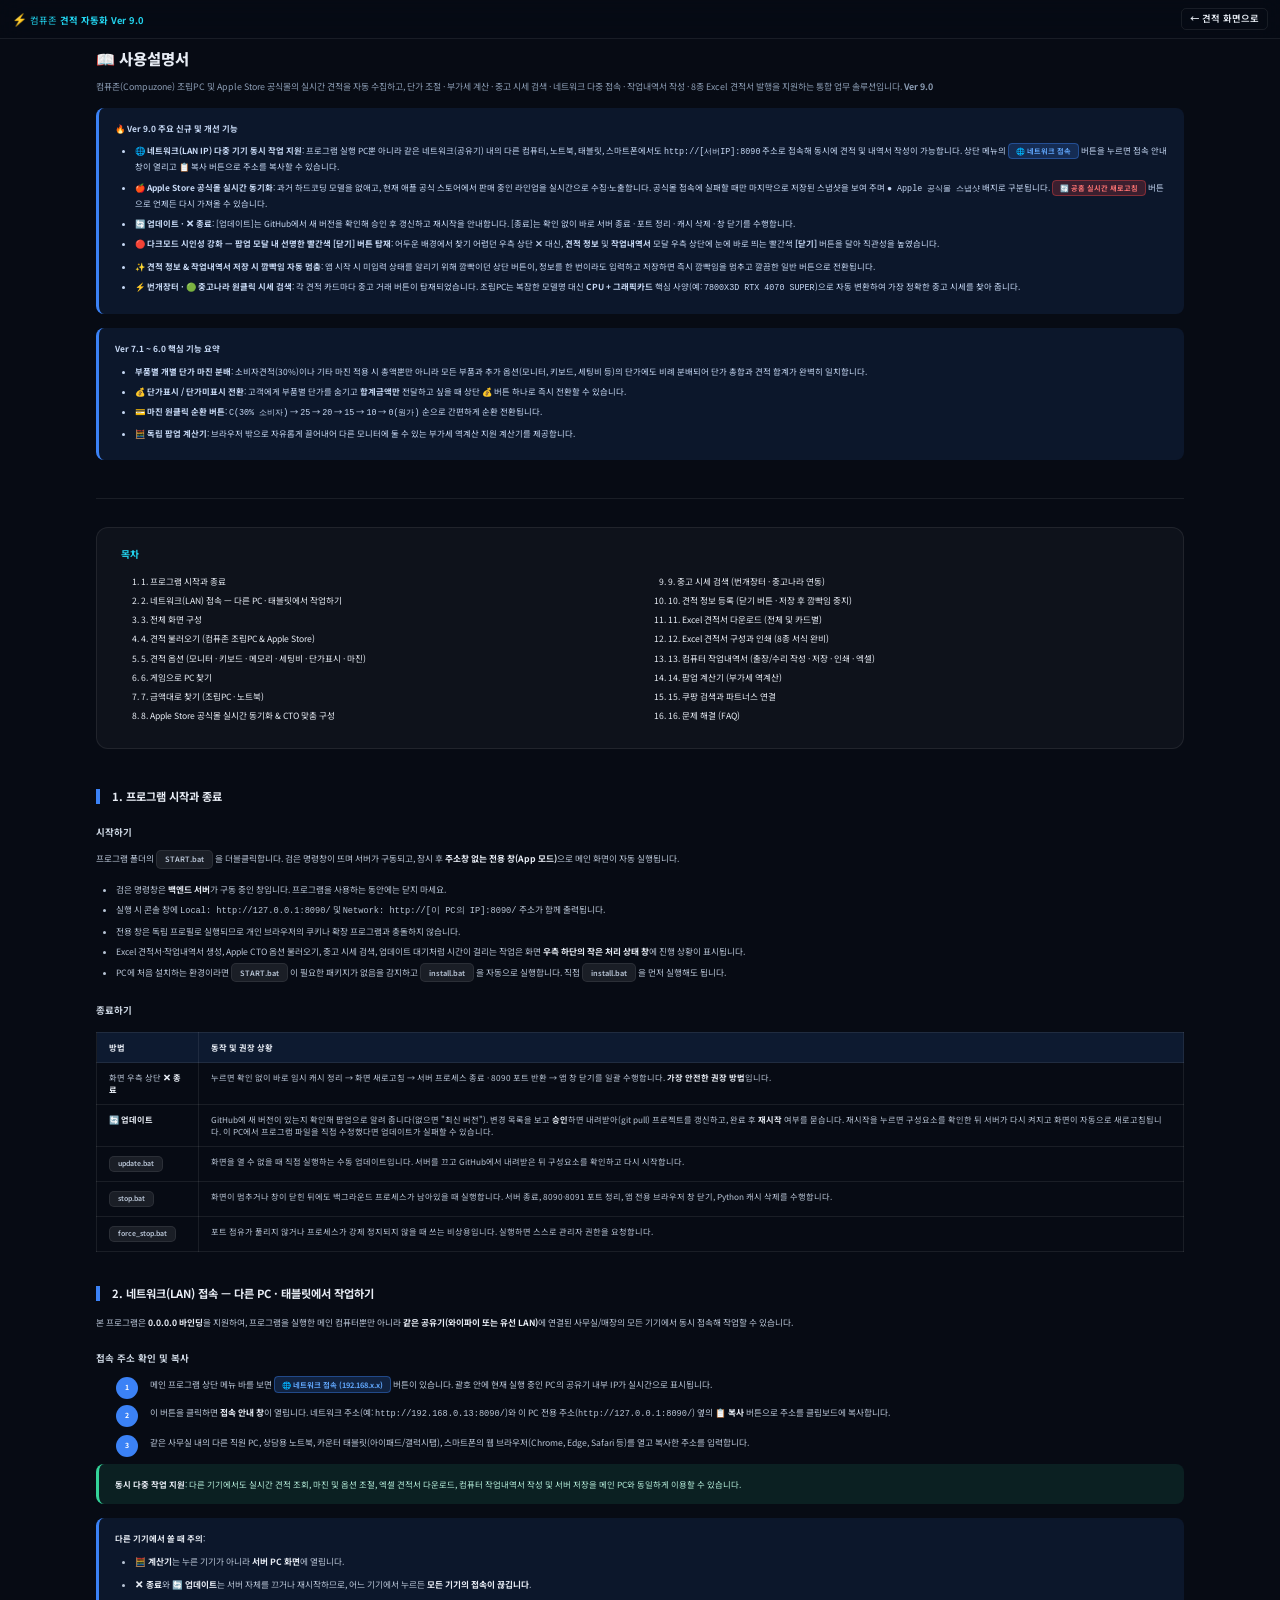
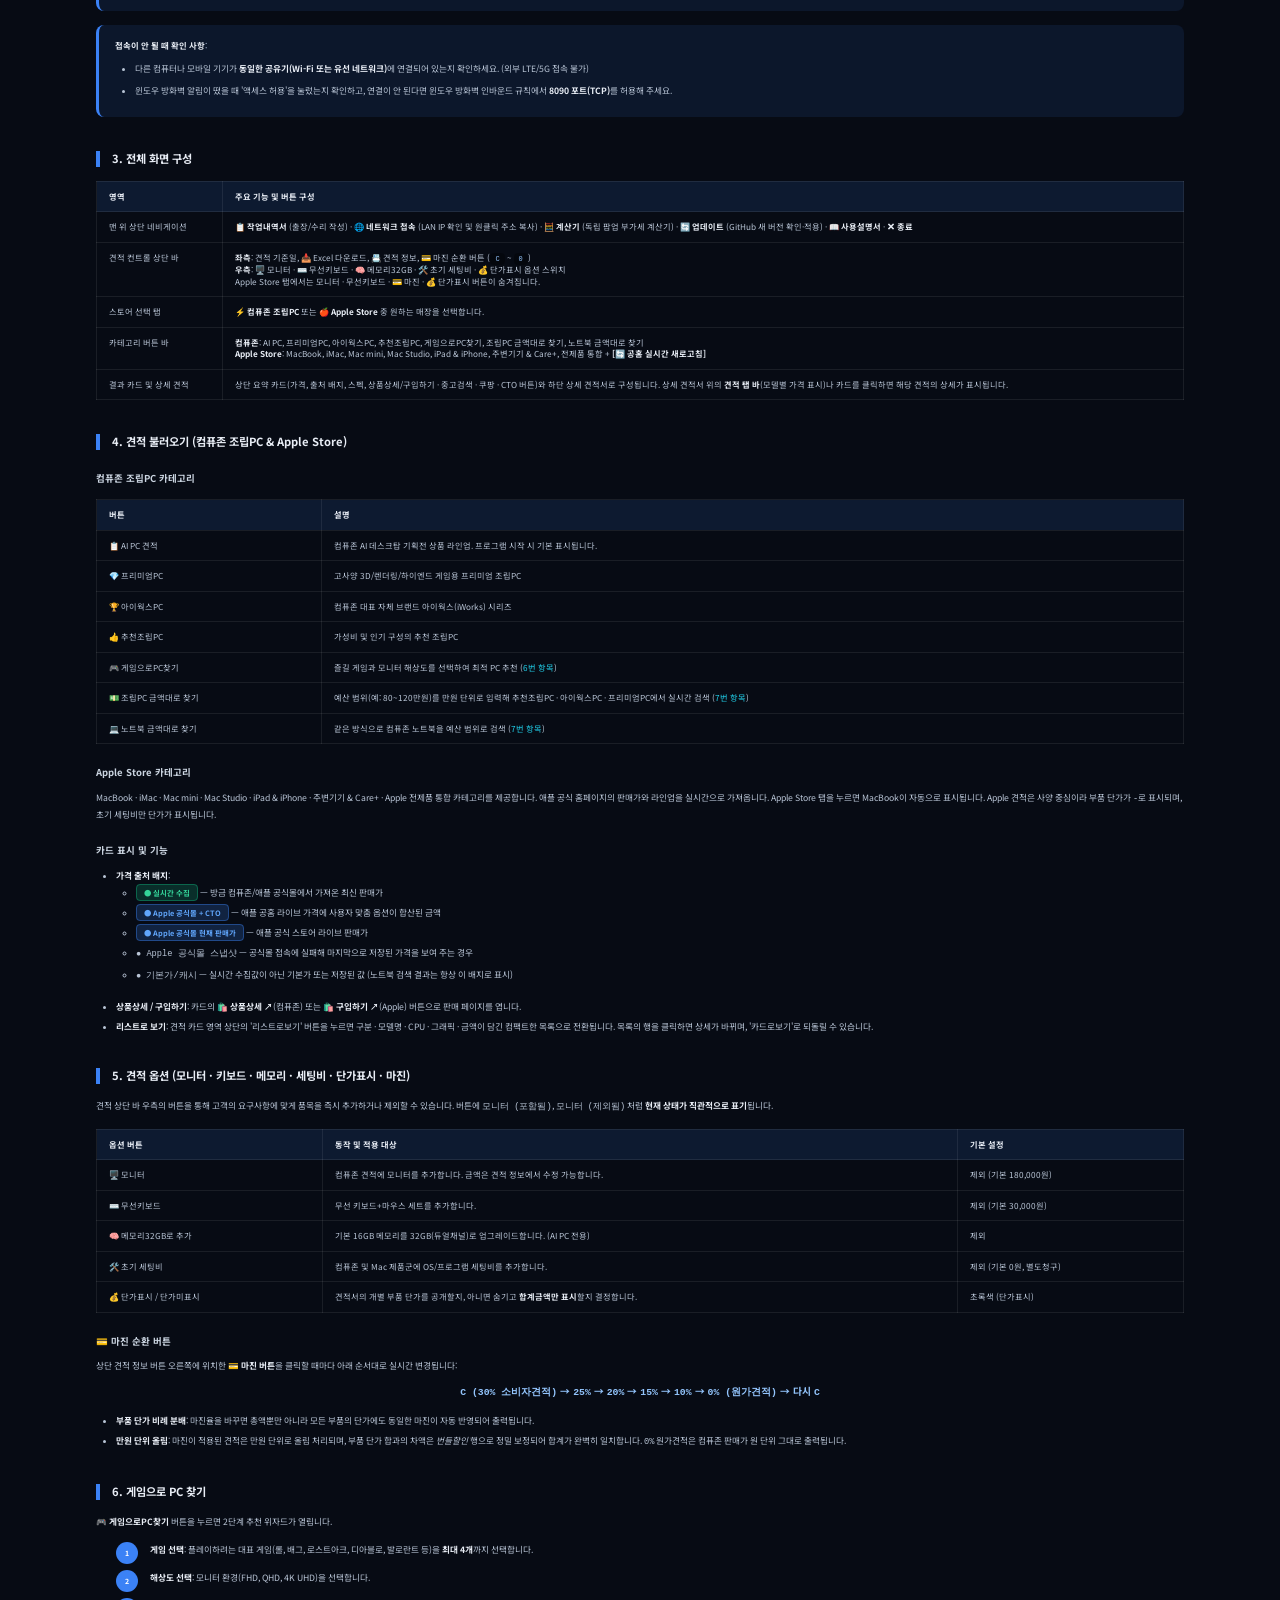
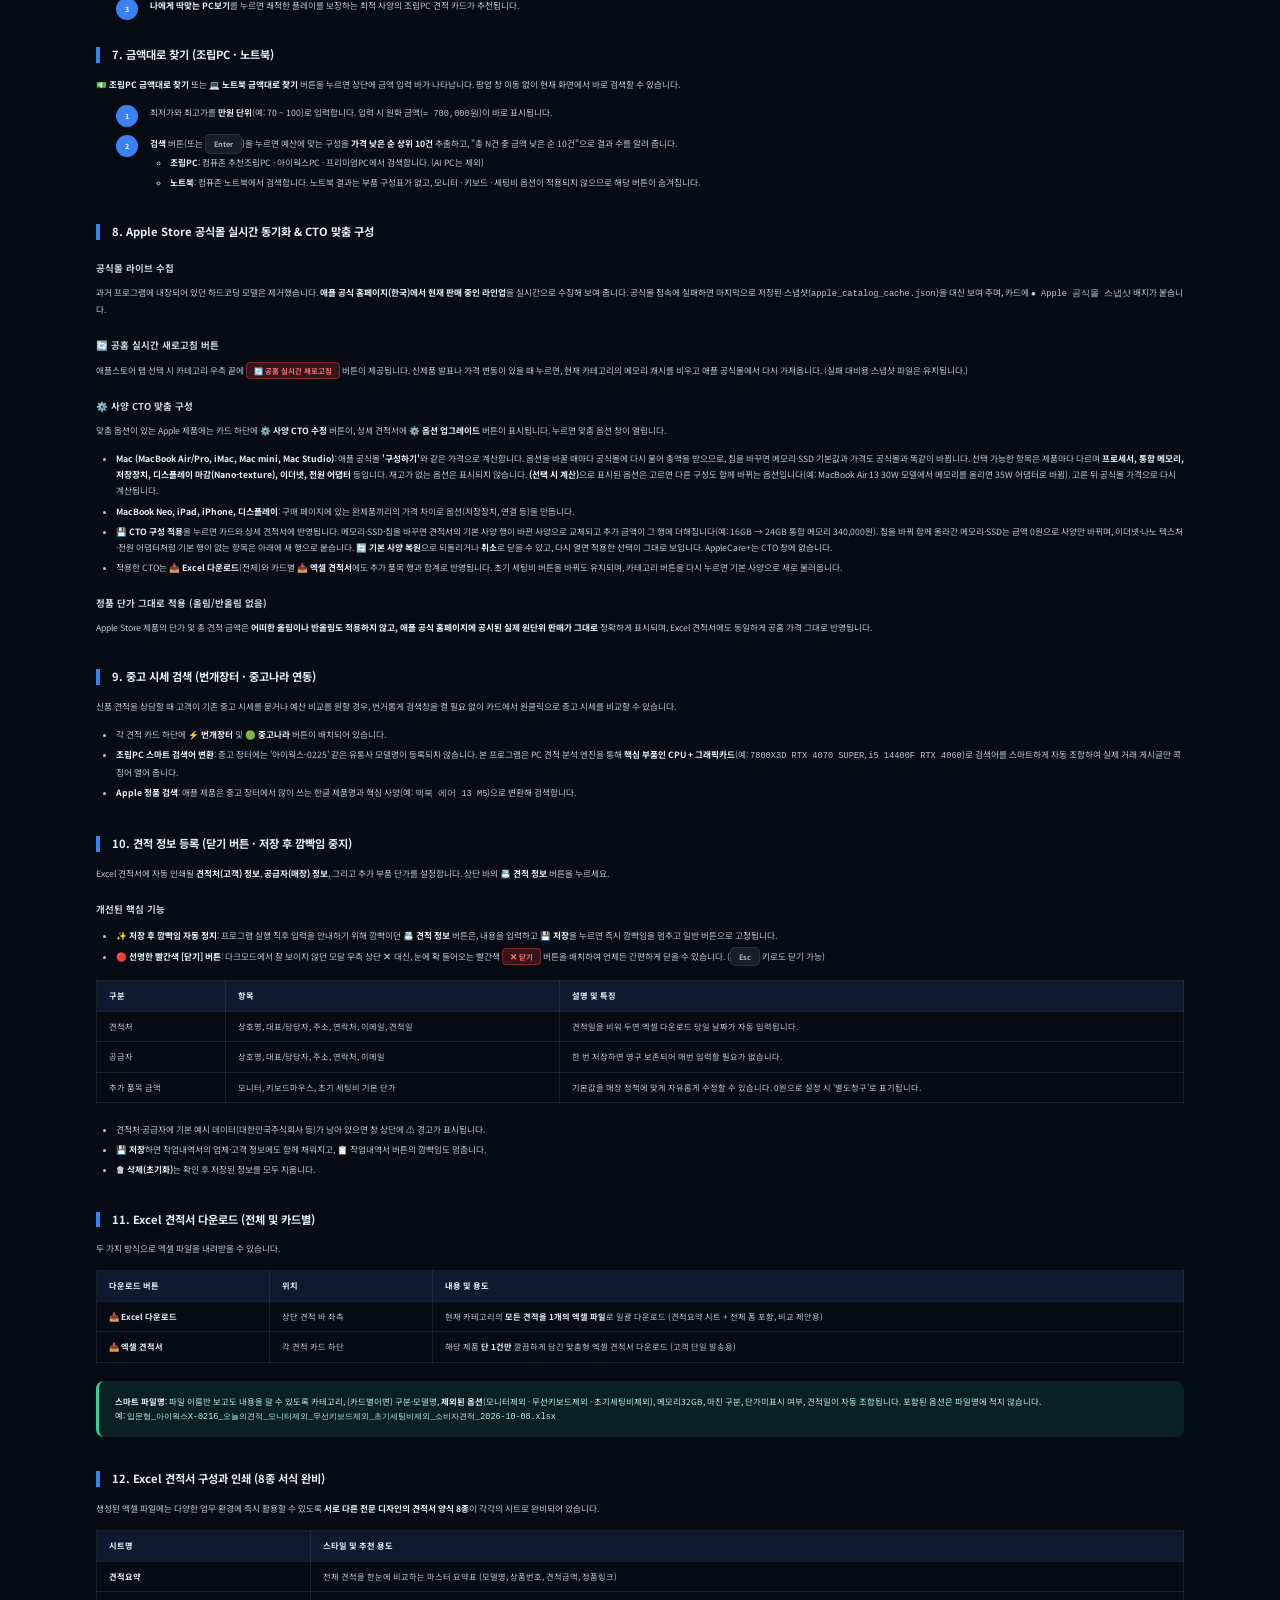
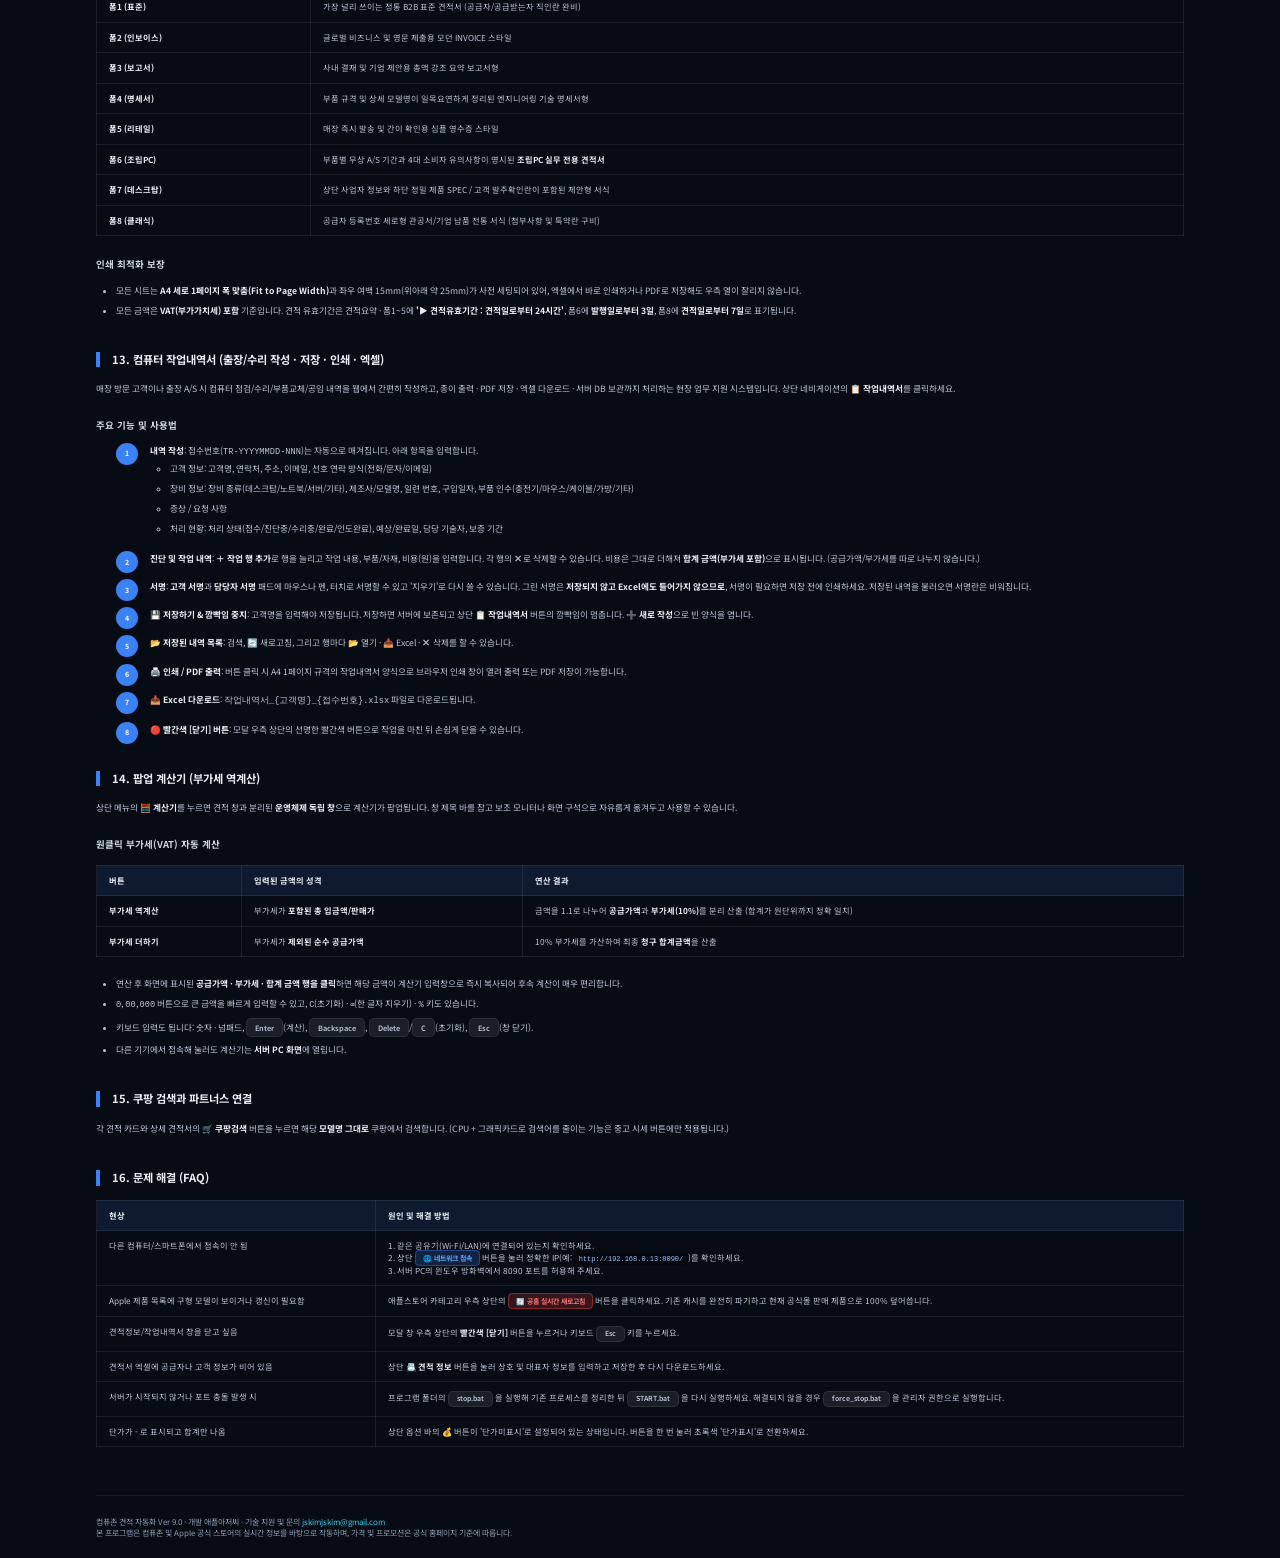
==== templates/사용설명서.html @ 9bfeb84a "feat: CTO upgrades replace the matching base spec rows Memory, SSD and processor upgrades now rewrit" ====
<!DOCTYPE html>
<html lang="ko">
<head>
  <meta charset="UTF-8" />
  <meta name="viewport" content="width=device-width, initial-scale=1.0" />
  <title>사용설명서 — 컴퓨존 견적 자동화 Ver 9.0</title>
  <link rel="preconnect" href="https://fonts.googleapis.com" />
  <link rel="preconnect" href="https://fonts.gstatic.com" crossorigin />
  <link href="https://fonts.googleapis.com/css2?family=Noto+Sans+KR:wght@400;500;600;700;800&family=JetBrains+Mono:wght@400;500&display=swap" rel="stylesheet" />
  <link rel="stylesheet" href="/static/css/style.css?v=20260910r" />
  <style>
    .manual-wrap { max-width: 1120px; margin: 0 auto; padding: 48px 16px 40px; }
    .manual-head { border-bottom: 1px solid var(--border); padding-bottom: 24px; margin-bottom: 28px; }
    .manual-head h1 { font-size: 1.65rem; font-weight: 800; margin-bottom: 10px; display: flex; align-items: center; gap: 10px; }
    .manual-head p { color: var(--muted); font-size: 0.95rem; line-height: 1.6; }

    .manual-toc {
      background: rgba(255,255,255,0.03); border: 1px solid var(--border);
      border-radius: 12px; padding: 20px 24px; margin-bottom: 40px;
    }
    .manual-toc h2 { font-size: 1.05rem; margin-bottom: 14px; color: var(--accent); }
    .manual-toc ol { margin: 0; padding-left: 20px; columns: 2; column-gap: 36px; }
    .manual-toc li { margin-bottom: 7px; font-size: 0.92rem; break-inside: avoid; }
    .manual-toc a { color: var(--text); text-decoration: none; transition: color 0.15s ease; }
    .manual-toc a:hover { color: var(--accent); text-decoration: underline; }

    .manual-sec { margin-bottom: 34px; scroll-margin-top: 48px; }
    .manual-sec h2 {
      font-size: 1.2rem; font-weight: 700; margin-bottom: 14px;
      padding-left: 12px; border-left: 4px solid var(--primary);
      display: flex; align-items: center; gap: 8px;
    }
    .manual-sec h3 { font-size: 1.02rem; font-weight: 700; margin: 22px 0 10px; color: #cbd5e1; }
    .manual-sec p { color: #b9c5d6; line-height: 1.75; margin-bottom: 12px; font-size: 0.93rem; }
    .manual-sec ul, .manual-sec ol { margin: 0 0 14px 20px; color: #b9c5d6; font-size: 0.93rem; line-height: 1.85; }
    .manual-sec li { margin-bottom: 4px; }
    .manual-sec strong { color: var(--text); }

    .manual-table { width: 100%; border-collapse: collapse; margin: 14px 0 18px; font-size: 0.88rem; }
    .manual-table th, .manual-table td {
      border: 1px solid var(--border); padding: 9px 12px; text-align: left; vertical-align: top;
    }
    .manual-table th { background: rgba(59,130,246,0.12); color: var(--text); font-weight: 700; white-space: nowrap; }
    .manual-table td { color: #b9c5d6; }
    .manual-table code { font-size: 0.85em; background: rgba(0,0,0,0.3); padding: 2px 5px; border-radius: 4px; color: #93c5fd; }

    .manual-note, .manual-warn, .manual-tip {
      border-radius: 8px; padding: 13px 16px; margin: 14px 0; font-size: 0.9rem; line-height: 1.7;
    }
    .manual-note { background: rgba(59,130,246,0.1); border-left: 3px solid #3b82f6; color: #c7d9f5; }
    .manual-note ul { margin: 8px 0 0 20px; padding: 0; }
    .manual-note li { margin-bottom: 6px; }
    .manual-warn { background: rgba(248,113,113,0.1); border-left: 3px solid #f87171; color: #fecaca; }
    .manual-tip  { background: rgba(52,211,153,0.1); border-left: 3px solid #34d399; color: #b7f0dc; }

    .manual-badge-red { background: rgba(239, 68, 68, 0.2); color: #f87171; border: 1px solid rgba(239, 68, 68, 0.4); padding: 2px 7px; border-radius: 4px; font-weight: 700; font-size: 0.85em; }
    .manual-badge-green { background: rgba(16, 185, 129, 0.2); color: #34d399; border: 1px solid rgba(16, 185, 129, 0.4); padding: 2px 7px; border-radius: 4px; font-weight: 700; font-size: 0.85em; }
    .manual-badge-blue { background: rgba(59, 130, 246, 0.2); color: #60a5fa; border: 1px solid rgba(59, 130, 246, 0.4); padding: 2px 7px; border-radius: 4px; font-weight: 700; font-size: 0.85em; }

    .manual-key {
      display: inline-block; padding: 2px 8px; border-radius: 5px; font-size: 0.85em; font-weight: 600;
      background: rgba(255,255,255,0.08); border: 1px solid var(--border); white-space: nowrap;
    }
    .manual-steps { counter-reset: mstep; list-style: none; margin-left: 0; padding-left: 0; }
    .manual-steps > li {
      counter-increment: mstep; position: relative; padding-left: 34px; margin-bottom: 12px;
    }
    .manual-steps > li::before {
      content: counter(mstep); position: absolute; left: 0; top: 1px;
      width: 22px; height: 22px; border-radius: 50%; background: var(--primary); color: #fff;
      font-size: 0.75rem; font-weight: 700; display: flex; align-items: center; justify-content: center;
    }
    .manual-back { display: inline-flex; align-items: center; gap: 6px; }
    .manual-footer {
      border-top: 1px solid var(--border); margin-top: 48px; padding-top: 20px;
      color: var(--muted); font-size: 0.85rem;
    }
    @media (max-width: 768px) {
      .manual-toc ol { columns: 1; }
      .manual-wrap { padding: 46px 12px 32px; }
    }
  </style>
</head>
<body>
  <nav class="nav">
    <div class="container nav-inner">
      <div class="nav-brand">
        <a href="/" class="logo">
          <span class="logo-icon">⚡</span>
          <span>컴퓨존 <strong>견적 자동화 Ver 9.0</strong></span>
        </a>
      </div>
      <div class="nav-links">
        <a href="/" class="btn btn-outline btn-sm manual-back">← 견적 화면으로</a>
      </div>
    </div>
  </nav>

  <div class="manual-wrap">
    <div class="manual-head">
      <h1>📖 사용설명서</h1>
      <p>컴퓨존(Compuzone) 조립PC 및 Apple Store 공식몰의 실시간 견적을 자동 수집하고, 단가 조절 · 부가세 계산 · 중고 시세 검색 · 네트워크 다중 접속 · 작업내역서 작성 · 8종 Excel 견적서 발행을 지원하는 통합 업무 솔루션입니다. <strong>Ver 9.0</strong></p>

      <div class="manual-note">
        <strong>🔥 Ver 9.0 주요 신규 및 개선 기능</strong>
        <ul>
          <li><strong>🌐 네트워크(LAN IP) 다중 기기 동시 작업 지원</strong>: 프로그램 실행 PC뿐 아니라 같은 네트워크(공유기) 내의 다른 컴퓨터, 노트북, 태블릿, 스마트폰에서도 <code>http://[서버IP]:8090</code> 주소로 접속해 동시에 견적 및 내역서 작성이 가능합니다. 상단 메뉴의 <span class="manual-badge-blue">🌐 네트워크 접속</span> 버튼을 누르면 접속 안내 창이 열리고 📋 복사 버튼으로 주소를 복사할 수 있습니다.</li>
          <li><strong>🍎 Apple Store 공식몰 실시간 동기화</strong>: 과거 하드코딩 모델을 없애고, 현재 애플 공식 스토어에서 판매 중인 라인업을 실시간으로 수집·노출합니다. 공식몰 접속에 실패할 때만 마지막으로 저장된 스냅샷을 보여 주며 <code>● Apple 공식몰 스냅샷</code> 배지로 구분됩니다. <span class="manual-badge-red">🔄 공홈 실시간 새로고침</span> 버튼으로 언제든 다시 가져올 수 있습니다.</li>
          <li><strong>🔄 업데이트 · ✕ 종료</strong>: [업데이트]는 GitHub에서 새 버전을 확인해 승인 후 갱신하고 재시작을 안내합니다. [종료]는 확인 없이 바로 서버 종료 · 포트 정리 · 캐시 삭제 · 창 닫기를 수행합니다.</li>
          <li><strong>🔴 다크모드 시인성 강화 — 팝업 모달 내 선명한 빨간색 [닫기] 버튼 탑재</strong>: 어두운 배경에서 찾기 어렵던 우측 상단 <code>✕</code> 대신, <strong>견적 정보</strong> 및 <strong>작업내역서</strong> 모달 우측 상단에 눈에 바로 띄는 빨간색 <strong>[닫기]</strong> 버튼을 달아 직관성을 높였습니다.</li>
          <li><strong>✨ 견적 정보 & 작업내역서 저장 시 깜빡임 자동 멈춤</strong>: 앱 시작 시 미입력 상태를 알리기 위해 깜빡이던 상단 버튼이, 정보를 한 번이라도 입력하고 저장하면 즉시 깜빡임을 멈추고 깔끔한 일반 버튼으로 전환됩니다.</li>
          <li><strong>⚡ 번개장터 · 🟢 중고나라 원클릭 시세 검색</strong>: 각 견적 카드마다 중고 거래 버튼이 탑재되었습니다. 조립PC는 복잡한 모델명 대신 <strong>CPU + 그래픽카드</strong> 핵심 사양(예: <code>7800X3D RTX 4070 SUPER</code>)으로 자동 변환하여 가장 정확한 중고 시세를 찾아 줍니다.</li>
        </ul>
      </div>

      <div class="manual-note">
        <strong>Ver 7.1 ~ 6.0 핵심 기능 요약</strong>
        <ul>
          <li><strong>부품별 개별 단가 마진 분배</strong>: 소비자견적(30%)이나 기타 마진 적용 시 총액뿐만 아니라 모든 부품과 추가 옵션(모니터, 키보드, 세팅비 등)의 단가에도 비례 분배되어 단가 총합과 견적 합계가 완벽히 일치합니다.</li>
          <li><strong>💰 단가표시 / 단가미표시 전환</strong>: 고객에게 부품별 단가를 숨기고 <strong>합계금액만</strong> 전달하고 싶을 때 상단 <strong>💰</strong> 버튼 하나로 즉시 전환할 수 있습니다.</li>
          <li><strong>💳 마진 원클릭 순환 버튼</strong>: <code>C(30% 소비자)</code> → <code>25</code> → <code>20</code> → <code>15</code> → <code>10</code> → <code>0(원가)</code> 순으로 간편하게 순환 전환됩니다.</li>
          <li><strong>🧮 독립 팝업 계산기</strong>: 브라우저 밖으로 자유롭게 끌어내어 다른 모니터에 둘 수 있는 부가세 역계산 지원 계산기를 제공합니다.</li>
        </ul>
      </div>
    </div>

    <div class="manual-toc">
      <h2>목차</h2>
      <ol>
        <li><a href="#s1">1. 프로그램 시작과 종료</a></li>
        <li><a href="#s2">2. 네트워크(LAN) 접속 — 다른 PC · 태블릿에서 작업하기</a></li>
        <li><a href="#s3">3. 전체 화면 구성</a></li>
        <li><a href="#s4">4. 견적 불러오기 (컴퓨존 조립PC & Apple Store)</a></li>
        <li><a href="#s5">5. 견적 옵션 (모니터 · 키보드 · 메모리 · 세팅비 · 단가표시 · 마진)</a></li>
        <li><a href="#s6">6. 게임으로 PC 찾기</a></li>
        <li><a href="#s7">7. 금액대로 찾기 (조립PC · 노트북)</a></li>
        <li><a href="#s8">8. Apple Store 공식몰 실시간 동기화 & CTO 맞춤 구성</a></li>
        <li><a href="#s9">9. 중고 시세 검색 (번개장터 · 중고나라 연동)</a></li>
        <li><a href="#s10">10. 견적 정보 등록 (닫기 버튼 · 저장 후 깜빡임 중지)</a></li>
        <li><a href="#s11">11. Excel 견적서 다운로드 (전체 및 카드별)</a></li>
        <li><a href="#s12">12. Excel 견적서 구성과 인쇄 (8종 서식 완비)</a></li>
        <li><a href="#s13">13. 컴퓨터 작업내역서 (출장/수리 작성 · 저장 · 인쇄 · 엑셀)</a></li>
        <li><a href="#s14">14. 팝업 계산기 (부가세 역계산)</a></li>
        <li><a href="#s15">15. 쿠팡 검색과 파트너스 연결</a></li>
        <li><a href="#s16">16. 문제 해결 (FAQ)</a></li>
      </ol>
    </div>

    <!-- 1 -->
    <section class="manual-sec" id="s1">
      <h2>1. 프로그램 시작과 종료</h2>

      <h3>시작하기</h3>
      <p>프로그램 폴더의 <span class="manual-key">START.bat</span> 을 더블클릭합니다. 검은 명령창이 뜨며 서버가 구동되고, 잠시 후 <strong>주소창 없는 전용 창(App 모드)</strong>으로 메인 화면이 자동 실행됩니다.</p>
      <ul>
        <li>검은 명령창은 <strong>백엔드 서버</strong>가 구동 중인 창입니다. 프로그램을 사용하는 동안에는 닫지 마세요.</li>
        <li>실행 시 콘솔 창에 <code>Local: http://127.0.0.1:8090/</code> 및 <code>Network: http://[이 PC의 IP]:8090/</code> 주소가 함께 출력됩니다.</li>
        <li>전용 창은 독립 프로필로 실행되므로 개인 브라우저의 쿠키나 확장 프로그램과 충돌하지 않습니다.</li>
        <li>Excel 견적서·작업내역서 생성, Apple CTO 옵션 불러오기, 중고 시세 검색, 업데이트 대기처럼 시간이 걸리는 작업은 화면 <strong>우측 하단의 작은 처리 상태 창</strong>에 진행 상황이 표시됩니다.</li>
        <li>PC에 처음 설치하는 환경이라면 <span class="manual-key">START.bat</span> 이 필요한 패키지가 없음을 감지하고 <span class="manual-key">install.bat</span> 을 자동으로 실행합니다. 직접 <span class="manual-key">install.bat</span> 을 먼저 실행해도 됩니다.</li>
      </ul>

      <h3>종료하기</h3>
      <table class="manual-table">
        <tr><th>방법</th><th>동작 및 권장 상황</th></tr>
        <tr>
          <td>화면 우측 상단 <strong>✕ 종료</strong></td>
          <td>누르면 확인 없이 바로 임시 캐시 정리 → 화면 새로고침 → 서버 프로세스 종료 · 8090 포트 반환 → 앱 창 닫기를 일괄 수행합니다. <strong>가장 안전한 권장 방법</strong>입니다.</td>
        </tr>
        <tr>
          <td><strong>🔄 업데이트</strong></td>
          <td>GitHub에 새 버전이 있는지 확인해 팝업으로 알려 줍니다(없으면 "최신 버전"). 변경 목록을 보고 <strong>승인</strong>하면 내려받아(git pull) 프로젝트를 갱신하고, 완료 후 <strong>재시작</strong> 여부를 묻습니다. 재시작을 누르면 구성요소를 확인한 뒤 서버가 다시 켜지고 화면이 자동으로 새로고침됩니다. 이 PC에서 프로그램 파일을 직접 수정했다면 업데이트가 실패할 수 있습니다.</td>
        </tr>
        <tr>
          <td><span class="manual-key">update.bat</span></td>
          <td>화면을 열 수 없을 때 직접 실행하는 수동 업데이트입니다. 서버를 끄고 GitHub에서 내려받은 뒤 구성요소를 확인하고 다시 시작합니다.</td>
        </tr>
        <tr>
          <td><span class="manual-key">stop.bat</span></td>
          <td>화면이 멈추거나 창이 닫힌 뒤에도 백그라운드 프로세스가 남아있을 때 실행합니다. 서버 종료, 8090·8091 포트 정리, 앱 전용 브라우저 창 닫기, Python 캐시 삭제를 수행합니다.</td>
        </tr>
        <tr>
          <td><span class="manual-key">force_stop.bat</span></td>
          <td>포트 점유가 풀리지 않거나 프로세스가 강제 정지되지 않을 때 쓰는 비상용입니다. 실행하면 스스로 관리자 권한을 요청합니다.</td>
        </tr>
      </table>
    </section>

    <!-- 2 -->
    <section class="manual-sec" id="s2">
      <h2>2. 네트워크(LAN) 접속 — 다른 PC · 태블릿에서 작업하기</h2>
      <p>본 프로그램은 <strong>0.0.0.0 바인딩</strong>을 지원하여, 프로그램을 실행한 메인 컴퓨터뿐만 아니라 <strong>같은 공유기(와이파이 또는 유선 LAN)</strong>에 연결된 사무실/매장의 모든 기기에서 동시 접속해 작업할 수 있습니다.</p>

      <h3>접속 주소 확인 및 복사</h3>
      <ol class="manual-steps">
        <li>메인 프로그램 상단 메뉴 바를 보면 <span class="manual-badge-blue">🌐 네트워크 접속 (192.168.x.x)</span> 버튼이 있습니다. 괄호 안에 현재 실행 중인 PC의 공유기 내부 IP가 실시간으로 표시됩니다.</li>
        <li>이 버튼을 클릭하면 <strong>접속 안내 창</strong>이 열립니다. 네트워크 주소(예: <code>http://192.168.0.13:8090/</code>)와 이 PC 전용 주소(<code>http://127.0.0.1:8090/</code>) 옆의 <strong>📋 복사</strong> 버튼으로 주소를 클립보드에 복사합니다.</li>
        <li>같은 사무실 내의 다른 직원 PC, 상담용 노트북, 카운터 태블릿(아이패드/갤럭시탭), 스마트폰의 웹 브라우저(Chrome, Edge, Safari 등)를 열고 복사한 주소를 입력합니다.</li>
      </ol>

      <div class="manual-tip">
        <strong>동시 다중 작업 지원</strong>: 다른 기기에서도 실시간 견적 조회, 마진 및 옵션 조절, 엑셀 견적서 다운로드, 컴퓨터 작업내역서 작성 및 서버 저장을 메인 PC와 동일하게 이용할 수 있습니다.
      </div>
      <div class="manual-note">
        <strong>다른 기기에서 쓸 때 주의</strong>:
        <ul>
          <li><strong>🧮 계산기</strong>는 누른 기기가 아니라 <strong>서버 PC 화면</strong>에 열립니다.</li>
          <li><strong>✕ 종료</strong>와 <strong>🔄 업데이트</strong>는 서버 자체를 끄거나 재시작하므로, 어느 기기에서 누르든 <strong>모든 기기의 접속이 끊깁니다</strong>.</li>
        </ul>
      </div>
      <div class="manual-note">
        <strong>접속이 안 될 때 확인 사항</strong>:
        <ul>
          <li>다른 컴퓨터나 모바일 기기가 <strong>동일한 공유기(Wi-Fi 또는 유선 네트워크)</strong>에 연결되어 있는지 확인하세요. (외부 LTE/5G 접속 불가)</li>
          <li>윈도우 방화벽 알림이 떴을 때 '액세스 허용'을 눌렀는지 확인하고, 연결이 안 된다면 윈도우 방화벽 인바운드 규칙에서 <strong>8090 포트(TCP)</strong>를 허용해 주세요.</li>
        </ul>
      </div>
    </section>

    <!-- 3 -->
    <section class="manual-sec" id="s3">
      <h2>3. 전체 화면 구성</h2>
      <table class="manual-table">
        <tr><th>영역</th><th>주요 기능 및 버튼 구성</th></tr>
        <tr>
          <td>맨 위 상단 네비게이션</td>
          <td>
            <strong>📋 작업내역서</strong> (출장/수리 작성) · 
            <strong>🌐 네트워크 접속</strong> (LAN IP 확인 및 원클릭 주소 복사) · 
            <strong>🧮 계산기</strong> (독립 팝업 부가세 계산기) · 
            <strong>🔄 업데이트</strong> (GitHub 새 버전 확인·적용) ·
            <strong>📖 사용설명서</strong> ·
            <strong>✕ 종료</strong>
          </td>
        </tr>
        <tr>
          <td>견적 컨트롤 상단 바</td>
          <td>
            <strong>좌측</strong>: 견적 기준일, 📥 Excel 다운로드, 📇 견적 정보, 💳 마진 순환 버튼 (<code>C</code> ~ <code>0</code>)<br />
            <strong>우측</strong>: 🖥️ 모니터 · ⌨️ 무선키보드 · 🧠 메모리32GB · 🛠️ 초기 세팅비 · 💰 단가표시 옵션 스위치<br />
            Apple Store 탭에서는 모니터 · 무선키보드 · 💳 마진 · 💰 단가표시 버튼이 숨겨집니다.
          </td>
        </tr>
        <tr>
          <td>스토어 선택 탭</td>
          <td><strong>⚡ 컴퓨존 조립PC</strong> 또는 <strong>🍎 Apple Store</strong> 중 원하는 매장을 선택합니다.</td>
        </tr>
        <tr>
          <td>카테고리 버튼 바</td>
          <td>
            <strong>컴퓨존</strong>: AI PC, 프리미엄PC, 아이웍스PC, 추천조립PC, 게임으로PC찾기, 조립PC 금액대로 찾기, 노트북 금액대로 찾기<br />
            <strong>Apple Store</strong>: MacBook, iMac, Mac mini, Mac Studio, iPad & iPhone, 주변기기 & Care+, 전제품 통합 + <strong>[🔄 공홈 실시간 새로고침]</strong>
          </td>
        </tr>
        <tr>
          <td>결과 카드 및 상세 견적</td>
          <td>
            상단 요약 카드(가격, 출처 배지, 스펙, 상품상세/구입하기 · 중고검색 · 쿠팡 · CTO 버튼)와 하단 상세 견적서로 구성됩니다. 상세 견적서 위의 <strong>견적 탭 바</strong>(모델별 가격 표시)나 카드를 클릭하면 해당 견적의 상세가 표시됩니다.
          </td>
        </tr>
      </table>
    </section>

    <!-- 4 -->
    <section class="manual-sec" id="s4">
      <h2>4. 견적 불러오기 (컴퓨존 조립PC & Apple Store)</h2>

      <h3>컴퓨존 조립PC 카테고리</h3>
      <table class="manual-table">
        <tr><th>버튼</th><th>설명</th></tr>
        <tr><td>📋 AI PC 견적</td><td>컴퓨존 AI 데스크탑 기획전 상품 라인업. 프로그램 시작 시 기본 표시됩니다.</td></tr>
        <tr><td>💎 프리미엄PC</td><td>고사양 3D/렌더링/하이엔드 게임용 프리미엄 조립PC</td></tr>
        <tr><td>🏆 아이웍스PC</td><td>컴퓨존 대표 자체 브랜드 아이웍스(iWorks) 시리즈</td></tr>
        <tr><td>👍 추천조립PC</td><td>가성비 및 인기 구성의 추천 조립PC</td></tr>
        <tr><td>🎮 게임으로PC찾기</td><td>즐길 게임과 모니터 해상도를 선택하여 최적 PC 추천 (<a href="#s6">6번 항목</a>)</td></tr>
        <tr><td>💵 조립PC 금액대로 찾기</td><td>예산 범위(예: 80~120만원)를 만원 단위로 입력해 추천조립PC · 아이웍스PC · 프리미엄PC에서 실시간 검색 (<a href="#s7">7번 항목</a>)</td></tr>
        <tr><td>💻 노트북 금액대로 찾기</td><td>같은 방식으로 컴퓨존 노트북을 예산 범위로 검색 (<a href="#s7">7번 항목</a>)</td></tr>
      </table>

      <h3>Apple Store 카테고리</h3>
      <p>MacBook · iMac · Mac mini · Mac Studio · iPad &amp; iPhone · 주변기기 &amp; Care+ · Apple 전제품 통합 카테고리를 제공합니다. 애플 공식 홈페이지의 판매가와 라인업을 실시간으로 가져옵니다. Apple Store 탭을 누르면 MacBook이 자동으로 표시됩니다. Apple 견적은 사양 중심이라 부품 단가가 <code>-</code>로 표시되며, 초기 세팅비만 단가가 표시됩니다.</p>

      <h3>카드 표시 및 기능</h3>
      <ul>
        <li><strong>가격 출처 배지</strong>:
          <ul>
            <li><span class="manual-badge-green">● 실시간 수집</span> — 방금 컴퓨존/애플 공식몰에서 가져온 최신 판매가</li>
            <li><span class="manual-badge-blue">● Apple 공식몰 + CTO</span> — 애플 공홈 라이브 가격에 사용자 맞춤 옵션이 합산된 금액</li>
            <li><span class="manual-badge-blue">● Apple 공식몰 현재 판매가</span> — 애플 공식 스토어 라이브 판매가</li>
            <li><code>● Apple 공식몰 스냅샷</code> — 공식몰 접속에 실패해 마지막으로 저장된 가격을 보여 주는 경우</li>
            <li><code>● 기본가/캐시</code> — 실시간 수집값이 아닌 기본가 또는 저장된 값 (노트북 검색 결과는 항상 이 배지로 표시)</li>
          </ul>
        </li>
        <li><strong>상품상세 / 구입하기</strong>: 카드의 <strong>🛍️ 상품상세 ↗</strong>(컴퓨존) 또는 <strong>🛍️ 구입하기 ↗</strong>(Apple) 버튼으로 판매 페이지를 엽니다.</li>
        <li><strong>리스트로 보기</strong>: 견적 카드 영역 상단의 '리스트로보기' 버튼을 누르면 구분 · 모델명 · CPU · 그래픽 · 금액이 담긴 컴팩트한 목록으로 전환됩니다. 목록의 행을 클릭하면 상세가 바뀌며, '카드로보기'로 되돌릴 수 있습니다.</li>
      </ul>
    </section>

    <!-- 5 -->
    <section class="manual-sec" id="s5">
      <h2>5. 견적 옵션 (모니터 · 키보드 · 메모리 · 세팅비 · 단가표시 · 마진)</h2>
      <p>견적 상단 바 우측의 버튼을 통해 고객의 요구사항에 맞게 품목을 즉시 추가하거나 제외할 수 있습니다. 버튼에 <code>모니터 (포함됨)</code>, <code>모니터 (제외됨)</code> 처럼 <strong>현재 상태가 직관적으로 표기</strong>됩니다.</p>
      
      <table class="manual-table">
        <tr><th>옵션 버튼</th><th>동작 및 적용 대상</th><th>기본 설정</th></tr>
        <tr><td>🖥️ 모니터</td><td>컴퓨존 견적에 모니터를 추가합니다. 금액은 견적 정보에서 수정 가능합니다.</td><td>제외 (기본 180,000원)</td></tr>
        <tr><td>⌨️ 무선키보드</td><td>무선 키보드+마우스 세트를 추가합니다.</td><td>제외 (기본 30,000원)</td></tr>
        <tr><td>🧠 메모리32GB로 추가</td><td>기본 16GB 메모리를 32GB(듀얼채널)로 업그레이드합니다. (AI PC 전용)</td><td>제외</td></tr>
        <tr><td>🛠️ 초기 세팅비</td><td>컴퓨존 및 Mac 제품군에 OS/프로그램 세팅비를 추가합니다.</td><td>제외 (기본 0원, 별도청구)</td></tr>
        <tr><td>💰 단가표시 / 단가미표시</td><td>견적서의 개별 부품 단가를 공개할지, 아니면 숨기고 <strong>합계금액만 표시</strong>할지 결정합니다.</td><td>초록색 (단가표시)</td></tr>
      </table>

      <h3>💳 마진 순환 버튼</h3>
      <p>상단 견적 정보 버튼 오른쪽에 위치한 <strong>💳 마진 버튼</strong>을 클릭할 때마다 아래 순서대로 실시간 변경됩니다:</p>
      <div style="text-align:center; margin: 12px 0; font-size: 1.05rem; font-weight: 700; color: #93c5fd;">
        <code>C (30% 소비자견적)</code> → <code>25%</code> → <code>20%</code> → <code>15%</code> → <code>10%</code> → <code>0% (원가견적)</code> → 다시 <code>C</code>
      </div>
      <ul>
        <li><strong>부품 단가 비례 분배</strong>: 마진율을 바꾸면 총액뿐만 아니라 모든 부품의 단가에도 동일한 마진이 자동 반영되어 출력됩니다.</li>
        <li><strong>만원 단위 올림</strong>: 마진이 적용된 견적은 만원 단위로 올림 처리되며, 부품 단가 합과의 차액은 <em>번들할인</em> 행으로 정밀 보정되어 합계가 완벽히 일치합니다. <code>0%</code> 원가견적은 컴퓨존 판매가 원 단위 그대로 출력됩니다.</li>
      </ul>
    </section>

    <!-- 6 -->
    <section class="manual-sec" id="s6">
      <h2>6. 게임으로 PC 찾기</h2>
      <p><strong>🎮 게임으로PC찾기</strong> 버튼을 누르면 2단계 추천 위자드가 열립니다.</p>
      <ol class="manual-steps">
        <li><strong>게임 선택</strong>: 플레이하려는 대표 게임(롤, 배그, 로스트아크, 디아블로, 발로란트 등)을 <strong>최대 4개</strong>까지 선택합니다.</li>
        <li><strong>해상도 선택</strong>: 모니터 환경(FHD, QHD, 4K UHD)을 선택합니다.</li>
        <li><strong>나에게 딱맞는 PC보기</strong>를 누르면 쾌적한 플레이를 보장하는 최적 사양의 조립PC 견적 카드가 추천됩니다.</li>
      </ol>
    </section>

    <!-- 7 -->
    <section class="manual-sec" id="s7">
      <h2>7. 금액대로 찾기 (조립PC · 노트북)</h2>
      <p><strong>💵 조립PC 금액대로 찾기</strong> 또는 <strong>💻 노트북 금액대로 찾기</strong> 버튼을 누르면 상단에 금액 입력 바가 나타납니다. 팝업 창 이동 없이 현재 화면에서 바로 검색할 수 있습니다.</p>
      <ol class="manual-steps">
        <li>최저가와 최고가를 <strong>만원 단위</strong>(예: 70 ~ 100)로 입력합니다. 입력 시 원화 금액(<code>= 700,000원</code>)이 바로 표시됩니다.</li>
        <li><strong>검색</strong> 버튼(또는 <span class="manual-key">Enter</span>)을 누르면 예산에 맞는 구성을 <strong>가격 낮은 순 상위 10건</strong> 추출하고, "총 N건 중 금액 낮은 순 10건"으로 결과 수를 알려 줍니다.
          <ul>
            <li><strong>조립PC</strong>: 컴퓨존 추천조립PC · 아이웍스PC · 프리미엄PC에서 검색합니다. (AI PC는 제외)</li>
            <li><strong>노트북</strong>: 컴퓨존 노트북에서 검색합니다. 노트북 결과는 부품 구성표가 없고, 모니터 · 키보드 · 세팅비 옵션이 적용되지 않으므로 해당 버튼이 숨겨집니다.</li>
          </ul>
        </li>
      </ol>
    </section>

    <!-- 8 -->
    <section class="manual-sec" id="s8">
      <h2>8. Apple Store 공식몰 실시간 동기화 & CTO 맞춤 구성</h2>

      <h3>공식몰 라이브 수집</h3>
      <p>과거 프로그램에 내장되어 있던 하드코딩 모델은 제거했습니다. <strong>애플 공식 홈페이지(한국)에서 현재 판매 중인 라인업</strong>을 실시간으로 수집해 보여 줍니다. 공식몰 접속에 실패하면 마지막으로 저장된 스냅샷(<code>apple_catalog_cache.json</code>)을 대신 보여 주며, 카드에 <code>● Apple 공식몰 스냅샷</code> 배지가 붙습니다.</p>

      <h3>🔄 공홈 실시간 새로고침 버튼</h3>
      <p>애플스토어 탭 선택 시 카테고리 우측 끝에 <span class="manual-badge-red">🔄 공홈 실시간 새로고침</span> 버튼이 제공됩니다. 신제품 발표나 가격 변동이 있을 때 누르면, 현재 카테고리의 메모리 캐시를 비우고 애플 공식몰에서 다시 가져옵니다. (실패 대비용 스냅샷 파일은 유지됩니다.)</p>

      <h3>⚙️ 사양 CTO 맞춤 구성</h3>
      <p>맞춤 옵션이 있는 Apple 제품에는 카드 하단에 <strong>⚙️ 사양 CTO 수정</strong> 버튼이, 상세 견적서에 <strong>⚙️ 옵션 업그레이드</strong> 버튼이 표시됩니다. 누르면 맞춤 옵션 창이 열립니다.</p>
      <ul>
        <li><strong>Mac (MacBook Air/Pro, iMac, Mac mini, Mac Studio)</strong>: 애플 공식몰 <strong>'구성하기'</strong>와 같은 가격으로 계산합니다. 옵션을 바꿀 때마다 공식몰에 다시 물어 총액을 받으므로, 칩을 바꾸면 메모리·SSD 기본값과 가격도 공식몰과 똑같이 바뀝니다. 선택 가능한 항목은 제품마다 다르며 <strong>프로세서, 통합 메모리, 저장장치, 디스플레이 마감(Nano-texture), 이더넷, 전원 어댑터</strong> 등입니다. 재고가 없는 옵션은 표시되지 않습니다. <strong>(선택 시 계산)</strong>으로 표시된 옵션은 고르면 다른 구성도 함께 바뀌는 옵션입니다(예: MacBook Air 13 30W 모델에서 메모리를 올리면 35W 어댑터로 바뀜). 고른 뒤 공식몰 가격으로 다시 계산됩니다.</li>
        <li><strong>MacBook Neo, iPad, iPhone, 디스플레이</strong>: 구매 페이지에 있는 완제품끼리의 가격 차이로 옵션(저장장치, 연결 등)을 만듭니다.</li>
        <li><strong>💾 CTO 구성 적용</strong>을 누르면 카드와 상세 견적서에 반영됩니다. 메모리·SSD·칩을 바꾸면 견적서의 기본 사양 행이 바뀐 사양으로 교체되고 추가 금액이 그 행에 더해집니다(예: 16GB → 24GB 통합 메모리 340,000원). 칩을 바꿔 함께 올라간 메모리·SSD는 금액 0원으로 사양만 바뀌며, 이더넷·나노 텍스처·전원 어댑터처럼 기본 행이 없는 항목은 아래에 새 행으로 붙습니다. <strong>🔄 기본 사양 복원</strong>으로 되돌리거나 <strong>취소</strong>로 닫을 수 있고, 다시 열면 적용한 선택이 그대로 보입니다. AppleCare+는 CTO 창에 없습니다.</li>
        <li>적용한 CTO는 <strong>📥 Excel 다운로드</strong>(전체)와 카드별 <strong>📥 엑셀 견적서</strong>에도 추가 품목 행과 합계로 반영됩니다. 초기 세팅비 버튼을 바꿔도 유지되며, 카테고리 버튼을 다시 누르면 기본 사양으로 새로 불러옵니다.</li>      </ul>

      <h3>정품 단가 그대로 적용 (올림/반올림 없음)</h3>
      <p>Apple Store 제품의 단가 및 총 견적 금액은 <strong>어떠한 올림이나 반올림도 적용하지 않고, 애플 공식 홈페이지에 공시된 실제 원단위 판매가 그대로</strong> 정확하게 표시되며, Excel 견적서에도 동일하게 공홈 가격 그대로 반영됩니다.</p>
    </section>

    <!-- 9 -->
    <section class="manual-sec" id="s9">
      <h2>9. 중고 시세 검색 (번개장터 · 중고나라 연동)</h2>
      <p>신품 견적을 상담할 때 고객이 기존 중고 시세를 묻거나 예산 비교를 원할 경우, 번거롭게 검색창을 켤 필요 없이 카드에서 원클릭으로 중고 시세를 비교할 수 있습니다.</p>
      <ul>
        <li>각 견적 카드 하단에 <strong>⚡ 번개장터</strong> 및 <strong>🟢 중고나라</strong> 버튼이 배치되어 있습니다.</li>
        <li><strong>조립PC 스마트 검색어 변환</strong>: 중고 장터에는 '아이웍스-0225' 같은 유통사 모델명이 등록되지 않습니다. 본 프로그램은 PC 견적 분석 엔진을 통해 <strong>핵심 부품인 CPU + 그래픽카드</strong>(예: <code>7800X3D RTX 4070 SUPER</code>, <code>i5 14400F RTX 4060</code>)로 검색어를 스마트하게 자동 조합하여 실제 거래 게시글만 콕 집어 열어 줍니다.</li>
        <li><strong>Apple 정품 검색</strong>: 애플 제품은 중고 장터에서 많이 쓰는 한글 제품명과 핵심 사양(예: <code>맥북 에어 13 M5</code>)으로 변환해 검색합니다.</li>
      </ul>
    </section>

    <!-- 10 -->
    <section class="manual-sec" id="s10">
      <h2>10. 견적 정보 등록 (닫기 버튼 · 저장 후 깜빡임 중지)</h2>
      <p>Excel 견적서에 자동 인쇄될 <strong>견적처(고객) 정보</strong>, <strong>공급자(매장) 정보</strong>, 그리고 추가 부품 단가를 설정합니다. 상단 바의 <strong>📇 견적 정보</strong> 버튼을 누르세요.</p>

      <h3>개선된 핵심 기능</h3>
      <ul>
        <li><strong>✨ 저장 후 깜빡임 자동 정지</strong>: 프로그램 실행 직후 입력을 안내하기 위해 깜빡이던 <strong>📇 견적 정보</strong> 버튼은, 내용을 입력하고 <strong>💾 저장</strong>을 누르면 즉시 깜빡임을 멈추고 일반 버튼으로 고정됩니다.</li>
        <li><strong>🔴 선명한 빨간색 [닫기] 버튼</strong>: 다크모드에서 잘 보이지 않던 모달 우측 상단 <code>✕</code> 대신, 눈에 확 들어오는 빨간색 <span class="manual-badge-red">✕ 닫기</span> 버튼을 배치하여 언제든 간편하게 닫을 수 있습니다. (<span class="manual-key">Esc</span> 키로도 닫기 가능)</li>
      </ul>

      <table class="manual-table">
        <tr><th>구분</th><th>항목</th><th>설명 및 특징</th></tr>
        <tr><td>견적처</td><td>상호명, 대표/담당자, 주소, 연락처, 이메일, 견적일</td><td>견적일을 비워 두면 엑셀 다운로드 당일 날짜가 자동 입력됩니다.</td></tr>
        <tr><td>공급자</td><td>상호명, 대표/담당자, 주소, 연락처, 이메일</td><td>한 번 저장하면 영구 보존되어 매번 입력할 필요가 없습니다.</td></tr>
        <tr><td>추가 품목 금액</td><td>모니터, 키보드마우스, 초기 세팅비 기본 단가</td><td>기본값을 매장 정책에 맞게 자유롭게 수정할 수 있습니다. 0원으로 설정 시 '별도청구'로 표기됩니다.</td></tr>
      </table>
      <ul>
        <li>견적처·공급자에 기본 예시 데이터(대한민국주식회사 등)가 남아 있으면 창 상단에 ⚠️ 경고가 표시됩니다.</li>
        <li><strong>💾 저장</strong>하면 작업내역서의 업체·고객 정보에도 함께 채워지고, 📋 작업내역서 버튼의 깜빡임도 멈춥니다.</li>
        <li><strong>🗑 삭제(초기화)</strong>는 확인 후 저장된 정보를 모두 지웁니다.</li>
      </ul>
    </section>

    <!-- 11 -->
    <section class="manual-sec" id="s11">
      <h2>11. Excel 견적서 다운로드 (전체 및 카드별)</h2>
      <p>두 가지 방식으로 엑셀 파일을 내려받을 수 있습니다.</p>
      <table class="manual-table">
        <tr><th>다운로드 버튼</th><th>위치</th><th>내용 및 용도</th></tr>
        <tr>
          <td><strong>📥 Excel 다운로드</strong></td>
          <td>상단 견적 바 좌측</td>
          <td>현재 카테고리의 <strong>모든 견적을 1개의 엑셀 파일</strong>로 일괄 다운로드 (견적요약 시트 + 전체 폼 포함, 비교 제안용)</td>
        </tr>
        <tr>
          <td><strong>📥 엑셀 견적서</strong></td>
          <td>각 견적 카드 하단</td>
          <td>해당 제품 <strong>단 1건만</strong> 깔끔하게 담긴 맞춤형 엑셀 견적서 다운로드 (고객 단일 발송용)</td>
        </tr>
      </table>
      <div class="manual-tip">
        <strong>스마트 파일명</strong>: 파일 이름만 보고도 내용을 알 수 있도록 카테고리, (카드별이면) 구분·모델명, <strong>제외된 옵션</strong>(모니터제외 · 무선키보드제외 · 초기세팅비제외), 메모리32GB, 마진 구분, 단가미표시 여부, 견적일이 자동 조합됩니다. 포함된 옵션은 파일명에 적지 않습니다.<br />
        예: <code>입문형_아이웍스X-0216_오늘의견적_모니터제외_무선키보드제외_초기세팅비제외_소비자견적_2026-10-08.xlsx</code>
      </div>
    </section>

    <!-- 12 -->
    <section class="manual-sec" id="s12">
      <h2>12. Excel 견적서 구성과 인쇄 (8종 서식 완비)</h2>
      <p>생성된 엑셀 파일에는 다양한 업무 환경에 즉시 활용할 수 있도록 <strong>서로 다른 전문 디자인의 견적서 양식 8종</strong>이 각각의 시트로 완비되어 있습니다.</p>

      <table class="manual-table">
        <tr><th>시트명</th><th>스타일 및 추천 용도</th></tr>
        <tr><td><strong>견적요약</strong></td><td>전체 견적을 한눈에 비교하는 마스터 요약표 (모델명, 상품번호, 견적금액, 정품링크)</td></tr>
        <tr><td><strong>폼1 (표준)</strong></td><td>가장 널리 쓰이는 정통 B2B 표준 견적서 (공급자/공급받는자 직인란 완비)</td></tr>
        <tr><td><strong>폼2 (인보이스)</strong></td><td>글로벌 비즈니스 및 영문 제출용 모던 INVOICE 스타일</td></tr>
        <tr><td><strong>폼3 (보고서)</strong></td><td>사내 결재 및 기업 제안용 총액 강조 요약 보고서형</td></tr>
        <tr><td><strong>폼4 (명세서)</strong></td><td>부품 규격 및 상세 모델명이 일목요연하게 정리된 엔지니어링 기술 명세서형</td></tr>
        <tr><td><strong>폼5 (리테일)</strong></td><td>매장 즉시 발송 및 간이 확인용 심플 영수증 스타일</td></tr>
        <tr><td><strong>폼6 (조립PC)</strong></td><td>부품별 무상 A/S 기간과 4대 소비자 유의사항이 명시된 <strong>조립PC 실무 전용 견적서</strong></td></tr>
        <tr><td><strong>폼7 (데스크탑)</strong></td><td>상단 사업자 정보와 하단 정밀 제품 SPEC / 고객 발주확인란이 포함된 제안형 서식</td></tr>
        <tr><td><strong>폼8 (클래식)</strong></td><td>공급자 등록번호 세로형 관공서/기업 납품 전통 서식 (첨부사항 및 특약란 구비)</td></tr>
      </table>

      <h3>인쇄 최적화 보장</h3>
      <ul>
        <li>모든 시트는 <strong>A4 세로 1페이지 폭 맞춤(Fit to Page Width)</strong>과 좌우 여백 15mm(위아래 약 25mm)가 사전 세팅되어 있어, 엑셀에서 바로 인쇄하거나 PDF로 저장해도 우측 열이 잘리지 않습니다.</li>
        <li>모든 금액은 <strong>VAT(부가가치세) 포함</strong> 기준입니다. 견적 유효기간은 견적요약 · 폼1~5에 <strong>'▶ 견적유효기간 : 견적일로부터 24시간'</strong>, 폼6에 <strong>발행일로부터 3일</strong>, 폼8에 <strong>견적일로부터 7일</strong>로 표기됩니다.</li>
      </ul>
    </section>

    <!-- 13 -->
    <section class="manual-sec" id="s13">
      <h2>13. 컴퓨터 작업내역서 (출장/수리 작성 · 저장 · 인쇄 · 엑셀)</h2>
      <p>매장 방문 고객이나 출장 A/S 시 컴퓨터 점검/수리/부품교체/공임 내역을 웹에서 간편히 작성하고, 종이 출력 · PDF 저장 · 엑셀 다운로드 · 서버 DB 보관까지 처리하는 현장 업무 지원 시스템입니다. 상단 네비게이션의 <strong>📋 작업내역서</strong>를 클릭하세요.</p>

      <h3>주요 기능 및 사용법</h3>
      <ol class="manual-steps">
        <li><strong>내역 작성</strong>: 접수번호(<code>TR-YYYYMMDD-NNN</code>)는 자동으로 매겨집니다. 아래 항목을 입력합니다.
          <ul>
            <li>고객 정보: 고객명, 연락처, 주소, 이메일, 선호 연락 방식(전화/문자/이메일)</li>
            <li>장비 정보: 장비 종류(데스크탑/노트북/서버/기타), 제조사/모델명, 일련 번호, 구입일자, 부품 인수(충전기/마우스/케이블/가방/기타)</li>
            <li>증상 / 요청 사항</li>
            <li>처리 현황: 처리 상태(접수/진단중/수리중/완료/인도완료), 예상/완료일, 담당 기술자, 보증 기간</li>
          </ul>
        </li>
        <li><strong>진단 및 작업 내역</strong>: <strong>＋ 작업 행 추가</strong>로 행을 늘리고 작업 내용, 부품/자재, 비용(원)을 입력합니다. 각 행의 ✕로 삭제할 수 있습니다. 비용은 그대로 더해져 <strong>합계 금액(부가세 포함)</strong>으로 표시됩니다. (공급가액/부가세를 따로 나누지 않습니다.)</li>
        <li><strong>서명</strong>: <strong>고객 서명</strong>과 <strong>담당자 서명</strong> 패드에 마우스나 펜, 터치로 서명할 수 있고 '지우기'로 다시 쓸 수 있습니다. 그린 서명은 <strong>저장되지 않고 Excel에도 들어가지 않으므로</strong>, 서명이 필요하면 저장 전에 인쇄하세요. 저장된 내역을 불러오면 서명란은 비워집니다.</li>
        <li><strong>💾 저장하기 & 깜빡임 중지</strong>: 고객명을 입력해야 저장됩니다. 저장하면 서버에 보존되고 상단 <strong>📋 작업내역서</strong> 버튼의 깜빡임이 멈춥니다. <strong>➕ 새로 작성</strong>으로 빈 양식을 엽니다.</li>
        <li><strong>📂 저장된 내역 목록</strong>: 검색, 🔄 새로고침, 그리고 행마다 📂 열기 · 📥 Excel · ✕ 삭제를 할 수 있습니다.</li>
        <li><strong>🖨️ 인쇄 / PDF 출력</strong>: 버튼 클릭 시 A4 1페이지 규격의 작업내역서 양식으로 브라우저 인쇄 창이 열려 출력 또는 PDF 저장이 가능합니다.</li>
        <li><strong>📥 Excel 다운로드</strong>: <code>작업내역서_{고객명}_{접수번호}.xlsx</code> 파일로 다운로드됩니다.</li>
        <li><strong>🔴 빨간색 [닫기] 버튼</strong>: 모달 우측 상단의 선명한 빨간색 버튼으로 작업을 마친 뒤 손쉽게 닫을 수 있습니다.</li>
      </ol>
    </section>

    <!-- 14 -->
    <section class="manual-sec" id="s14">
      <h2>14. 팝업 계산기 (부가세 역계산)</h2>
      <p>상단 메뉴의 <strong>🧮 계산기</strong>를 누르면 견적 창과 분리된 <strong>운영체제 독립 창</strong>으로 계산기가 팝업됩니다. 창 제목 바를 잡고 보조 모니터나 화면 구석으로 자유롭게 옮겨두고 사용할 수 있습니다.</p>

      <h3>원클릭 부가세(VAT) 자동 계산</h3>
      <table class="manual-table">
        <tr><th>버튼</th><th>입력된 금액의 성격</th><th>연산 결과</th></tr>
        <tr>
          <td><strong>부가세 역계산</strong></td>
          <td>부가세가 <strong>포함된 총 입금액/판매가</strong></td>
          <td>금액을 1.1로 나누어 <strong>공급가액</strong>과 <strong>부가세(10%)</strong>를 분리 산출 (합계가 원단위까지 정확 일치)</td>
        </tr>
        <tr>
          <td><strong>부가세 더하기</strong></td>
          <td>부가세가 <strong>제외된 순수 공급가액</strong></td>
          <td>10% 부가세를 가산하여 최종 <strong>청구 합계금액</strong>을 산출</td>
        </tr>
      </table>
      <ul>
        <li>연산 후 화면에 표시된 <strong>공급가액 · 부가세 · 합계 금액 행을 클릭</strong>하면 해당 금액이 계산기 입력창으로 즉시 복사되어 후속 계산이 매우 편리합니다.</li>
        <li><code>0</code>, <code>00</code>, <code>000</code> 버튼으로 큰 금액을 빠르게 입력할 수 있고, <code>C</code>(초기화) · <code>⌫</code>(한 글자 지우기) · <code>%</code> 키도 있습니다.</li>
        <li>키보드 입력도 됩니다: 숫자 · 넘패드, <span class="manual-key">Enter</span>(계산), <span class="manual-key">Backspace</span>, <span class="manual-key">Delete</span>/<span class="manual-key">C</span>(초기화), <span class="manual-key">Esc</span>(창 닫기).</li>
        <li>다른 기기에서 접속해 눌러도 계산기는 <strong>서버 PC 화면</strong>에 열립니다.</li>
      </ul>
    </section>

    <!-- 15 -->
    <section class="manual-sec" id="s15">
      <h2>15. 쿠팡 검색과 파트너스 연결</h2>
      <p>각 견적 카드와 상세 견적서의 <strong>🛒 쿠팡검색</strong> 버튼을 누르면 해당 <strong>모델명 그대로</strong> 쿠팡에서 검색합니다. (CPU + 그래픽카드로 검색어를 줄이는 기능은 중고 시세 버튼에만 적용됩니다.)</p>
    </section>

    <!-- 16 -->
    <section class="manual-sec" id="s16">
      <h2>16. 문제 해결 (FAQ)</h2>
      <table class="manual-table">
        <tr><th>현상</th><th>원인 및 해결 방법</th></tr>
        <tr>
          <td>다른 컴퓨터/스마트폰에서 접속이 안 됨</td>
          <td>
            1. 같은 공유기(Wi-Fi/LAN)에 연결되어 있는지 확인하세요.<br />
            2. 상단 <span class="manual-badge-blue">🌐 네트워크 접속</span> 버튼을 눌러 정확한 IP(예: <code>http://192.168.0.13:8090/</code>)를 확인하세요.<br />
            3. 서버 PC의 윈도우 방화벽에서 8090 포트를 허용해 주세요.
          </td>
        </tr>
        <tr>
          <td>Apple 제품 목록에 구형 모델이 보이거나 갱신이 필요함</td>
          <td>
            애플스토어 카테고리 우측 상단의 <span class="manual-badge-red">🔄 공홈 실시간 새로고침</span> 버튼을 클릭하세요. 기존 캐시를 완전히 파기하고 현재 공식몰 판매 제품으로 100% 덮어씁니다.
          </td>
        </tr>
        <tr>
          <td>견적정보/작업내역서 창을 닫고 싶음</td>
          <td>모달 창 우측 상단의 <strong>빨간색 [닫기]</strong> 버튼을 누르거나 키보드 <span class="manual-key">Esc</span> 키를 누르세요.</td>
        </tr>
        <tr>
          <td>견적서 엑셀에 공급자나 고객 정보가 비어 있음</td>
          <td>상단 <strong>📇 견적 정보</strong> 버튼을 눌러 상호 및 대표자 정보를 입력하고 저장한 후 다시 다운로드하세요.</td>
        </tr>
        <tr>
          <td>서버가 시작되지 않거나 포트 충돌 발생 시</td>
          <td>프로그램 폴더의 <span class="manual-key">stop.bat</span> 을 실행해 기존 프로세스를 정리한 뒤 <span class="manual-key">START.bat</span> 을 다시 실행하세요. 해결되지 않을 경우 <span class="manual-key">force_stop.bat</span> 을 관리자 권한으로 실행합니다.</td>
        </tr>
        <tr>
          <td>단가가 - 로 표시되고 합계만 나옴</td>
          <td>상단 옵션 바의 <strong>💰</strong> 버튼이 '단가미표시'로 설정되어 있는 상태입니다. 버튼을 한 번 눌러 초록색 '단가표시'로 전환하세요.</td>
        </tr>
      </table>
    </section>

    <div class="manual-footer">
      <p>컴퓨존 견적 자동화 Ver 9.0 · 개발 애플아저씨 · 기술 지원 및 문의 <a href="mailto:jskimjskim@gmail.com">jskimjskim@gmail.com</a></p>
      <p>본 프로그램은 컴퓨존 및 Apple 공식 스토어의 실시간 정보를 바탕으로 작동하며, 가격 및 프로모션은 공식 홈페이지 기준에 따릅니다.</p>
    </div>
  </div>
</body>
</html>
---- static/css/style.css ----
:root {
  --bg: #070b14;
  --bg2: #0d1424;
  --card: #111827;
  --card2: #1a2332;
  --border: rgba(255, 255, 255, 0.08);
  --text: #e8edf5;
  --muted: #8b9cb3;
  --primary: #3b82f6;
  --primary2: #6366f1;
  --accent: #22d3ee;
  --green: #34d399;
  --orange: #fb923c;
  --red: #f87171;
  --radius: 8px;
  --shadow: 0 12px 36px rgba(0, 0, 0, 0.45);
}

* { box-sizing: border-box; margin: 0; padding: 0; }

/* 본문 7pt. rem �?지?�한 ?�목·버튼·?�는 ??값을 기�??�로 비�??�다.
   브라?��? 기본 16px(12pt) ?��?7/12 �? */
html {
  font-size: 7pt;
}
html.calc-html {
  font-size: 10pt;
}

body {
  font-family: "Noto Sans KR", sans-serif;
  background: var(--bg);
  color: var(--text);
  font-size: 1rem;
  line-height: 1.4;
  min-height: 100vh;
}

/* 1920 ??�� 채워 ???�면??카드�???많이 ?�는?? */
.container { max-width: 1860px; margin: 0 auto; padding: 0 12px; }

a { color: var(--accent); text-decoration: none; }
a:hover { text-decoration: underline; }

/* Nav */
.nav {
  position: fixed; top: 0; left: 0; right: 0; z-index: 100;
  background: rgba(7, 11, 20, 0.85);
  backdrop-filter: blur(12px);
  border-bottom: 1px solid var(--border);
}
.nav-inner {
  display: flex; align-items: center; justify-content: space-between;
  height: 38px;
}
.nav-brand {
  display: flex; align-items: center; gap: 0;
}
/* 개발???�용 ?�든 ?�역: ?�떤 ?�태?�서???�각???�서�??�기지 ?�는??
   hover 배경 · ?�커??�?· ?��???커서 · ?�결??밑줄 모두 ?�거. */
  width: 18px;
  height: 28px;
  margin-right: 2px;
  padding: 0;
  border: none;
  background: transparent;
  cursor: default;
  flex-shrink: 0;
  border-radius: 6px;
  -webkit-tap-highlight-color: transparent;
}
  background: transparent;
  box-shadow: none;
  outline: none;
}
.logo {
  display: flex; align-items: center; gap: 5px;
  font-size: 1.1rem; color: var(--text); text-decoration: none;
}
.logo-icon { font-size: 1.3rem; }
.logo strong { color: var(--accent); }
.nav-links { display: flex; gap: 6px; align-items: center; }
.nav-links a { color: var(--muted); font-size: 1rem; text-decoration: none; }
.nav-links a:hover { color: var(--text); }
/* ?�단 메뉴??버튼??링크??.nav-links a ???�을 ?�르지 ?�도�?별도 지??*/
.nav-links .btn { color: var(--text); text-decoration: none; }
.nav-links .btn:hover { color: var(--primary); text-decoration: none; }
.nav-links a.is-active { color: var(--accent); font-weight: 600; }
.btn-sm { padding: 3px 8px; font-size: 1rem; }
.btn-shutdown {
  background: rgba(248, 113, 113, 0.12);
  color: #fecaca;
  border: 1px solid rgba(248, 113, 113, 0.45);
}
.btn-shutdown:hover {
  background: rgba(248, 113, 113, 0.22);
  border-color: #f87171;
  color: #fff;
  transform: translateY(-1px);
}

/* Hero */
.hero {
  position: relative; padding: 44px 0 6px; overflow: hidden;
}
.hero-bg {
  position: absolute; inset: 0;
  background:
    radial-gradient(ellipse 80% 60% at 50% -10%, rgba(59, 130, 246, 0.25), transparent),
    radial-gradient(ellipse 50% 40% at 90% 60%, rgba(99, 102, 241, 0.15), transparent);
}
.hero-content { position: relative; text-align: center; }
.hero-badge {
  display: inline-block; padding: 6px 16px; border-radius: 999px;
  background: rgba(59, 130, 246, 0.15); border: 1px solid rgba(59, 130, 246, 0.3);
  color: var(--accent); font-size: 1rem; font-weight: 600; margin-bottom: 24px;
}
.gradient-text {
  background: linear-gradient(135deg, var(--primary), var(--accent));
  -webkit-background-clip: text; -webkit-text-fill-color: transparent; background-clip: text;
}
.hero-actions { display: flex; gap: 6px; justify-content: center; flex-wrap: wrap; margin-bottom: 10px; }
.cat-group { margin-bottom: 4px; }
/* 카테고리 버튼??가�???�� ?�눠 채우�???좌우 �?공간???�앤?? */
.cat-group .btn { flex: 1 1 0; min-width: 108px; }
.hero-date { color: var(--muted); font-size: 1rem; }

/* ?�단 �? 좌측?� 기�??�·문???�션, ?�측?� 견적 ?�션 ?��?.
   ?��? 버튼 ?�체가 ?�재 ?�태�??�시?��?�?별도???�태 ?�스?�는 ?��? ?�는?? */
.hero-topbar {
  position: relative; z-index: 5;
  display: flex; justify-content: space-between; align-items: flex-start;
  gap: 8px; flex-wrap: wrap;
  padding-bottom: 6px; margin-bottom: 8px;
  border-bottom: 1px solid rgba(255, 255, 255, 0.07);
}
.hero-topbar p { margin: 0; }
.hero-topbar-left {
  display: flex; flex-direction: column; gap: 4px; align-items: flex-start;
}
.hero-topbar-actions { display: flex; gap: 4px; flex-wrap: wrap; }
.hero-topbar-right {
  display: flex; gap: 4px; flex-wrap: wrap; justify-content: flex-end;
}

/* Store Switcher */
.store-switcher {
  display: inline-flex; gap: 2px; background: rgba(15, 23, 42, 0.85);
  padding: 2px; border-radius: 6px; border: 1px solid var(--border);
  margin-bottom: 8px; box-shadow: 0 2px 8px rgba(0, 0, 0, 0.2);
}
.store-tab {
  padding: 4px 12px; border-radius: 4px; font-size: 1rem; font-weight: 700;
  border: none; background: transparent; color: var(--muted); cursor: pointer;
  transition: all 0.25s ease; font-family: inherit;
}
.store-tab:hover { color: var(--text); }
.store-tab.active {
  background: linear-gradient(135deg, #2563eb, #3b82f6);
  color: #ffffff; box-shadow: 0 4px 12px rgba(37, 99, 235, 0.3);
}
.store-tab[data-store="apple"].active {
  background: linear-gradient(135deg, #e11d48, #f43f5e);
  box-shadow: 0 4px 12px rgba(225, 29, 72, 0.3);
}

/* Buttons */
.btn {
  display: inline-flex; align-items: center; gap: 4px;
  padding: 5px 10px; border-radius: 4px; font-size: 1rem; font-weight: 600;
  border: none; cursor: pointer; text-decoration: none; transition: all 0.2s;
  font-family: inherit;
}
.btn-lg { padding: 6px 12px; font-size: 1rem; }
.btn-primary {
  background: linear-gradient(135deg, var(--primary), var(--primary2));
  color: #fff; box-shadow: 0 8px 24px rgba(59, 130, 246, 0.35);
}
.btn-primary:hover { transform: translateY(-2px); box-shadow: 0 12px 32px rgba(59, 130, 246, 0.45); }
.btn-apple {
  background: linear-gradient(135deg, #1e293b, #334155);
  color: #f8fafc; border: 1px solid rgba(255, 255, 255, 0.12);
}
.btn-apple:hover {
  background: linear-gradient(135deg, #334155, #475569);
  transform: translateY(-2px);
  box-shadow: 0 8px 24px rgba(244, 63, 94, 0.25);
}
.cat-btn.active,
.game-cat-btn.active,
.price-cat-btn.active {
  outline: 2px solid rgba(96, 165, 250, 0.9);
  outline-offset: 1px;
  filter: brightness(1.15);
}
.apple-cat-btn.active {
  outline: 2px solid #f43f5e;
  outline-offset: 1px;
  background: linear-gradient(135deg, #be123c, #e11d48);
  color: #ffffff;
}
.extra-toggle.extra-off {
  border-color: #f59e0b;
  color: #fbbf24;
}
.extra-toggle.extra-on {
  border-color: #34d399;
  color: #6ee7b7;
}
/* 마진 ?�환 버튼: ?�릭???�마???�비?�견????25 ??20 ??15 ??10 ??0 ?�로 바뀐다. */
.margin-cycle {
  /* ?�벨??"?��?"/"25"/"0" �?짧아 값마??버튼 ?�비가 ?�들리�? ?�게 고정??�� 준?? */
  min-width: 48px; justify-content: center; font-weight: 700;
  border-color: var(--primary); color: #fff;
  background: linear-gradient(135deg, var(--primary), var(--primary2));
}
.margin-cycle:hover { filter: brightness(1.1); color: #fff; }
.margin-cycle.margin-cost {
  background: transparent; border-color: #94a3b8; color: #cbd5e1;
}
.btn-outline {
  background: transparent; color: var(--text);
  border: 1px solid var(--border);
}
.btn-outline:hover { border-color: var(--primary); color: var(--primary); }

/* Sections */
.section { padding: 28px 0; }
.quote-section { padding-top: 4px; }
.section-header { text-align: center; margin-bottom: 20px; }
.section-tag {
  display: inline-block; font-size: 1rem; font-weight: 700; letter-spacing: 0.1em;
  text-transform: uppercase; color: var(--accent); margin-bottom: 12px;
}
.section-header h2 { font-size: 2rem; font-weight: 800; margin-bottom: 10px; }
.section-header p { color: var(--muted); }

/* Logic */
.logic-section { background: var(--bg2); }
.logic-flow {
  display: flex; align-items: stretch; gap: 6px; flex-wrap: wrap; justify-content: center;
  margin-bottom: 16px;
}
.logic-step {
  flex: 1; min-width: 110px; max-width: 160px;
  background: var(--card); border: 1px solid var(--border); border-radius: var(--radius);
  padding: 10px 8px; text-align: center;
}
.logic-num {
  width: 22px; height: 22px; border-radius: 50%;
  background: linear-gradient(135deg, var(--primary), var(--primary2));
  display: flex; align-items: center; justify-content: center;
  font-weight: 800; font-size: 1rem; margin: 0 auto 12px;
}
.logic-body h3 { font-size: 1rem; margin-bottom: 6px; }
.logic-body p { font-size: 1rem; color: var(--muted); line-height: 1.5; }
.logic-arrow { display: flex; align-items: center; color: var(--muted); font-size: 1.2rem; padding: 0 4px; }
.code-block {
  background: #0a0f1a; border: 1px solid var(--border); border-radius: var(--radius);
  padding: 12px; overflow-x: auto;
  font-family: "JetBrains Mono", monospace; font-size: 1rem; line-height: 1.7; color: #94a3b8;
}

/* Quote section */
.summary-cards {
  display: grid; grid-template-columns: repeat(auto-fit, minmax(200px, 1fr));
  gap: 8px; margin-bottom: 12px;
}
.summary-card {
  background: var(--card); border: 1px solid var(--border); border-radius: var(--radius);
  padding: 10px 12px; cursor: pointer; transition: all 0.2s;
}
.summary-card:hover, .summary-card.active {
  border-color: var(--primary); box-shadow: 0 0 0 1px rgba(59, 130, 246, 0.3);
}
.summary-card .tier-badge {
  display: inline-block; padding: 2px 6px; border-radius: 4px;
  font-size: 1rem; font-weight: 700; margin-bottom: 4px;
}
.tier-entry { background: rgba(52, 211, 153, 0.15); color: var(--green); }
.tier-standard { background: rgba(59, 130, 246, 0.15); color: var(--primary); }
.tier-pro { background: rgba(251, 146, 60, 0.15); color: var(--orange); }
.tier-expert { background: rgba(168, 85, 247, 0.15); color: #c084fc; }
.tier-expert-5090 { background: rgba(236, 72, 153, 0.15); color: #f472b6; }
.summary-card h3 { font-size: 1rem; margin-bottom: 2px; }
.summary-card .model { font-size: 1rem; color: var(--muted); margin-bottom: 6px; }
.summary-card .price { font-size: 1.45rem; font-weight: 800; color: var(--accent); }
.summary-card .source {
  font-size: 1rem; color: var(--muted); margin-top: 4px;
}
.source-live { color: var(--green); }
.source-fallback { color: var(--orange); }

/* Tabs */
.tab-bar {
  display: flex; gap: 4px; margin-bottom: 0; flex-wrap: wrap;
}
.tab-btn {
  padding: 4px 10px; border: 1px solid var(--border); border-bottom: none;
  background: var(--card2); color: var(--muted); border-radius: 6px 6px 0 0;
  cursor: pointer; font-family: inherit; font-size: 1rem; font-weight: 600;
}
.tab-btn.active { background: var(--card); color: var(--text); border-color: var(--primary); }

/* Estimate form (Compuzone style) */
.estimate-form {
  background: var(--card); border: 1px solid var(--border); border-radius: 0 var(--radius) var(--radius) var(--radius);
  padding: 12px 16px; box-shadow: var(--shadow);
}
.estimate-header { text-align: center; margin-bottom: 10px; }
.estimate-header h2 { font-size: 1.45rem; font-weight: 800; letter-spacing: 0.3em; margin-bottom: 2px; }
.estimate-header p { font-size: 1rem; color: var(--muted); letter-spacing: 0.15em; }

.estimate-meta {
  display: grid; grid-template-columns: 1fr 1fr; gap: 4px 12px; margin-bottom: 10px;
  font-size: 1rem;
}
.meta-row { display: flex; gap: 6px; }
.meta-label {
  min-width: 4.5em; padding: 2px 6px; background: rgba(59, 130, 246, 0.12);
  border-radius: 4px; font-weight: 600; color: var(--primary); text-align: center;
}
.meta-value { padding: 2px 0; color: var(--text); }

.estimate-table-wrap { overflow-x: auto; }
.estimate-table {
  width: 100%; border-collapse: collapse; font-size: 1rem;
}
.estimate-table th {
  background: #1e3a5f; color: #fff; padding: 4px 6px;
  font-weight: 600; text-align: center; white-space: nowrap;
}
.estimate-table td {
  padding: 3px 6px; border-bottom: 1px solid var(--border);
}
.estimate-table tr:hover td { background: rgba(255, 255, 255, 0.02); }
.estimate-table .col-no, .estimate-table .col-cat, .estimate-table .col-qty { text-align: center; }
.estimate-table .col-price, .estimate-table .col-amount { text-align: right; font-family: "JetBrains Mono", monospace; }
.estimate-table .col-name { text-align: left; }
.estimate-table tfoot td {
  background: rgba(255, 242, 204, 0.08); font-weight: 800; font-size: 1rem;
  border-top: 2px solid rgba(255, 242, 204, 0.3);
}
.estimate-table tfoot .total-label { text-align: center; color: var(--orange); }
.estimate-table tfoot .total-price { text-align: right; color: var(--accent); font-size: 1.2rem; }
.estimate-table tr.discount-row td {
  color: #c45c26;
  font-weight: 600;
}
.estimate-table tr.discount-row .col-amount,
.estimate-table tr.discount-row .col-price {
  color: #c45c26;
}

.estimate-footer { margin-top: 8px; font-size: 1rem; color: var(--muted); }
.estimate-disclaimer { font-weight: 700; color: #f87171; margin-bottom: 4px; }
.estimate-footer a { word-break: break-all; }

/* States */
.loading { text-align: center; padding: 28px 0; }
.spinner {
  width: 28px; height: 28px; border: 3px solid var(--border);
  border-top-color: var(--primary); border-radius: 50%;
  animation: spin 0.8s linear infinite; margin: 0 auto 16px;
}
@keyframes spin { to { transform: rotate(360deg); } }
.hidden { display: none !important; }
.error-box {
  background: rgba(248, 113, 113, 0.1); border: 1px solid rgba(248, 113, 113, 0.3);
  color: var(--red); padding: 8px 12px; border-radius: var(--radius); margin-bottom: 10px;
}
.empty-state { text-align: center; padding: 28px 12px; color: var(--muted); }
.empty-icon { font-size: 2rem; margin-bottom: 8px; }
.empty-state h3 { color: var(--text); margin-bottom: 8px; }

/* Footer */
.footer {
  border-top: 1px solid var(--border); padding: 6px 0; margin-top: 8px;
}
.footer-inner { text-align: center; font-size: 1rem; color: var(--muted); }
.footer-contact {
  display: flex; flex-wrap: wrap; justify-content: center; gap: 4px 16px;
  margin-bottom: 4px; padding-bottom: 4px; border-bottom: 1px solid var(--border);
}
.footer-contact p { margin: 0; }
.footer-label {
  display: inline-block; min-width: 3.2em; font-weight: 600; color: var(--text);
}
.footer-contact a { color: var(--primary); text-decoration: none; }
.footer-contact a:hover { text-decoration: underline; }
.footer-note { margin-top: 2px; font-size: 1rem; }

/* 견적 ?�보 관�?모달 */
.modal-overlay {
  position: fixed; inset: 0; z-index: 200;
  background: rgba(2, 6, 23, 0.75); backdrop-filter: blur(6px);
  display: flex; align-items: center; justify-content: center; padding: 12px;
  overflow-y: auto;
}
.modal {
  width: 100%; max-width: 640px; max-height: 90vh;
  background: var(--card, #0f172a); border: 1px solid var(--border);
  border-radius: 16px; box-shadow: 0 24px 64px rgba(0, 0, 0, 0.6);
  display: flex; flex-direction: column;
  overflow: hidden;
  margin: auto;
}
.modal-header {
  flex: none;
  display: flex; align-items: center; justify-content: space-between;
  padding: 10px 14px; border-bottom: 1px solid var(--border);
}
.modal-header h3 { margin: 0; font-size: 1.05rem; }
.modal-close,
.btn-modal-close {
  display: inline-flex;
  align-items: center;
  justify-content: center;
  gap: 5px;
  background: #ffffff !important;
  color: #0f172a !important;
  border: 1px solid #e2e8f0 !important;
  font-size: 1rem !important;
  font-weight: 700 !important;
  padding: 5px 14px !important;
  border-radius: 6px !important;
  cursor: pointer;
  box-shadow: 0 2px 10px rgba(255, 255, 255, 0.35), 0 1px 3px rgba(0, 0, 0, 0.2);
  transition: all 0.15s ease-in-out;
  line-height: 1.2;
  flex-shrink: 0;
}
.modal-close:hover,
.btn-modal-close:hover {
  background: #f8fafc !important;
  color: #dc2626 !important;
  border-color: #ffffff !important;
  box-shadow: 0 4px 16px rgba(255, 255, 255, 0.55);
  transform: translateY(-1px);
}
.modal-close:active,
.btn-modal-close:active {
  transform: translateY(0);
  background: #e2e8f0 !important;
  box-shadow: 0 1px 4px rgba(0, 0, 0, 0.2);
}
.modal-body {
  flex: 1 1 auto;
  padding: 12px 14px;
  overflow-y: auto;
  overscroll-behavior: contain;
}
.modal-columns {
  display: grid; grid-template-columns: 1fr 1fr; gap: 20px;
}
.modal-group {
  border: 1px solid var(--border); border-radius: 12px;
  padding: 8px 10px 10px; margin: 0;
}
.modal-group legend {
  padding: 0 8px; font-weight: 700; font-size: 1rem; color: var(--primary);
}
.modal-group label {
  display: block; margin-bottom: 12px;
  font-size: 1rem; font-weight: 600; color: var(--muted);
}
.modal-group label:last-child { margin-bottom: 0; }
.modal-group input {
  display: block; width: 100%; margin-top: 5px;
  background: rgba(148, 163, 184, 0.08); border: 1px solid var(--border);
  border-radius: 6px; padding: 5px 8px;
  color: var(--text); font-size: 1rem; font-family: inherit;
  color-scheme: dark;
}
.modal-group input:focus {
  outline: none; border-color: var(--primary);
  box-shadow: 0 0 0 3px rgba(59, 130, 246, 0.2);
}
.modal-group small {
  display: block; margin-top: 4px; font-weight: 400;
  font-size: 1rem; color: var(--muted);
}
.extra-price-group { margin-top: 16px; }
.extra-price-grid {
  display: grid; grid-template-columns: 1fr 1fr 1fr; gap: 12px;
}
.extra-price-grid label { margin-bottom: 0; }
.modal-status { margin: 14px 0 0; min-height: 1.2em; font-size: 1rem; }
.modal-footer {
  display: flex; align-items: center; justify-content: space-between;
  gap: 8px; padding: 8px 14px; border-top: 1px solid var(--border);
}
.modal-footer-right { display: flex; gap: 10px; }

/* Card Actions & CTO Buttons */
.card-actions {
  display: flex; gap: 4px; margin-top: 6px; flex-wrap: wrap;
}
.btn-sm {
  padding: 3px 8px; font-size: 1rem; border-radius: 5px; font-weight: 600;
}
.btn-buy {
  background: linear-gradient(135deg, #059669, #10b981); color: #fff;
  border: none; text-decoration: none; display: inline-flex; align-items: center; gap: 4px;
}
.btn-buy:hover {
  background: linear-gradient(135deg, #10b981, #34d399); transform: translateY(-1px);
  color: #fff; text-decoration: none;
}
.btn-cto {
  background: rgba(244, 63, 94, 0.15); color: #f43f5e;
  border: 1px solid rgba(244, 63, 94, 0.3); display: inline-flex; align-items: center; gap: 4px;
}
.btn-cto:hover {
  background: rgba(244, 63, 94, 0.28); color: #fff; border-color: #f43f5e;
}
.btn-coupang {
  background: linear-gradient(135deg, #facc15, #eab308); color: #111827;
  border: 1px solid #d97706; display: inline-flex; align-items: center; gap: 4px;
  font-weight: 700; text-decoration: none; transition: all 0.2s ease;
}
.btn-coupang:hover {
  background: linear-gradient(135deg, #fde047, #facc15); color: #000;
  transform: translateY(-1px); box-shadow: 0 4px 12px rgba(234, 179, 8, 0.4);
  text-decoration: none;
}
.btn-bunjang {
  background: linear-gradient(135deg, #ff4d4d, #d80c18); color: #fff;
  border: 1px solid #b01018; display: inline-flex; align-items: center; gap: 4px;
  font-weight: 700; text-decoration: none; transition: all 0.2s ease;
}
.btn-bunjang:hover {
  background: linear-gradient(135deg, #ff6b6b, #ff4d4d); color: #fff;
  transform: translateY(-1px); box-shadow: 0 4px 12px rgba(216, 12, 24, 0.35);
  text-decoration: none;
}
.btn-joongna {
  background: linear-gradient(135deg, #22c55e, #16a34a); color: #fff;
  border: 1px solid #15803d; display: inline-flex; align-items: center; gap: 4px;
  font-weight: 700; text-decoration: none; transition: all 0.2s ease;
}
.btn-joongna:hover {
  background: linear-gradient(135deg, #4ade80, #22c55e); color: #fff;
  transform: translateY(-1px); box-shadow: 0 4px 12px rgba(22, 163, 74, 0.35);
  text-decoration: none;
}
/* 카드�?개별 견적???�운로드 */
.btn-excel-one {
  background: rgba(37, 99, 235, 0.15); color: #93c5fd;
  border: 1px solid rgba(37, 99, 235, 0.45);
  display: inline-flex; align-items: center; gap: 4px;
  cursor: pointer; transition: all 0.2s ease;
}
.btn-excel-one:hover {
  background: rgba(37, 99, 235, 0.3); color: #fff; border-color: #3b82f6;
  transform: translateY(-1px);
}

  border-color: #ff6b00;
  color: #ffb347;
}

  margin-bottom: 1rem;
  padding: 12px 14px;
  background: rgba(255, 107, 0, 0.08);
  border: 1px solid rgba(255, 107, 0, 0.25);
  border-radius: 8px;
  font-size: 1rem;
  line-height: 1.55;
}

  color: #ffb347;
  font-style: normal;
}

  margin: 10px 0 0;
  padding-left: 1.2rem;
}

  margin-bottom: 8px;
}

  margin-right: 8px;
  vertical-align: middle;
}

.modal-field {
  display: block;
  margin-bottom: 12px;
}

.modal-field > span {
  display: block;
  margin-bottom: 4px;
  font-size: 1rem;
  opacity: 0.85;
}

.modal-field input {
  width: 100%;
  box-sizing: border-box;
}

/* CTO Modal */
.modal-lg { max-width: 720px; }
.cto-model-info {
  background: rgba(255, 255, 255, 0.04); border: 1px solid var(--border);
  border-radius: 10px; padding: 14px 16px; margin-bottom: 20px;
}
.cto-model-info h4 { font-size: 1.05rem; margin-bottom: 4px; color: var(--text); }
.cto-model-info p { font-size: 1rem; color: var(--muted); margin: 0; }
.cto-form-container {
  display: flex; flex-direction: column; gap: 16px; margin-bottom: 20px;
}
.cto-group {
  display: flex; flex-direction: column; gap: 6px;
}
.cto-group label {
  font-size: 1rem; font-weight: 700; color: var(--accent);
}
.cto-select {
  width: 100%; padding: 10px 14px; border-radius: 8px;
  background: #0f172a; border: 1px solid var(--border);
  color: var(--text); font-size: 1rem; font-family: inherit;
  color-scheme: dark; cursor: pointer;
}
.cto-select:focus {
  outline: none; border-color: #f43f5e; box-shadow: 0 0 0 3px rgba(244, 63, 94, 0.2);
}
.cto-price-summary {
  background: rgba(244, 63, 94, 0.1); border: 1px solid rgba(244, 63, 94, 0.3);
  border-radius: 10px; padding: 16px; text-align: right; font-size: 1rem;
}
.cto-live-note {
  margin: 10px 0 0; text-align: left; font-size: 1rem; color: var(--muted); font-weight: 400;
}
.cto-total-price {
  font-size: 1.4rem; color: #f43f5e; margin-left: 8px; font-weight: 800;
}

.daangn-help {
  margin: 0 0 12px; color: var(--muted); font-size: 1rem; line-height: 1.5;
}
.daangn-toolbar {
  display: flex; gap: 10px; align-items: flex-end; flex-wrap: wrap; margin-bottom: 10px;
}
.daangn-region-field { flex: 1 1 220px; margin-bottom: 0; }
.daangn-region-field input {
  width: 100%; padding: 10px 12px; border-radius: 8px;
  background: #0f172a; border: 1px solid var(--border); color: var(--text);
}
.daangn-presets {
  display: flex; flex-wrap: wrap; gap: 6px; margin-bottom: 12px;
}
.daangn-result-meta {
  margin: 0 0 10px; font-size: 1rem; color: var(--muted);
}
.daangn-result-list {
  display: flex; flex-direction: column; gap: 8px; max-height: 52vh; overflow-y: auto;
}
.daangn-item {
  display: flex; gap: 12px; padding: 10px; border-radius: 10px;
  background: rgba(255, 255, 255, 0.04); border: 1px solid var(--border);
  text-decoration: none; color: inherit; align-items: flex-start;
}
.daangn-item:hover {
  border-color: #ff6f0f; background: rgba(255, 111, 15, 0.08);
  text-decoration: none; color: inherit;
}
.daangn-thumb {
  width: 72px; height: 72px; border-radius: 8px; object-fit: cover; flex: 0 0 72px; background: #111;
}
.daangn-thumb-empty {
  display: flex; align-items: center; justify-content: center; font-size: 1.4rem;
}
.daangn-item-body { min-width: 0; flex: 1; }
.daangn-item-body strong {
  display: -webkit-box; -webkit-line-clamp: 2; -webkit-box-orient: vertical;
  overflow: hidden; font-size: 1rem;
}
.daangn-item-price { margin: 4px 0 0; color: #ff8a3d; font-weight: 800; }
.daangn-item-meta { margin: 2px 0 0; font-size: 1rem; color: var(--muted); }

/* Game PC Finder */
.game-pc-lead {
  color: var(--muted); font-size: 1rem; margin: 0 0 16px;
  line-height: 1.5;
}
.game-pc-steps {
  display: flex; gap: 8px; margin-bottom: 16px; flex-wrap: wrap;
}
.game-step-tab {
  flex: 1; min-width: 140px; padding: 10px 14px; border-radius: 10px;
  border: 1px solid var(--border); background: transparent; color: var(--muted);
  font-weight: 700; font-family: inherit; cursor: pointer;
}
.game-step-tab.active {
  color: #fff;
  background: linear-gradient(135deg, var(--primary), var(--primary2));
  border-color: transparent;
}
.game-step-hint { color: var(--muted); font-size: 1rem; margin: 0 0 12px; }
.game-selected-chips {
  display: flex; flex-wrap: wrap; gap: 8px; margin-bottom: 14px; min-height: 32px;
}
.game-chip {
  display: inline-flex; align-items: center; gap: 6px;
  padding: 6px 10px; border-radius: 999px; font-size: 1rem; font-weight: 600;
  background: rgba(59, 130, 246, 0.18); border: 1px solid rgba(96, 165, 250, 0.45);
}
.game-chip-x {
  border: none; background: transparent; color: var(--text); cursor: pointer;
  font-size: 1rem; line-height: 1; padding: 0;
}
.game-chip-empty { color: var(--muted); font-size: 1rem; }
.game-grid {
  display: grid; grid-template-columns: repeat(auto-fill, minmax(88px, 1fr));
  gap: 6px; max-height: 240px; overflow: auto; padding-right: 4px;
}
.game-card {
  display: flex; flex-direction: column; gap: 8px; align-items: stretch;
  padding: 8px; border-radius: 12px; border: 1px solid var(--border);
  background: rgba(15, 23, 42, 0.65); color: var(--text); cursor: pointer;
  font-family: inherit; text-align: left; transition: border-color 0.15s, transform 0.15s;
}
.game-card img {
  width: 100%; aspect-ratio: 16/10; object-fit: cover; border-radius: 8px;
  background: #0b1220;
}
.game-card span {
  font-size: 1rem; font-weight: 600; line-height: 1.35;
  display: -webkit-box; -webkit-line-clamp: 2; -webkit-box-orient: vertical; overflow: hidden;
}
.game-card:hover { border-color: var(--primary); transform: translateY(-1px); }
.game-card.on {
  border-color: #60a5fa;
  box-shadow: 0 0 0 2px rgba(96, 165, 250, 0.35);
}
.resolution-grid {
  display: grid; grid-template-columns: repeat(3, minmax(0, 1fr)); gap: 12px;
}
.resolution-card {
  display: flex; flex-direction: column; gap: 6px; align-items: flex-start;
  padding: 18px 16px; border-radius: 12px; border: 1px solid var(--border);
  background: rgba(15, 23, 42, 0.65); color: var(--text); cursor: pointer;
  font-family: inherit; text-align: left;
}
.resolution-card strong { font-size: 1.2rem; }
.resolution-card span { color: var(--muted); font-size: 1rem; }
.resolution-card.on {
  border-color: #60a5fa;
  box-shadow: 0 0 0 2px rgba(96, 165, 250, 0.35);
}

/* 금액?��?찾기 (?�재 ?�면 ?�라?? */
.price-search-inline {
  margin: 2px 0 8px;
  padding: 8px 10px 6px;
  border: 1px solid var(--border);
  border-radius: var(--radius);
  background: var(--card);
}
.price-search-form {
  display: flex; align-items: flex-start; gap: 8px; flex-wrap: wrap;
  margin: 0 0 4px;
}
.price-search-form .modal-field { flex: 0 1 140px; min-width: 110px; margin-bottom: 0; }
.price-search-form .btn { height: 28px; margin-top: 16px; }
.price-search-form .btn:disabled {
  opacity: 0.55;
  cursor: wait;
  transform: none;
}
.price-search-tilde {
  font-size: 1.1rem; font-weight: 700; color: var(--muted);
  padding-top: 18px;
}
.manwon-field {
  display: flex; align-items: center; gap: 8px;
}
.manwon-field input {
  flex: 1; min-width: 0; width: 100%;
}
.manwon-unit {
  font-weight: 800; white-space: nowrap; color: var(--text);
}
.manwon-preview {
  display: block; margin-top: 4px; min-height: 1.1em;
  color: var(--accent); font-size: 1rem; font-weight: 600;
}
.price-search-hint {
  margin: 0 0 4px; color: var(--muted); font-size: 1rem; line-height: 1.55;
}
.price-search-inline .modal-status { margin-top: 6px; }
.price-search-toolbar {
  display: flex; align-items: center; justify-content: space-between;
  gap: 8px; flex-wrap: wrap; margin: 4px 0 8px;
}
.price-search-toolbar span { color: var(--muted); font-size: 1rem; }
.price-result-list-wrap {
  overflow-x: auto; margin-bottom: 10px;
  border: 1px solid var(--border); border-radius: 8px;
}
.price-result-table {
  width: 100%; border-collapse: collapse; font-size: 1rem;
}
.price-result-table th {
  background: #1e3a5f; color: #fff; padding: 4px 8px;
  font-weight: 600; text-align: left; white-space: nowrap;
}
.price-result-table td {
  padding: 4px 8px; border-bottom: 1px solid var(--border);
  vertical-align: top;
}
.price-result-table tbody tr { cursor: pointer; }
.price-result-table tbody tr:hover { background: rgba(59, 130, 246, 0.08); }
.price-result-table tbody tr.active { background: rgba(59, 130, 246, 0.16); }
.price-result-table .col-rank { width: 88px; text-align: center; font-weight: 700; color: var(--accent); }
.price-result-table .col-price { white-space: nowrap; font-weight: 800; color: var(--accent); text-align: right; }
.price-result-table .col-model { font-weight: 700; }
.price-result-table .col-spec { color: var(--muted); font-size: 1rem; max-width: 280px; }

@media (max-width: 768px) {
  .logic-arrow { display: none; }
  .logic-step { max-width: 100%; }
  .estimate-meta { grid-template-columns: 1fr; }
  .nav-links { gap: 16px; font-size: 1rem; }
  .modal-columns { grid-template-columns: 1fr; }
  .extra-price-grid { grid-template-columns: 1fr; }
  .resolution-grid { grid-template-columns: 1fr; }
  .hero-topbar { flex-direction: column; align-items: stretch; gap: 12px; }
  .hero-topbar-right { justify-content: flex-start; }
}

/* ==========================================================================
   컴퓨???�업?�역??모달 & ???��???
   ========================================================================== */
.modal-xl {
  max-width: 1100px;
  width: 96%;
  height: 97vh;
  max-height: 97vh;
  display: flex;
  flex-direction: column;
}
.tr-modal-header-left {
  display: flex;
  align-items: center;
  gap: 20px;
  flex-wrap: wrap;
}
.tr-tab-buttons {
  display: flex;
  gap: 6px;
}
.tr-modal-body {
  flex: 1 1 auto;
  min-height: 0;
  height: 100%;
  padding: 8px 14px 10px;
  overflow-y: auto !important;
  overscroll-behavior: contain;
  scroll-behavior: smooth;
}
.tr-modal-body::-webkit-scrollbar {
  width: 10px;
}
.tr-modal-body::-webkit-scrollbar-track {
  background: rgba(15, 23, 42, 0.7);
  border-radius: 6px;
}
.tr-modal-body::-webkit-scrollbar-thumb {
  background: #3b82f6;
  border-radius: 6px;
  border: 2px solid rgba(15, 23, 42, 0.7);
}
.tr-modal-body::-webkit-scrollbar-thumb:hover {
  background: #60a5fa;
}
.tr-panel {
  min-height: 100%;
}
.tr-toolbar {
  display: flex;
  justify-content: space-between;
  align-items: center;
  margin-bottom: 6px;
  padding: 4px 10px;
  background: rgba(15, 23, 42, 0.7);
  border: 1px solid var(--border);
  border-radius: 8px;
  flex-wrap: wrap;
  gap: 10px;
}
.tr-toolbar-left, .tr-toolbar-right {
  display: flex;
  align-items: center;
  gap: 8px;
}
.badge-status {
  display: inline-block;
  padding: 3px 10px;
  font-size: 1rem;
  font-weight: 600;
  border-radius: 999px;
  background: rgba(59, 130, 246, 0.2);
  color: #60a5fa;
  border: 1px solid rgba(59, 130, 246, 0.4);
}
.btn-accent {
  background: linear-gradient(135deg, #10b981, #059669);
  color: #fff;
  border: 1px solid #047857;
  font-weight: 700;
}
.btn-accent:hover {
  background: linear-gradient(135deg, #34d399, #10b981);
  color: #fff;
  transform: translateY(-1px);
}

/* A4 ?�물 ?�이??컨테?�너 (?�면?�서??종이 ?�낌 ?�공) */
.tr-paper {
  background: #ffffff;
  color: #1e293b;
  border: 1px solid #cbd5e1;
  border-radius: 6px;
  padding: 12px 18px;
  box-shadow: 0 4px 20px rgba(0, 0, 0, 0.25);
  font-family: "Noto Sans KR", sans-serif;
  line-height: 1.4;
  margin: 0 auto;
}

/* ?�이???�단 브랜??& ?�?��? */
.tr-paper-header {
  display: grid;
  grid-template-columns: 1fr 260px;
  gap: 16px;
  margin-bottom: 8px;
  align-items: flex-start;
}
.tr-brand-info {
  display: flex;
  flex-direction: column;
  gap: 3px;
}
.tr-inp-brand {
  font-size: 1.4rem;
  font-weight: 800;
  color: #1e3a8a;
  border: 1px dashed transparent;
  padding: 2px 4px;
  background: transparent;
  width: 100%;
}
.tr-inp-brand:hover, .tr-inp-brand:focus {
  border-color: #93c5fd;
  background: #f8fafc;
}
.tr-brand-sub {
  font-size: 1rem;
  font-weight: 700;
  color: #334155;
  margin-left: 4px;
}
.tr-contact-meta {
  margin-top: 4px;
  font-size: 1rem;
  color: #475569;
  display: flex;
  flex-direction: column;
  gap: 2px;
}
.tr-meta-row {
  display: flex;
  align-items: center;
  gap: 4px;
}
.tr-meta-lbl {
  font-weight: 600;
  white-space: nowrap;
}
.tr-inp-meta {
  font-size: 1rem;
  border: 1px dashed transparent;
  padding: 1px 4px;
  color: #334155;
  background: transparent;
  flex: 1;
}
.tr-inp-meta:hover, .tr-inp-meta:focus {
  border-color: #93c5fd;
  background: #f8fafc;
}
.tr-inp-phone { width: 110px; flex: none; }
.tr-inp-biz { width: 120px; flex: none; }

/* 문서 ?�?��? 박스 */
.tr-doc-box {
  border: 2px solid #1e3a8a;
  border-radius: 4px;
  padding: 8px 12px;
  background: #f8fafc;
}
.tr-doc-title {
  text-align: center;
  font-size: 1.3rem;
  font-weight: 800;
  letter-spacing: 4px;
  color: #1e3a8a;
  margin-bottom: 6px;
  border-bottom: 1px solid #cbd5e1;
  padding-bottom: 4px;
}
.tr-doc-meta-grid {
  display: grid;
  grid-template-columns: 65px 1fr;
  gap: 4px;
  font-size: 1rem;
  align-items: center;
}
.tr-doc-meta-lbl {
  font-weight: 700;
  color: #334155;
}
.tr-inp-doc {
  width: 100%;
  border: 1px solid #cbd5e1;
  border-radius: 3px;
  padding: 2px 5px;
  font-size: 1rem;
  background: #fff;
  color: #0f172a;
}

/* ?�션 공통 */
.tr-sec {
  margin-bottom: 6px;
}
.tr-sec-title {
  font-size: 1rem;
  font-weight: 700;
  color: #1e3a8a;
  background: #e2e8f0;
  padding: 3px 8px;
  border-left: 4px solid #1e3a8a;
  margin-bottom: 4px;
}
.tr-sec-title-row {
  display: flex;
  justify-content: space-between;
  align-items: center;
  margin-bottom: 4px;
}

/* ?�이�?공통 */
.tr-table {
  width: 100%;
  border-collapse: collapse;
  font-size: 1rem;
  background: #fff;
}
.tr-table th, .tr-table td {
  border: 1px solid #94a3b8;
  padding: 2px 6px;
  vertical-align: middle;
}
.tr-table th {
  background: #f1f5f9;
  font-weight: 700;
  color: #1e293b;
  text-align: center;
}
.tr-inp {
  width: 100%;
  border: 1px solid transparent;
  padding: 2px 4px;
  font-size: 1rem;
  color: #0f172a;
  background: transparent;
  box-sizing: border-box;
}
.tr-inp:hover, .tr-inp:focus {
  border-color: #3b82f6;
  background: #f8fafc;
  outline: none;
}
.tr-textarea {
  width: 100%;
  border: 1px solid #94a3b8;
  padding: 6px 8px;
  font-size: 1rem;
  color: #0f172a;
  font-family: inherit;
  resize: vertical;
  background: #fff;
  box-sizing: border-box;
}
.tr-box-content {
  border: 1px solid #94a3b8;
  padding: 2px;
}
.tr-radio-group, .tr-check-group {
  display: flex;
  gap: 12px;
  align-items: center;
  flex-wrap: wrap;
  font-size: 1rem;
}
.tr-radio-group label, .tr-check-group label {
  display: inline-flex;
  align-items: center;
  gap: 4px;
  cursor: pointer;
}
.tr-inp-inline {
  border: 1px solid #cbd5e1;
  border-radius: 3px;
  padding: 1px 5px;
  font-size: 1rem;
  width: 140px;
}

/* ?�업 ?�역 ?�이�?*/
.tr-task-del-btn {
  background: #fee2e2;
  color: #ef4444;
  border: 1px solid #fca5a5;
  border-radius: 3px;
  padding: 1px 6px;
  font-size: 1rem;
  cursor: pointer;
  margin-left: 4px;
}
.tr-task-del-btn:hover { background: #fecaca; }
.tr-total-row th, .tr-total-row td {
  background: #fef3c7;
  color: #92400e;
  font-size: 1rem;
}

/* ?�인 �??�명 */
.tr-sign-grid {
  display: grid;
  grid-template-columns: 1fr 1fr;
  gap: 12px;
}
.tr-sign-card {
  border: 1px solid #94a3b8;
  border-radius: 4px;
  padding: 6px 10px;
  background: #f8fafc;
}
.tr-sign-header {
  display: flex;
  justify-content: space-between;
  align-items: center;
  font-size: 1rem;
  font-weight: 700;
  margin-bottom: 4px;
  color: #1e3a8a;
}
.btn-clear-sign {
  background: transparent;
  color: #64748b;
  border: 1px solid #cbd5e1;
  border-radius: 3px;
  padding: 1px 5px;
  font-size: 1rem;
  cursor: pointer;
}
.btn-clear-sign:hover { background: #e2e8f0; }
.tr-sign-canvas {
  width: 100%;
  height: 48px;
  border: 1px dashed #cbd5e1;
  border-radius: 3px;
  background: #ffffff;
  cursor: crosshair;
}
.tr-inp-sign-text {
  width: 100%;
  margin-top: 4px;
  border: 1px solid #cbd5e1;
  border-radius: 3px;
  padding: 2px 6px;
  font-size: 1rem;
}

/* ?�의?�항 */
.tr-notices {
  border: 1px solid #cbd5e1;
  border-radius: 4px;
  padding: 6px 10px;
  background: #f8fafc;
  font-size: 1rem;
  color: #475569;
}
.tr-notice-title {
  font-weight: 700;
  color: #334155;
  margin-bottom: 2px;
}
.tr-notice-list {
  margin: 0;
  padding-left: 14px;
}
.tr-notice-list li {
  margin-bottom: 1px;
}

/* ?�업?�역??목록 ?�이�?*/
.tr-list-toolbar {
  display: flex;
  justify-content: space-between;
  align-items: center;
  margin-bottom: 12px;
  gap: 10px;
}
.tr-list-search { flex: 1; max-width: 320px; }
.tr-list-table-wrap {
  border: 1px solid var(--border);
  border-radius: 8px;
  overflow: hidden;
}
.tr-list-table {
  width: 100%;
  border-collapse: collapse;
  font-size: 1rem;
}
.tr-list-table th, .tr-list-table td {
  padding: 10px 12px;
  border-bottom: 1px solid var(--border);
  text-align: left;
}
.tr-list-table th {
  background: rgba(15, 23, 42, 0.85);
  color: var(--muted);
  font-weight: 600;
}
.tr-list-table tr:hover {
  background: rgba(59, 130, 246, 0.08);
}
.tr-list-actions {
  display: flex;
  gap: 6px;
}

/* ==========================================================================
   ?���?A4 종이 ?�쇄 / PDF 출력 최적???��???(@media print)
   ========================================================================== */
@media print {
  html { font-size: 10pt !important; }
  @page {
    size: A4 portrait;
    margin: 8mm 10mm;
  }
  body * {
    visibility: hidden;
  }
  body, html {
    background: #ffffff !important;
    color: #000000 !important;
    margin: 0 !important;
    padding: 0 !important;
  }
  #taskReportModal,
  #taskReportModal * {
    visibility: visible;
  }
  #taskReportModal {
    position: absolute !important;
    left: 0 !important;
    top: 0 !important;
    width: 100% !important;
    height: auto !important;
    background: #ffffff !important;
    display: block !important;
    padding: 0 !important;
    margin: 0 !important;
    box-shadow: none !important;
    overflow: visible !important;
  }
  .modal {
    max-width: 100% !important;
    width: 100% !important;
    box-shadow: none !important;
    border: none !important;
    background: #ffffff !important;
    padding: 0 !important;
  }
  .modal-body {
    padding: 0 !important;
    overflow: visible !important;
  }
  .no-print, .modal-header, .tr-toolbar {
    display: none !important;
  }
  .tr-paper {
    border: none !important;
    box-shadow: none !important;
    padding: 0 !important;
    margin: 0 !important;
    width: 100% !important;
  }
  .tr-inp, .tr-inp-doc, .tr-inp-brand, .tr-inp-meta, .tr-textarea, .tr-inp-inline {
    border: none !important;
    background: transparent !important;
    padding: 0 !important;
  }
  .tr-table th, .tr-table td {
    border-color: #333333 !important;
    color: #000000 !important;
  }
  .tr-table th {
    background: #f1f5f9 !important;
    -webkit-print-color-adjust: exact;
    print-color-adjust: exact;
  }
  .tr-sec-title {
    background: #e2e8f0 !important;
    border-left: 4px solid #1e3a8a !important;
    color: #1e3a8a !important;
    -webkit-print-color-adjust: exact;
    print-color-adjust: exact;
  }
  .tr-doc-box {
    border-color: #1e3a8a !important;
    -webkit-print-color-adjust: exact;
    print-color-adjust: exact;
  }
  .tr-total-row th, .tr-total-row td {
    background: #fef3c7 !important;
    -webkit-print-color-adjust: exact;
    print-color-adjust: exact;
  }
  .tr-sign-canvas {
    border-color: #94a3b8 !important;
  }
}

/* ?�립 �?계산�???버튼????보이???�에??창을 최�????�게 맞춘??*/
html.calc-html,
html.calc-html body {
  margin: 0;
  min-height: 0;
  height: auto;
  width: 272px;
  overflow: hidden;
  background: var(--card);
}
.calc-panel {
  width: 272px;
  background: var(--card); border: 1px solid var(--border);
  border-radius: 12px; box-shadow: 0 24px 64px rgba(0, 0, 0, 0.6);
  overflow: hidden;
  user-select: none;
}
.calc-panel.calc-window {
  width: 272px;
  border: none;
  border-radius: 0;
  box-shadow: none;
}
.calc-head {
  display: flex; align-items: center; justify-content: space-between;
  gap: 6px; padding: 5px 6px 5px 10px;
  background: linear-gradient(135deg, var(--primary), var(--primary2));
}
.calc-title { font-size: 0.78rem; font-weight: 700; color: #fff; }
.calc-close {
  background: none; border: none; color: rgba(255, 255, 255, 0.8);
  font-size: 1.2rem; line-height: 1; cursor: pointer; padding: 0 4px;
}
.calc-close:hover { color: #fff; }

.calc-display {
  padding: 6px 10px 7px; border-bottom: 1px solid var(--border);
  background: rgba(2, 6, 23, 0.45);
}
.calc-expr {
  height: 1em; font-size: 0.7rem; color: var(--muted);
  text-align: right; white-space: nowrap; overflow: hidden;
  font-family: "JetBrains Mono", monospace;
}
.calc-value {
  margin-top: 1px; text-align: right; font-weight: 700; color: var(--text);
  font-family: "JetBrains Mono", monospace;
  font-size: 1.2rem; line-height: 1.2; white-space: nowrap; overflow: hidden;
}
.calc-value.calc-error { color: var(--red); font-size: 0.85rem; }

.calc-vat { padding: 6px 8px 7px; border-bottom: 1px solid var(--border); }
.calc-vat-btns { display: grid; grid-template-columns: 1fr 1fr; gap: 4px; }
.calc-vat-btn {
  padding: 5px 2px; border-radius: 6px; cursor: pointer;
  font-family: inherit; font-size: 0.7rem; font-weight: 700;
  background: rgba(34, 211, 238, 0.12); border: 1px solid rgba(34, 211, 238, 0.4);
  color: var(--accent);
}
.calc-vat-btn:hover { background: rgba(34, 211, 238, 0.24); }
.calc-vat-rows { margin: 4px 0 0; }
.calc-vat-row {
  display: flex; align-items: baseline; justify-content: space-between;
  gap: 6px; padding: 1px 4px; border-radius: 4px; cursor: pointer;
}
.calc-vat-row:hover { background: rgba(148, 163, 184, 0.12); }
.calc-vat-row dt { font-size: 0.7rem; color: var(--muted); }
.calc-vat-row dd {
  margin: 0; font-size: 0.74rem; font-weight: 600; color: var(--text);
  font-family: "JetBrains Mono", monospace;
}
.calc-vat-total { border-top: 1px dashed var(--border); margin-top: 2px; padding-top: 3px; }
.calc-vat-total dd { color: var(--accent); }

.calc-keys {
  display: grid; grid-template-columns: repeat(4, 1fr); gap: 4px; padding: 6px;
}
.calc-keys-last {
  grid-column: 1 / -1;
  display: grid;
  grid-template-columns: 1fr 1fr 1.15fr 0.8fr 1.05fr;
  gap: 4px;
}
.calc-key {
  padding: 6px 0; min-height: 30px; border-radius: 7px; cursor: pointer;
  background: var(--card2); border: 1px solid var(--border); color: var(--text);
  font-family: inherit; font-size: 0.86rem; font-weight: 600;
  transition: filter 0.12s ease, transform 0.06s ease;
}
.calc-key:hover { filter: brightness(1.35); }
.calc-key:active, .calc-key.calc-key-hit { transform: translateY(1px); filter: brightness(1.6); }
.calc-zero { font-size: 0.74rem; }
.calc-fn { color: var(--muted); }
.calc-op { color: var(--primary); background: rgba(59, 130, 246, 0.12); }
.calc-eq {
  color: #fff; border-color: transparent;
  background: linear-gradient(135deg, var(--primary), var(--primary2));
}

/* ==========================================================================
   주의 ?�기 깜박??Blink Alert) ?��???- 가�??�이??미갱??경고
   ========================================================================== */
@keyframes warning-text-blink {
  0%, 100% {
    color: #ff334b !important;
    opacity: 1;
    text-shadow: 0 0 6px rgba(255, 51, 75, 0.7);
  }
  50% {
    color: #ff9800 !important;
    opacity: 0.25;
    text-shadow: none;
  }
}

@keyframes warning-btn-pulse {
  0%, 100% {
    border-color: #ff334b !important;
    background-color: rgba(255, 51, 75, 0.12) !important;
    box-shadow: 0 0 10px rgba(255, 51, 75, 0.45) !important;
  }
  50% {
    border-color: rgba(255, 51, 75, 0.35) !important;
    background-color: transparent !important;
    box-shadow: none !important;
  }
}

@keyframes warning-input-blink {
  0%, 100% {
    border-color: #ff334b !important;
    background-color: rgba(255, 51, 75, 0.08) !important;
    box-shadow: 0 0 6px rgba(255, 51, 75, 0.5) !important;
  }
  50% {
    border-color: rgba(255, 51, 75, 0.35) !important;
    background-color: transparent !important;
    box-shadow: none !important;
  }
}

/* 버튼 ?�두�?�?배경 ?�스 */
.blink-warning {
  animation: warning-btn-pulse 1.2s infinite ease-in-out !important;
}

/* 글??깜박???�과 */
.blink-warning-text {
  animation: warning-text-blink 1.2s infinite ease-in-out !important;
  font-weight: 700 !important;
}

/* ?�풋 ?�두�?깜박???�과 */
.blink-warning-input {
  animation: warning-input-blink 1.2s infinite ease-in-out !important;
}

/* 모달 ??경고 배너 */
.qi-warning-banner,
.tr-company-warning-notice {
  background: rgba(255, 51, 75, 0.12);
  border: 1px solid rgba(255, 51, 75, 0.5);
  color: #ff4d6d;
  padding: 4px 10px;
  border-radius: 8px;
  font-size: 1rem;
  font-weight: 600;
  margin-bottom: 6px;
  display: flex;
  align-items: center;
  gap: 8px;
  animation: warning-btn-pulse 2s infinite ease-in-out;
}
.qi-warning-banner.hidden,
.tr-company-warning-notice.hidden {
  display: none !important;
}

/* ?�업?�역???�호/브랜??박스 경고 ???��???*/
.tr-brand-info.blink-warning {
  border: 1px dashed rgba(255, 51, 75, 0.6);
  border-radius: 6px;
  padding: 4px 8px;
}

/* ?�트?�크 ?�속 공유 모달 */
.net-share-card {
  background: var(--surface-2, #1e293b);
  border: 1px solid var(--border, #334155);
  border-radius: 8px;
  padding: 14px;
  margin-bottom: 12px;
}
.net-share-title {
  font-weight: 700;
  font-size: 1rem;
  margin-bottom: 8px;
  display: flex;
  align-items: center;
  gap: 6px;
}
.net-share-row {
  display: flex;
  gap: 8px;
  align-items: center;
}
.net-share-row input {
  flex: 1;
  background: var(--surface-1, #0f172a);
  border: 1px solid var(--border, #334155);
  color: var(--text, #f8fafc);
  padding: 8px 12px;
  border-radius: 6px;
  font-family: monospace;
  font-size: 1rem;
}
.net-share-tips {
  background: rgba(59, 130, 246, 0.1);
  border-left: 3px solid #3b82f6;
  padding: 10px 12px;
  border-radius: 0 6px 6px 0;
  font-size: 1rem;
  line-height: 1.5;
  color: var(--muted, #94a3b8);
  margin-top: 12px;
}
.net-share-tips ul {
  margin: 6px 0 0 18px;
  padding: 0;
}
.net-share-tips li {
  margin-bottom: 4px;
}

/* Small processing status box (bottom-right) */
.busy-box {
  position: fixed; right: 12px; bottom: 12px; z-index: 3000;
  display: flex; align-items: center; gap: 8px;
  padding: 6px 12px; border-radius: 6px;
  background: var(--card2); border: 1px solid var(--primary);
  box-shadow: 0 8px 24px rgba(0, 0, 0, 0.5);
  font-size: 1rem; color: var(--text);
}
.spinner.spinner-sm { width: 14px; height: 14px; border-width: 2px; margin: 0; flex: none; }
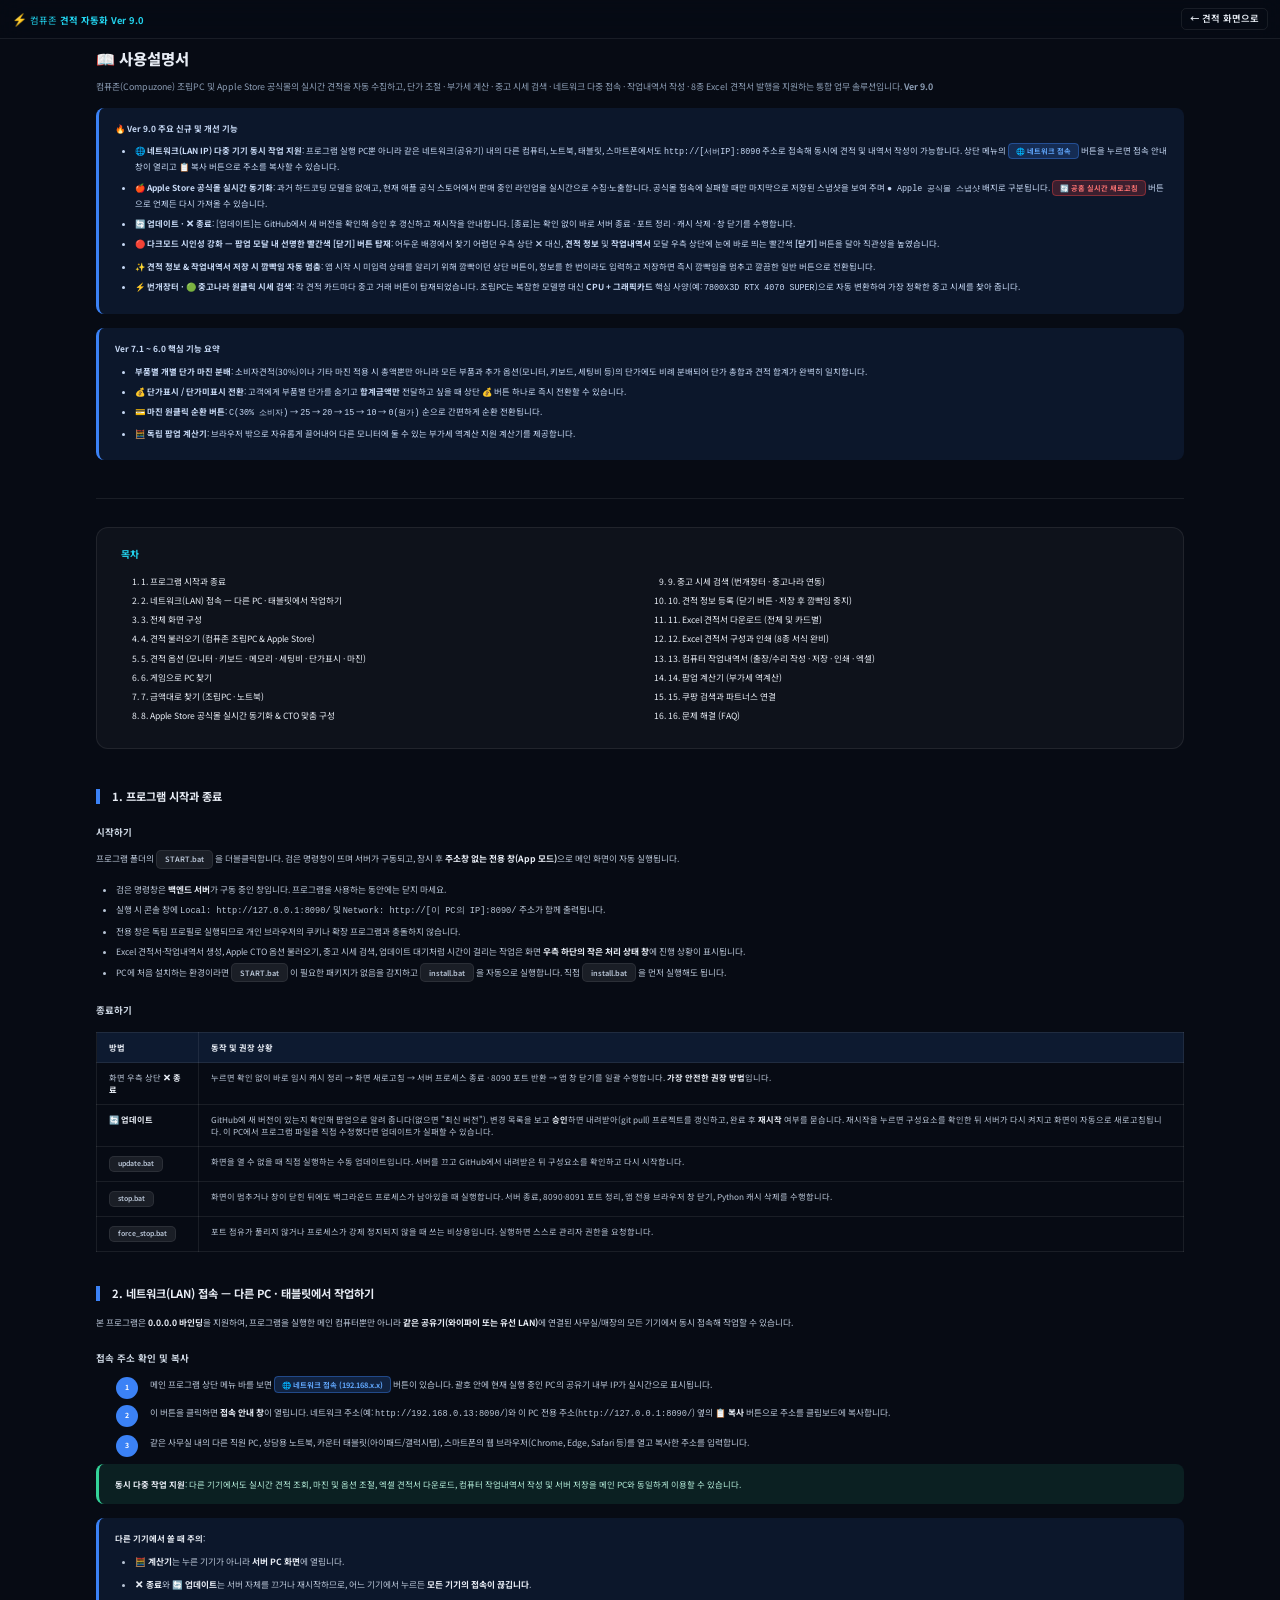
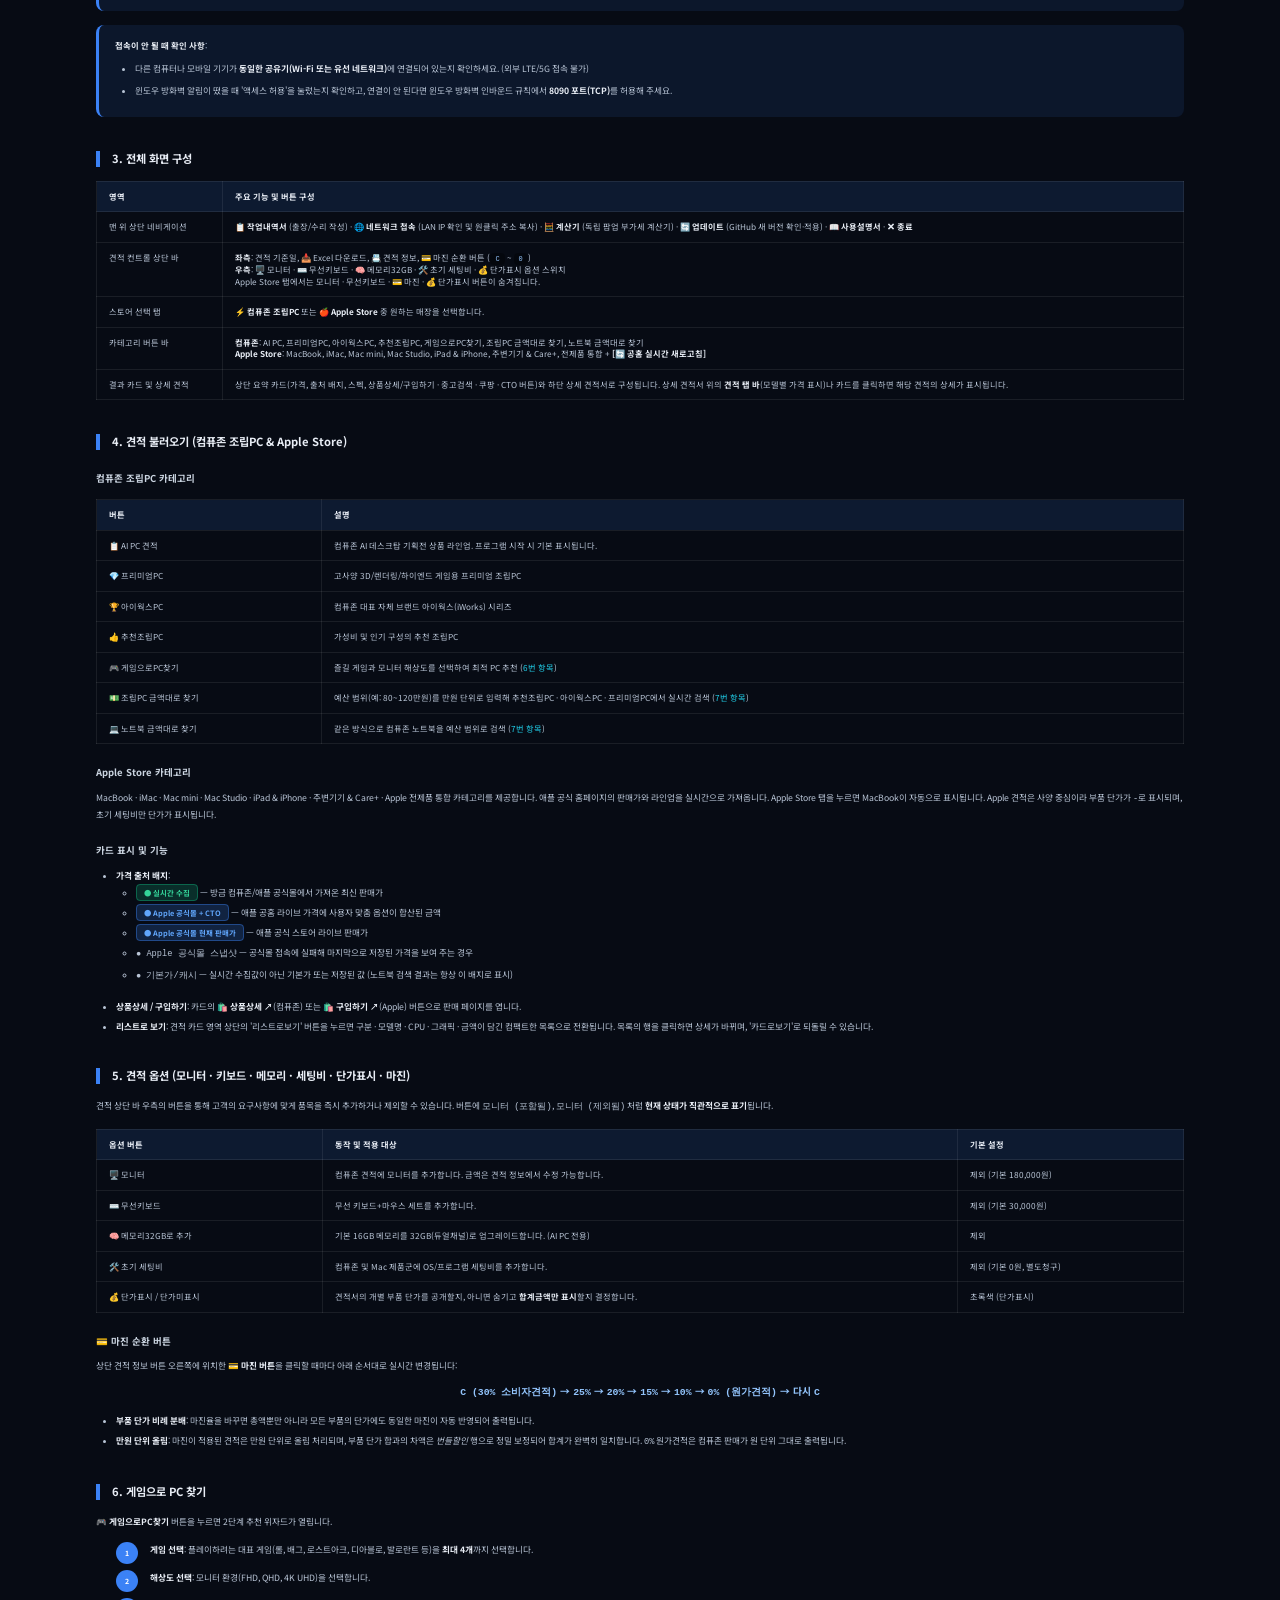
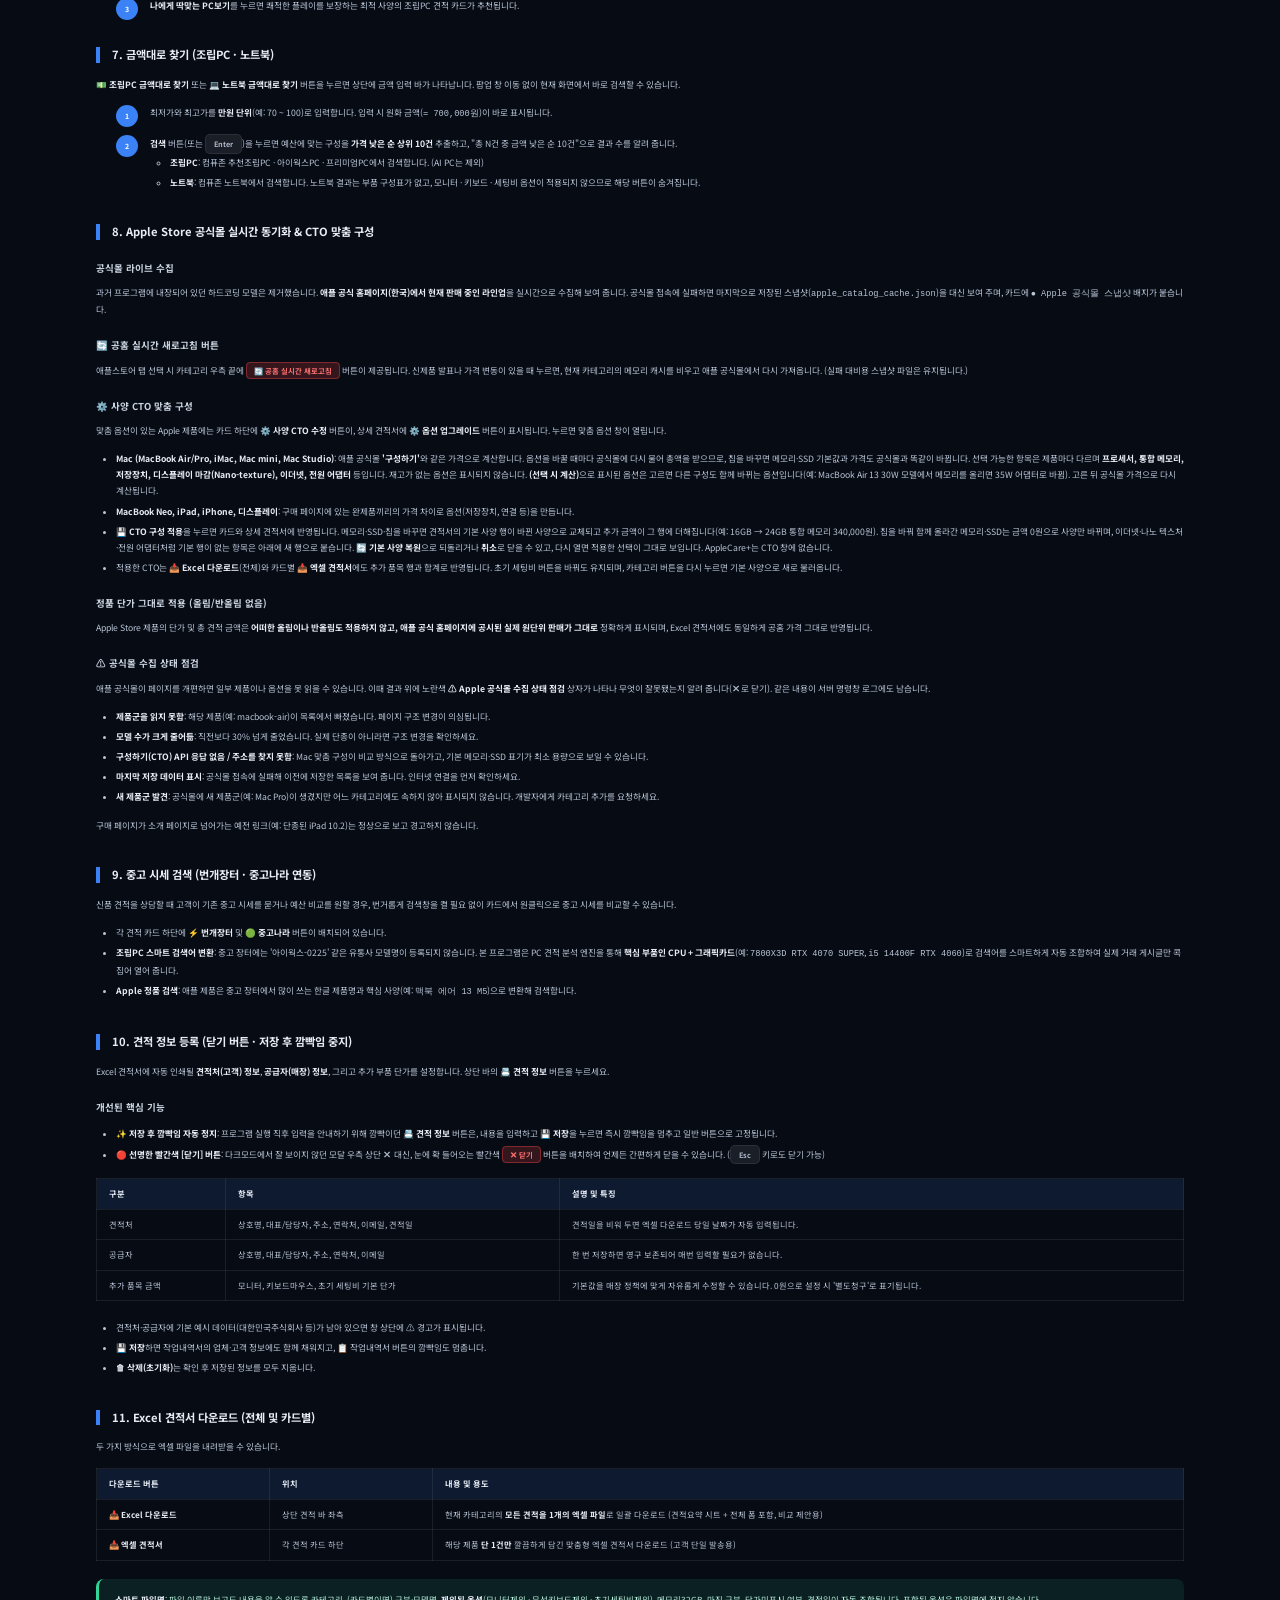
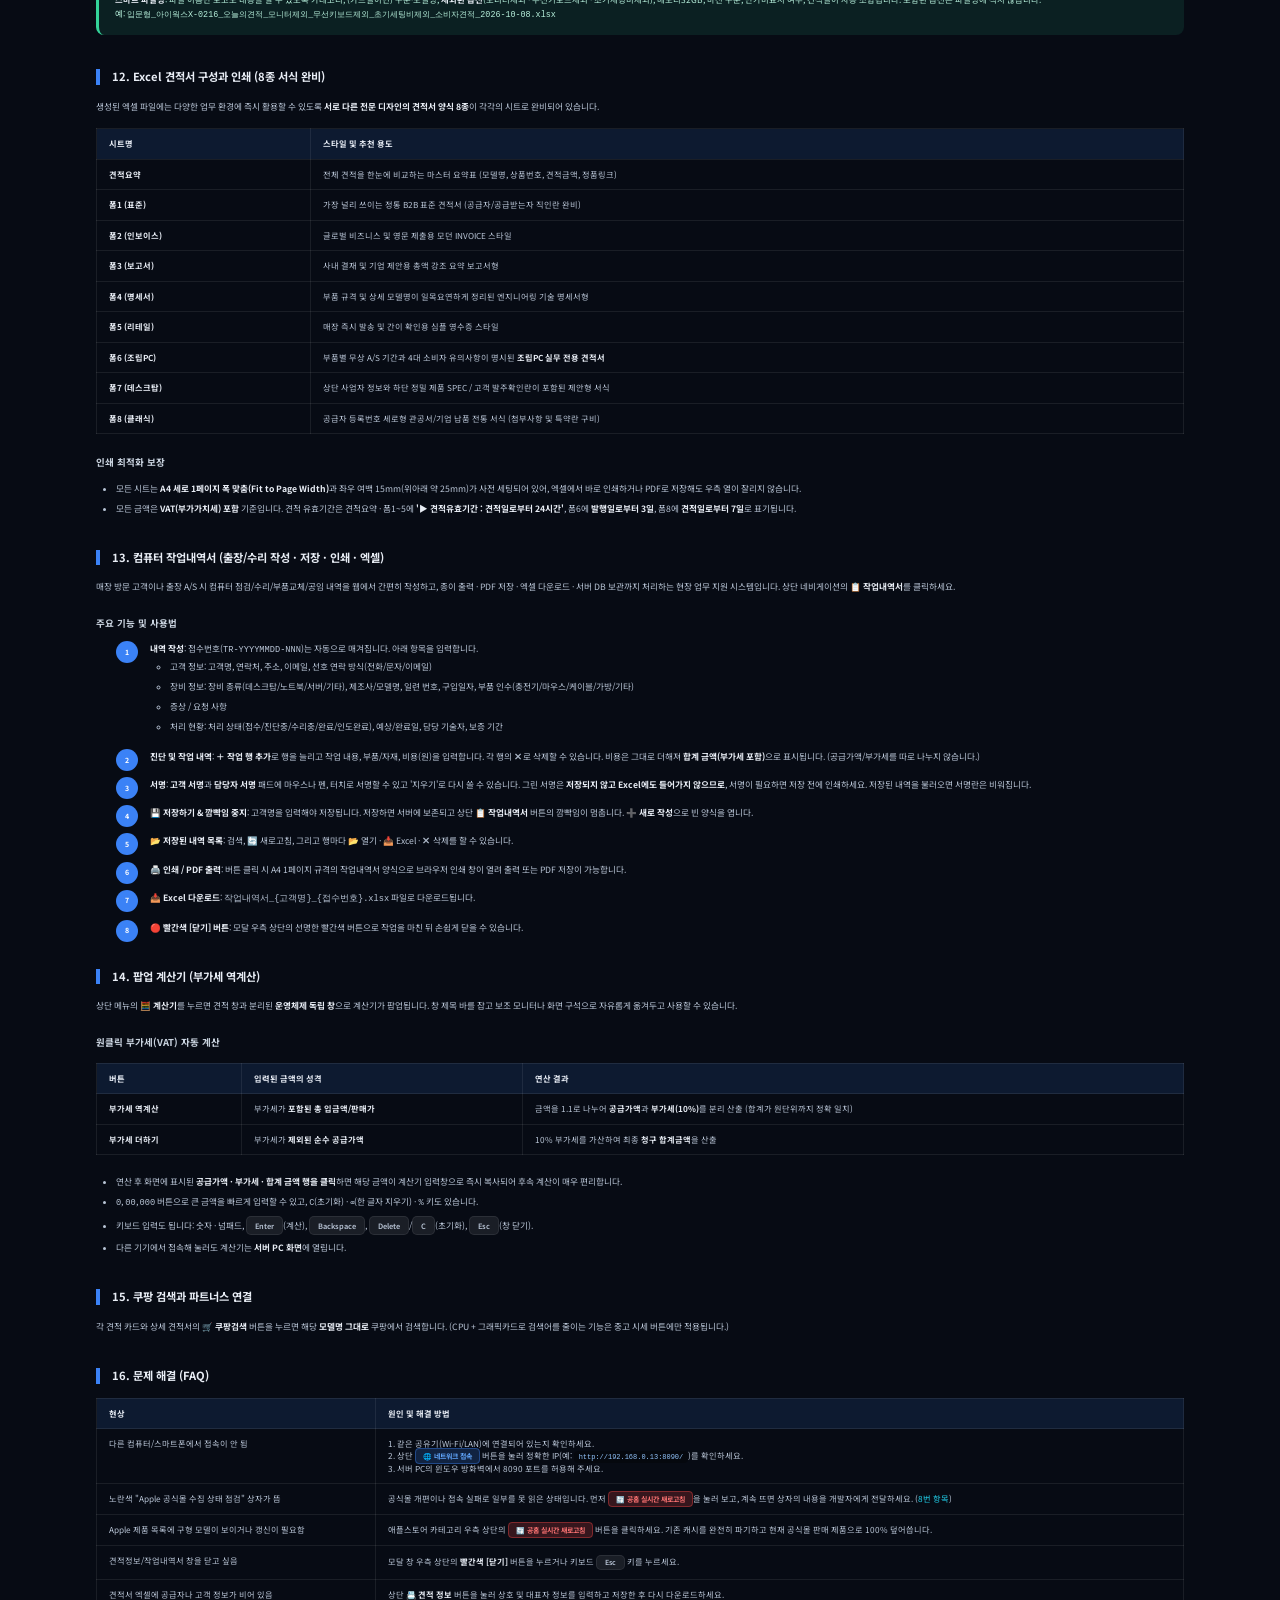
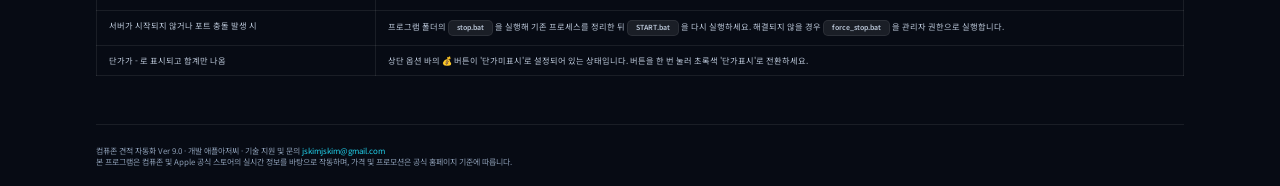
==== commit b4463f78: "feat: Health checks for Apple catalog scraping, shown on screen and in logs Apple redesigns used to " ====
--- a/templates/사용설명서.html
+++ b/templates/사용설명서.html
@@ -367,6 +367,17 @@
 
       <h3>정품 단가 그대로 적용 (올림/반올림 없음)</h3>
       <p>Apple Store 제품의 단가 및 총 견적 금액은 <strong>어떠한 올림이나 반올림도 적용하지 않고, 애플 공식 홈페이지에 공시된 실제 원단위 판매가 그대로</strong> 정확하게 표시되며, Excel 견적서에도 동일하게 공홈 가격 그대로 반영됩니다.</p>
+
+      <h3>⚠️ 공식몰 수집 상태 점검</h3>
+      <p>애플 공식몰이 페이지를 개편하면 일부 제품이나 옵션을 못 읽을 수 있습니다. 이때 결과 위에 노란색 <strong>⚠️ Apple 공식몰 수집 상태 점검</strong> 상자가 나타나 무엇이 잘못됐는지 알려 줍니다(✕로 닫기). 같은 내용이 서버 명령창 로그에도 남습니다.</p>
+      <ul>
+        <li><strong>제품군을 읽지 못함</strong>: 해당 제품(예: macbook-air)이 목록에서 빠졌습니다. 페이지 구조 변경이 의심됩니다.</li>
+        <li><strong>모델 수가 크게 줄어듦</strong>: 직전보다 30% 넘게 줄었습니다. 실제 단종이 아니라면 구조 변경을 확인하세요.</li>
+        <li><strong>구성하기(CTO) API 응답 없음 / 주소를 찾지 못함</strong>: Mac 맞춤 구성이 비교 방식으로 돌아가고, 기본 메모리·SSD 표기가 최소 용량으로 보일 수 있습니다.</li>
+        <li><strong>마지막 저장 데이터 표시</strong>: 공식몰 접속에 실패해 이전에 저장한 목록을 보여 줍니다. 인터넷 연결을 먼저 확인하세요.</li>
+        <li><strong>새 제품군 발견</strong>: 공식몰에 새 제품군(예: Mac Pro)이 생겼지만 어느 카테고리에도 속하지 않아 표시되지 않습니다. 개발자에게 카테고리 추가를 요청하세요.</li>
+      </ul>
+      <p>구매 페이지가 소개 페이지로 넘어가는 예전 링크(예: 단종된 iPad 10.2)는 정상으로 보고 경고하지 않습니다.</p>
     </section>
 
     <!-- 9 -->
@@ -524,6 +535,10 @@
           </td>
         </tr>
         <tr>
+          <td>노란색 "Apple 공식몰 수집 상태 점검" 상자가 뜸</td>
+          <td>공식몰 개편이나 접속 실패로 일부를 못 읽은 상태입니다. 먼저 <span class="manual-badge-red">🔄 공홈 실시간 새로고침</span>을 눌러 보고, 계속 뜨면 상자의 내용을 개발자에게 전달하세요. (<a href="#s8">8번 항목</a>)</td>
+        </tr>
+        <tr>
           <td>Apple 제품 목록에 구형 모델이 보이거나 갱신이 필요함</td>
           <td>
             애플스토어 카테고리 우측 상단의 <span class="manual-badge-red">🔄 공홈 실시간 새로고침</span> 버튼을 클릭하세요. 기존 캐시를 완전히 파기하고 현재 공식몰 판매 제품으로 100% 덮어씁니다.
--- a/static/css/style.css
+++ b/static/css/style.css
@@ -368,6 +368,18 @@
 .error-box {
   background: rgba(248, 113, 113, 0.1); border: 1px solid rgba(248, 113, 113, 0.3);
   color: var(--red); padding: 8px 12px; border-radius: var(--radius); margin-bottom: 10px;
+}
+/* Apple 공식몰 수집 상태 점검 경고 (개정·접속 실패·새 제품군) */
+.catalog-warn {
+  position: relative;
+  background: rgba(251, 191, 36, 0.1); border: 1px solid rgba(251, 191, 36, 0.4);
+  color: #fbbf24; padding: 6px 28px 6px 12px; border-radius: var(--radius); margin-bottom: 10px;
+}
+.catalog-warn ul { margin: 4px 0 0 16px; color: var(--text); }
+.catalog-warn li { margin: 2px 0; }
+.catalog-warn-close {
+  position: absolute; top: 4px; right: 6px; background: none; border: none;
+  color: #fbbf24; cursor: pointer; font-size: 1rem;
 }
 .empty-state { text-align: center; padding: 28px 12px; color: var(--muted); }
 .empty-icon { font-size: 2rem; margin-bottom: 8px; }
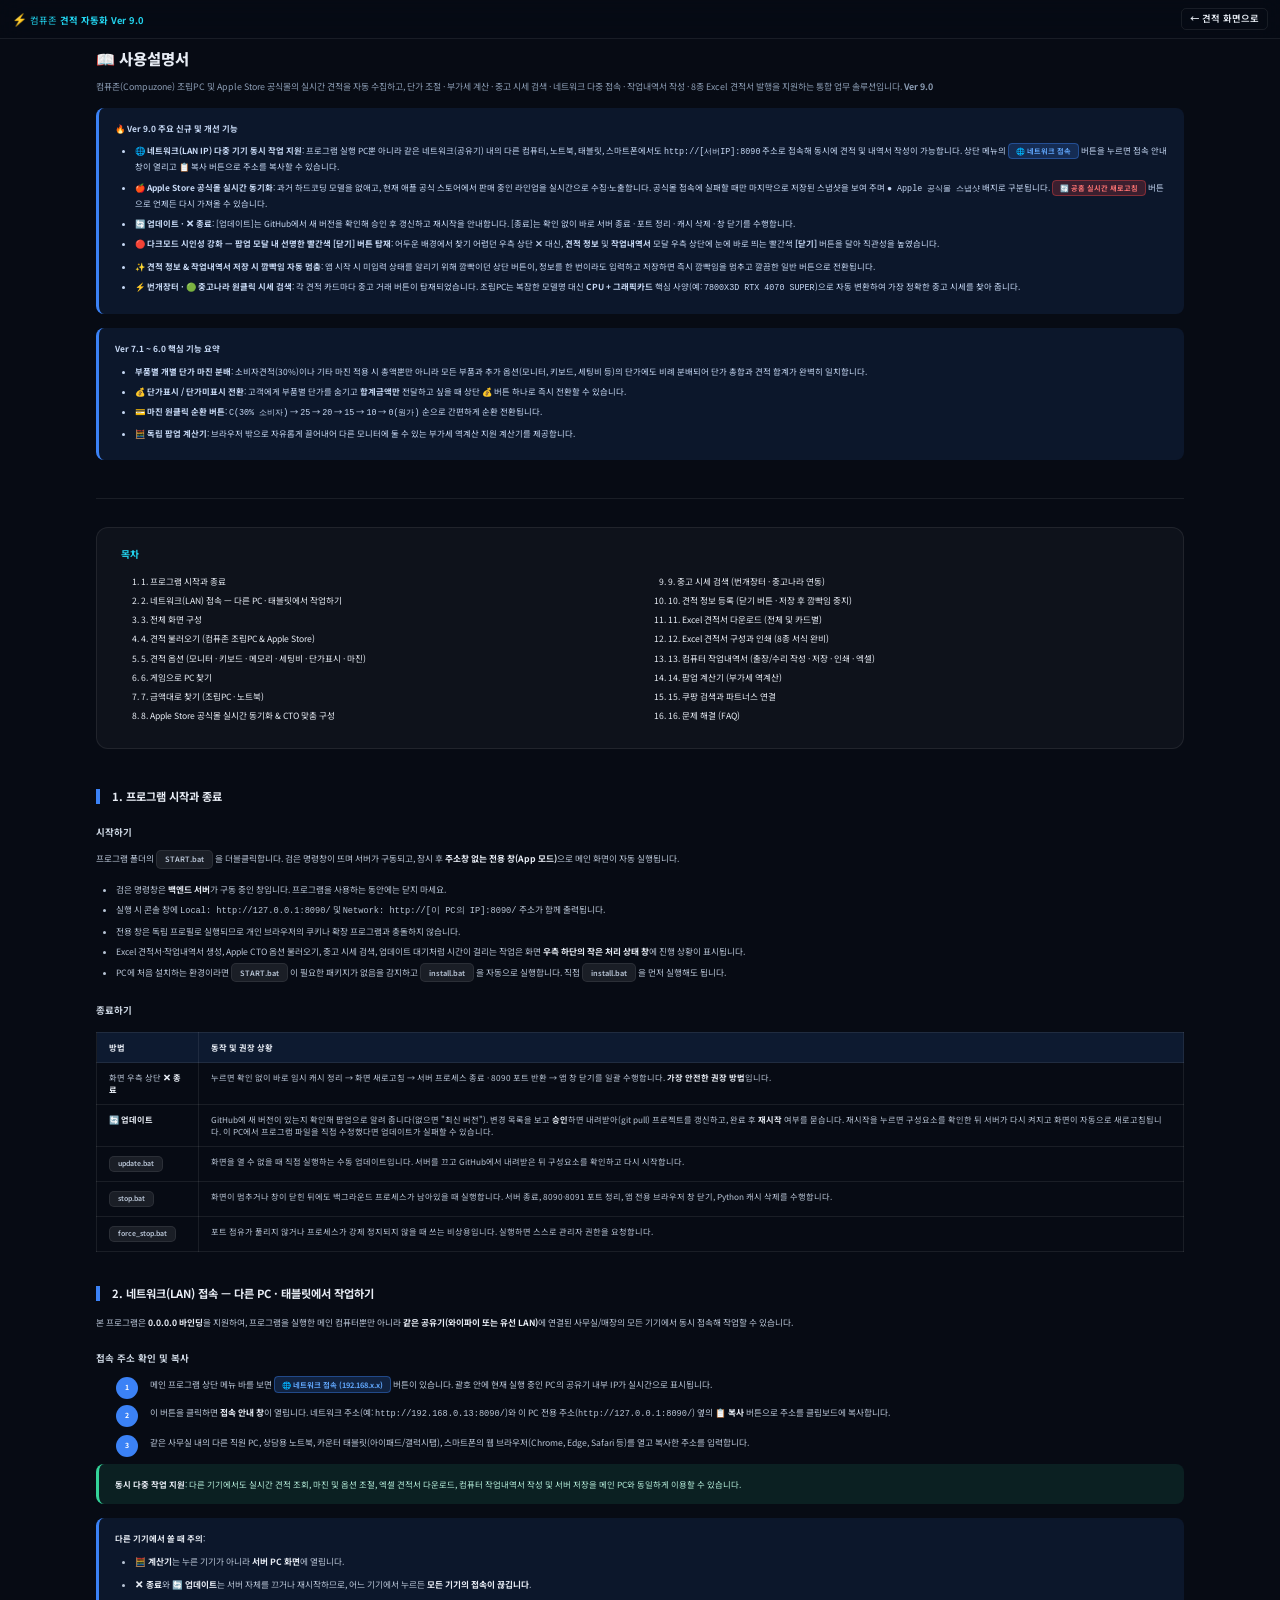
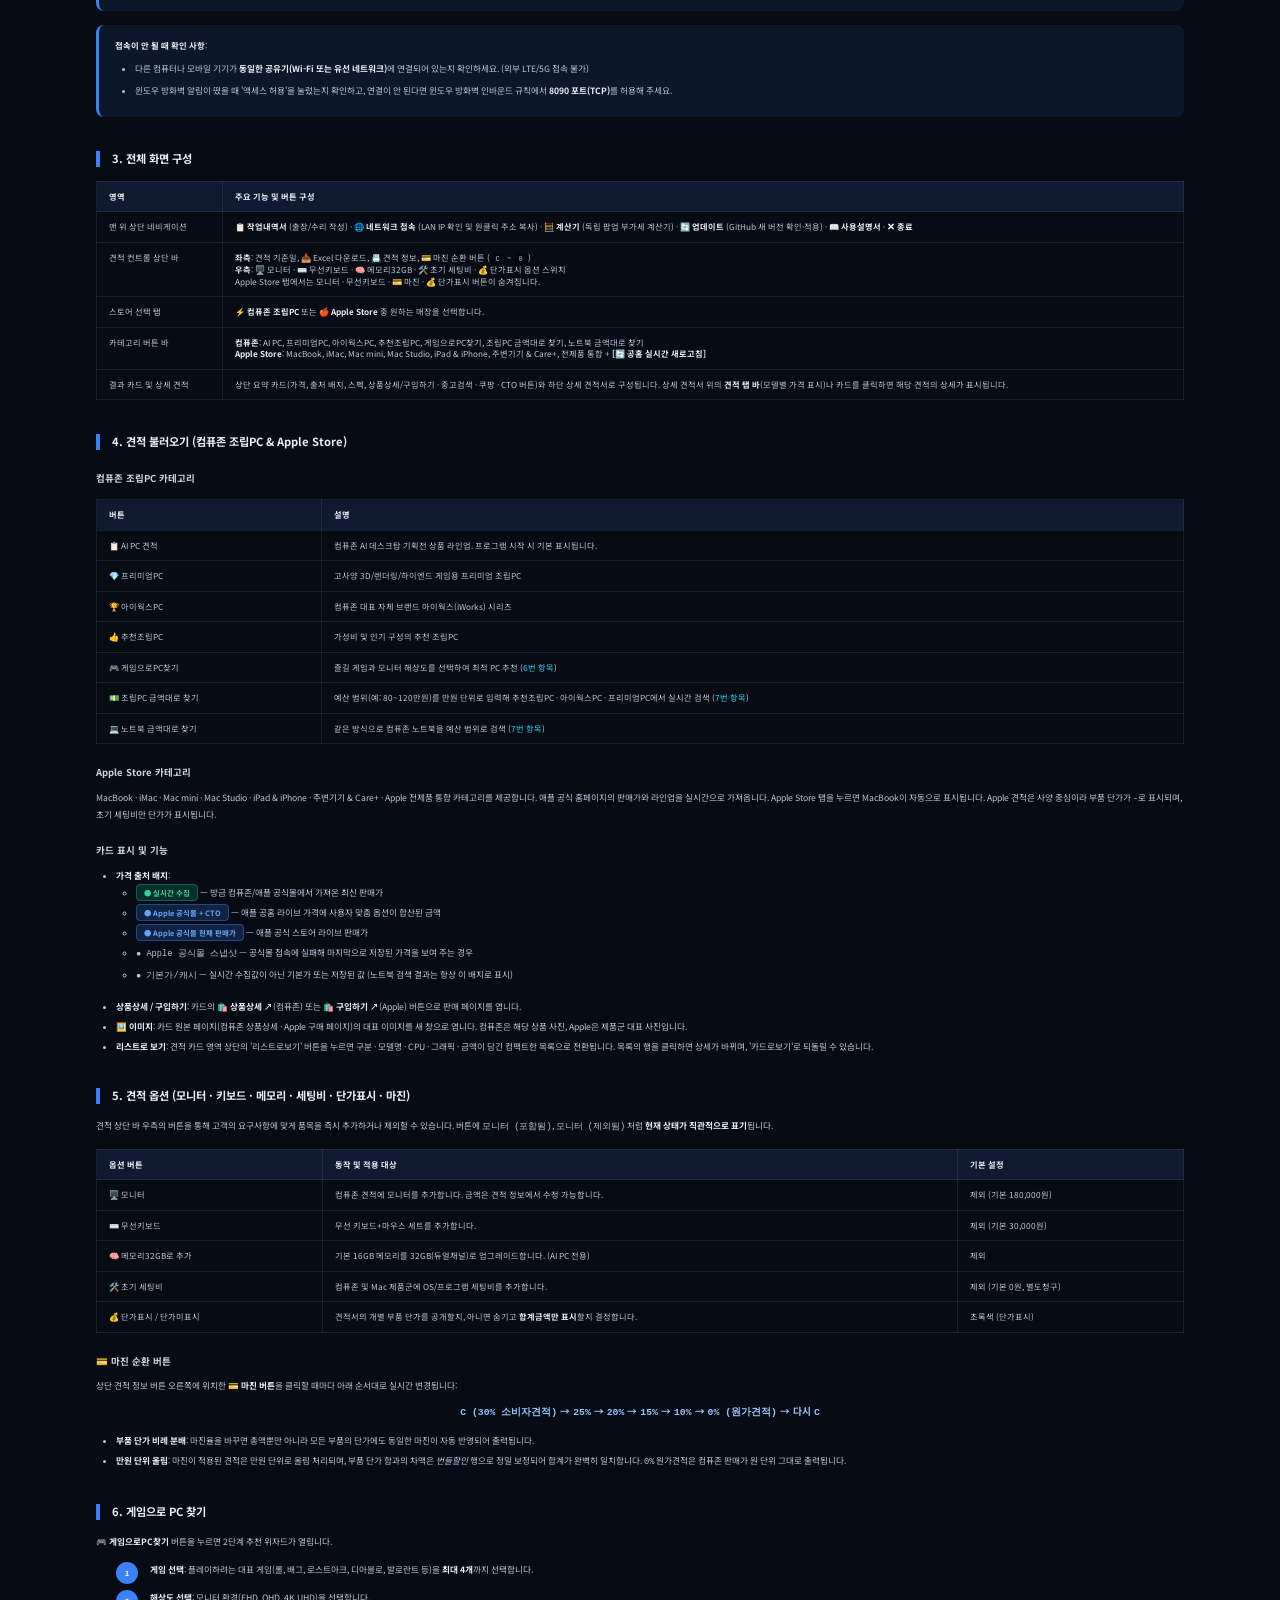
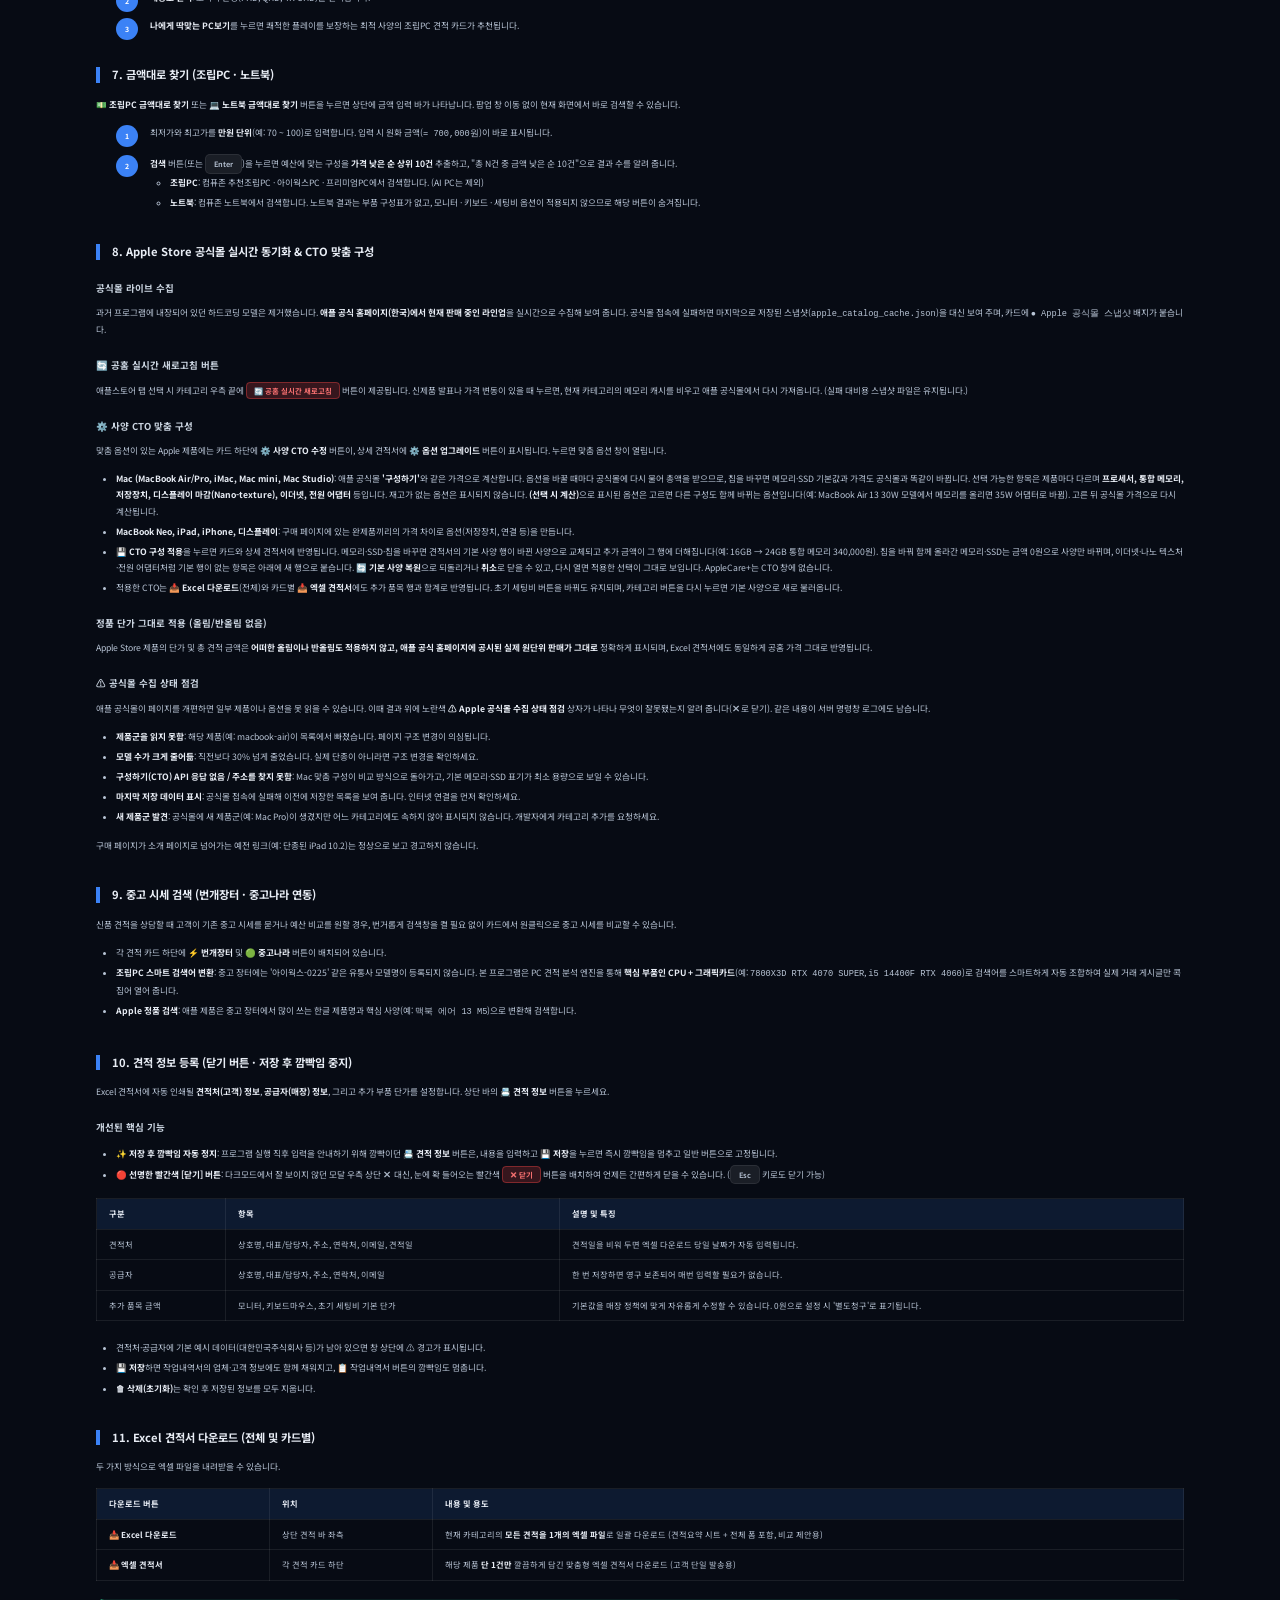
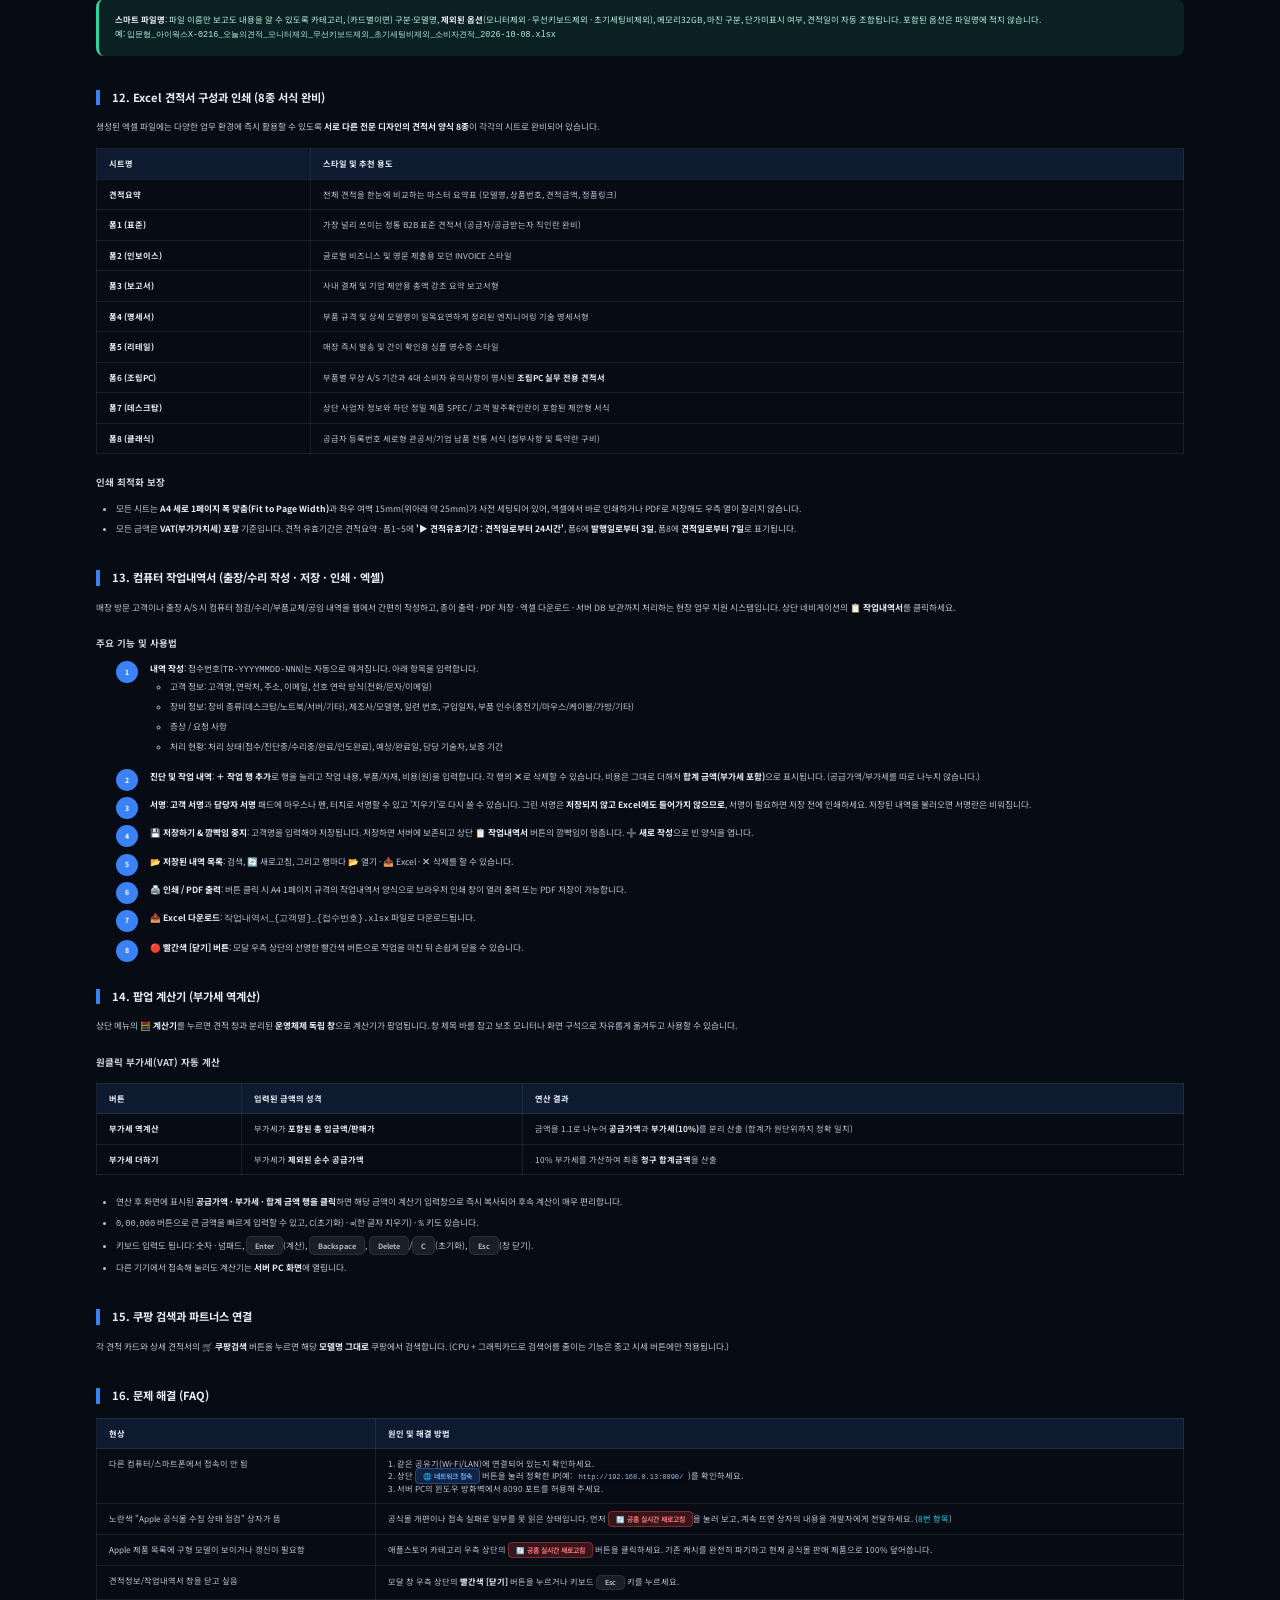
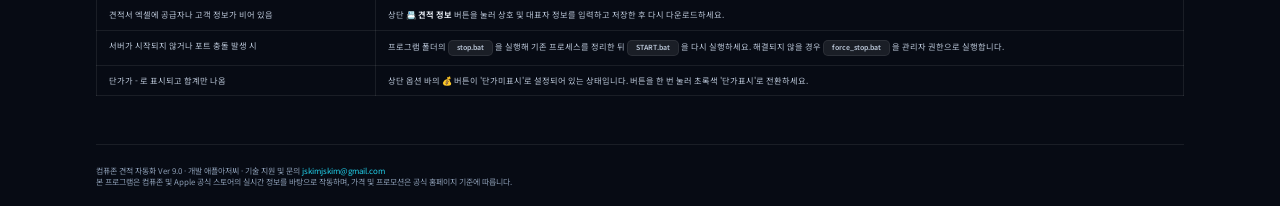
==== commit 925cd993: "feat: Image button on every quote card opens the source's main image /api/image looks up the og:imag" ====
--- a/templates/사용설명서.html
+++ b/templates/사용설명서.html
@@ -292,6 +292,7 @@
           </ul>
         </li>
         <li><strong>상품상세 / 구입하기</strong>: 카드의 <strong>🛍️ 상품상세 ↗</strong>(컴퓨존) 또는 <strong>🛍️ 구입하기 ↗</strong>(Apple) 버튼으로 판매 페이지를 엽니다.</li>
+        <li><strong>🖼️ 이미지</strong>: 카드 원본 페이지(컴퓨존 상품상세 · Apple 구매 페이지)의 대표 이미지를 새 창으로 엽니다. 컴퓨존은 해당 상품 사진, Apple은 제품군 대표 사진입니다.</li>
         <li><strong>리스트로 보기</strong>: 견적 카드 영역 상단의 '리스트로보기' 버튼을 누르면 구분 · 모델명 · CPU · 그래픽 · 금액이 담긴 컴팩트한 목록으로 전환됩니다. 목록의 행을 클릭하면 상세가 바뀌며, '카드로보기'로 되돌릴 수 있습니다.</li>
       </ul>
     </section>
--- a/static/css/style.css
+++ b/static/css/style.css
@@ -567,6 +567,16 @@
   background: rgba(37, 99, 235, 0.3); color: #fff; border-color: #3b82f6;
   transform: translateY(-1px);
 }
+/* 원본 페이지 대표 이미지 보기 */
+.btn-image {
+  background: rgba(168, 85, 247, 0.15); color: #d8b4fe;
+  border: 1px solid rgba(168, 85, 247, 0.45);
+  display: inline-flex; align-items: center; gap: 4px; text-decoration: none;
+}
+.btn-image:hover {
+  background: rgba(168, 85, 247, 0.3); color: #fff; border-color: #a855f7;
+  transform: translateY(-1px); text-decoration: none;
+}
 
   border-color: #ff6b00;
   color: #ffb347;
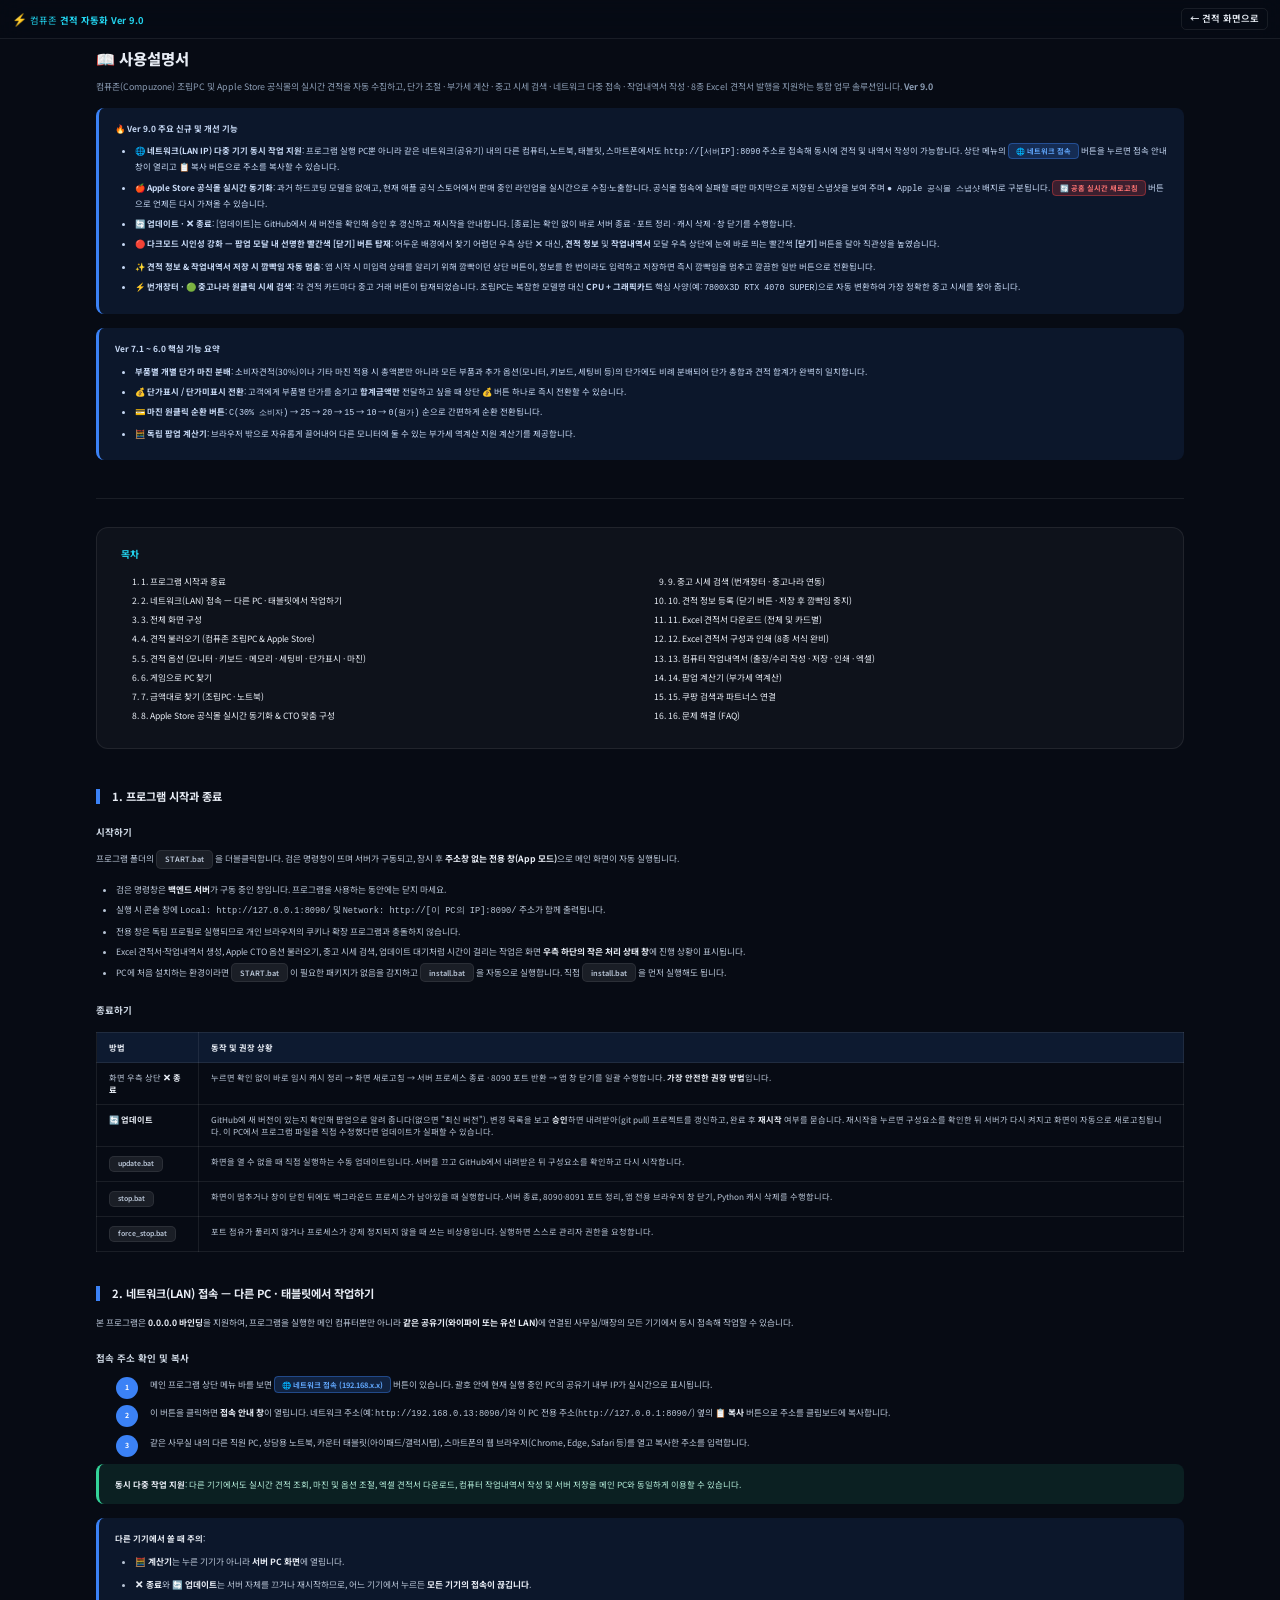
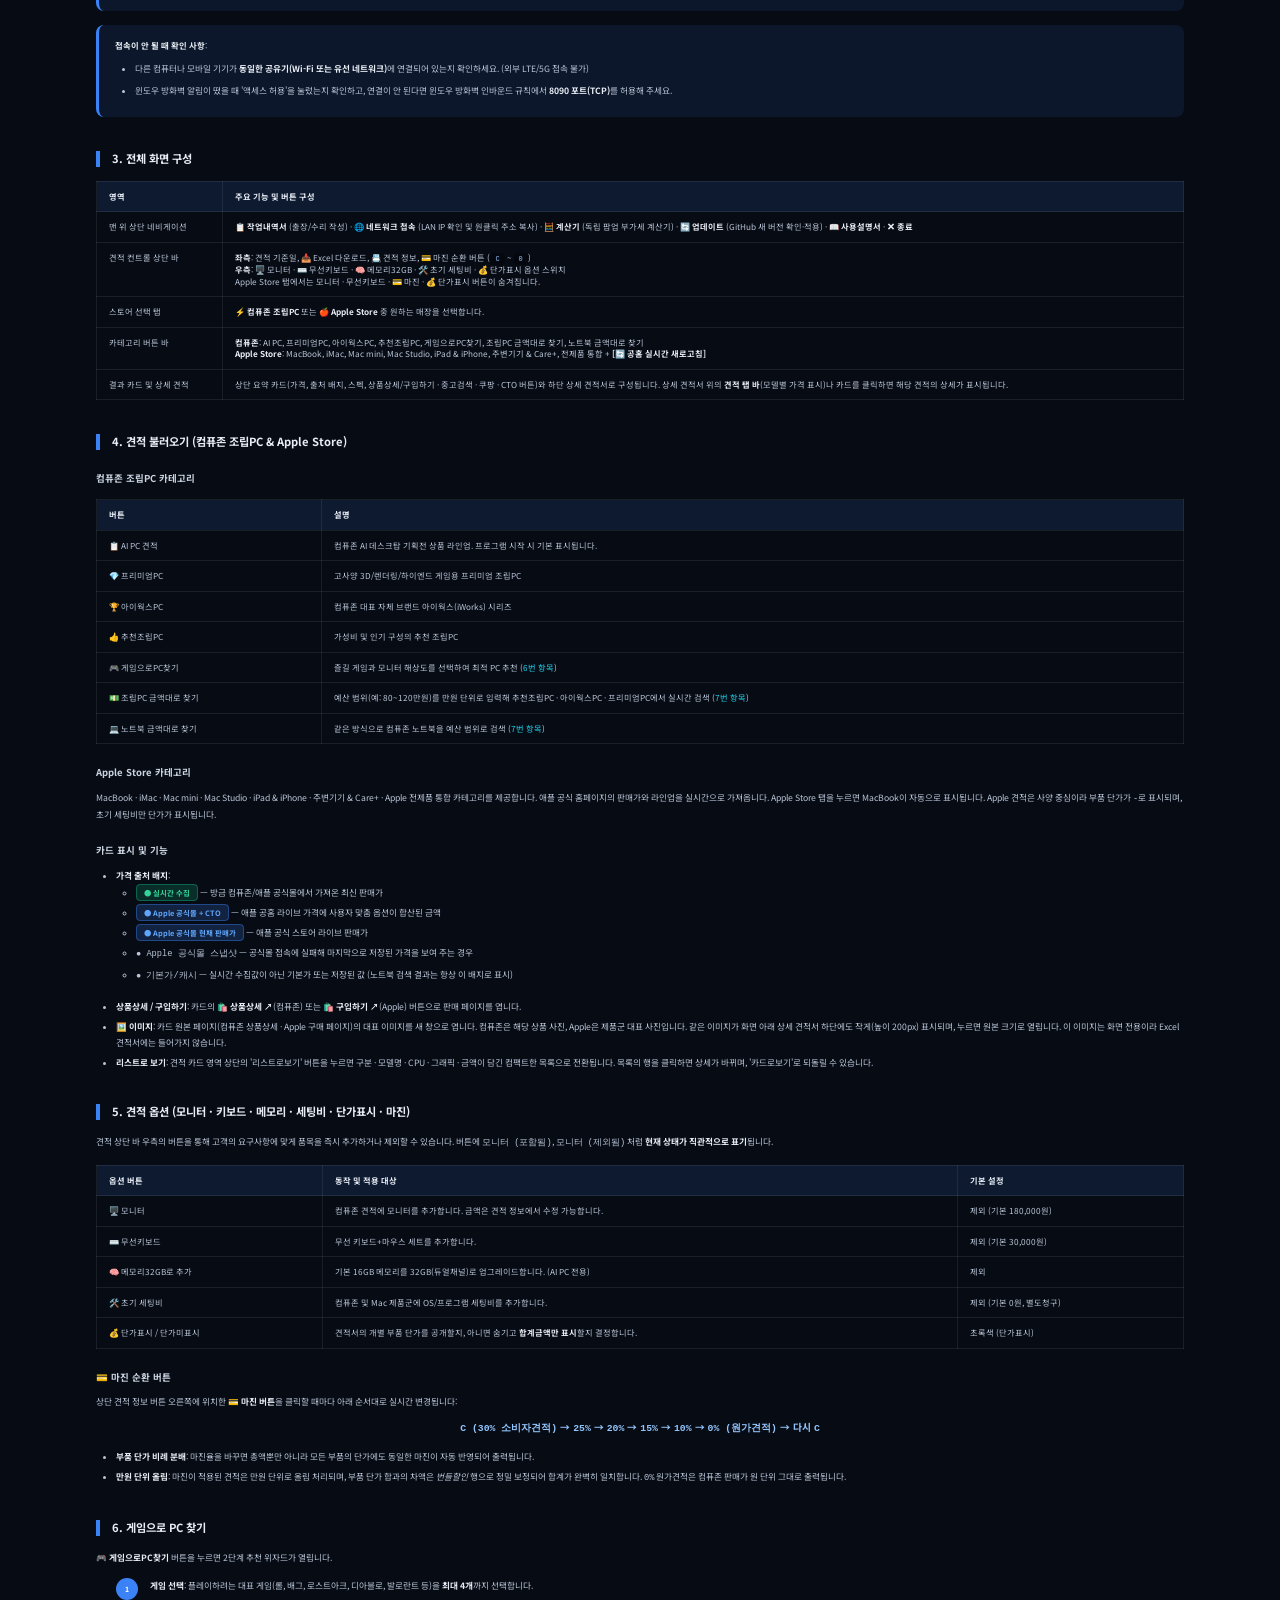
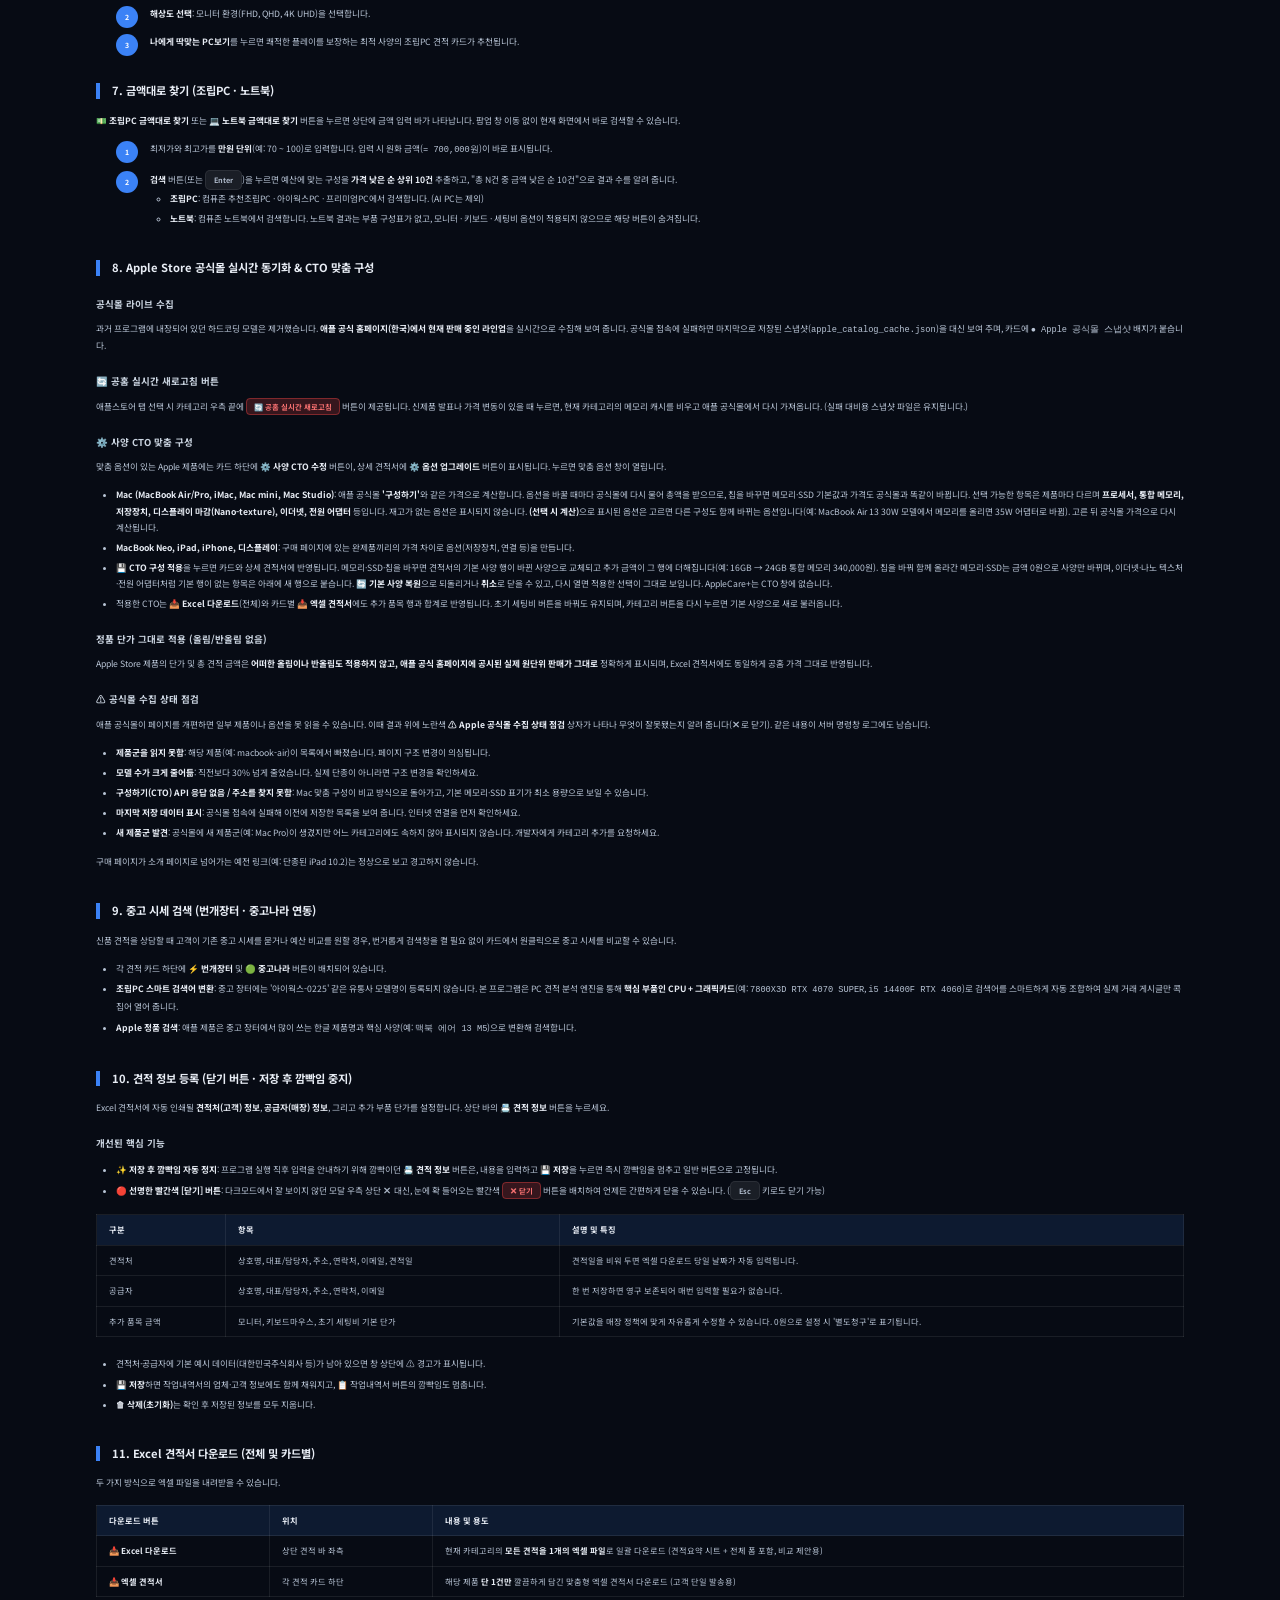
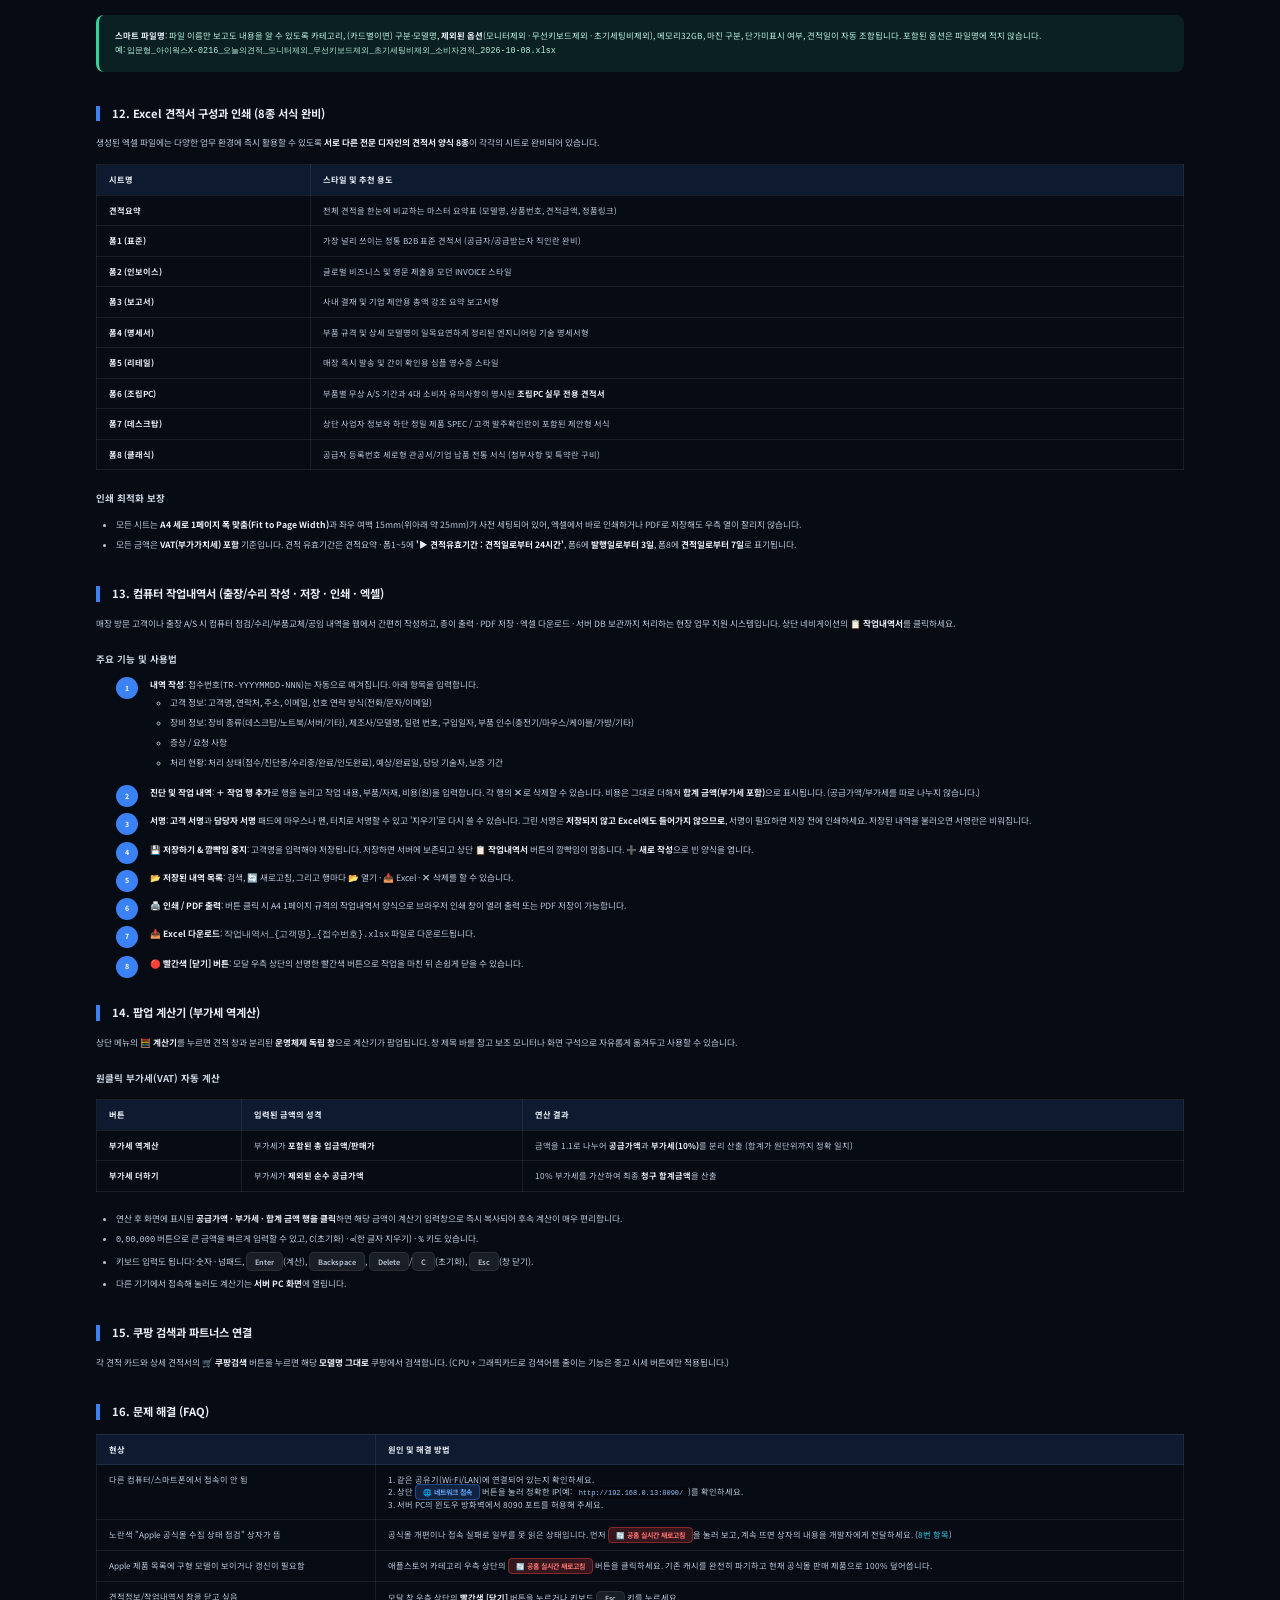
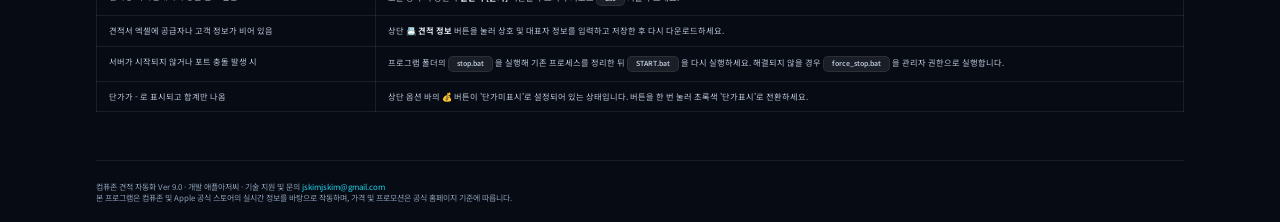
==== commit 25b8052e: "feat: Show the source's main image under the on-screen quote The detail quote now ends with the card" ====
--- a/templates/사용설명서.html
+++ b/templates/사용설명서.html
@@ -292,7 +292,7 @@
           </ul>
         </li>
         <li><strong>상품상세 / 구입하기</strong>: 카드의 <strong>🛍️ 상품상세 ↗</strong>(컴퓨존) 또는 <strong>🛍️ 구입하기 ↗</strong>(Apple) 버튼으로 판매 페이지를 엽니다.</li>
-        <li><strong>🖼️ 이미지</strong>: 카드 원본 페이지(컴퓨존 상품상세 · Apple 구매 페이지)의 대표 이미지를 새 창으로 엽니다. 컴퓨존은 해당 상품 사진, Apple은 제품군 대표 사진입니다.</li>
+        <li><strong>🖼️ 이미지</strong>: 카드 원본 페이지(컴퓨존 상품상세 · Apple 구매 페이지)의 대표 이미지를 새 창으로 엽니다. 컴퓨존은 해당 상품 사진, Apple은 제품군 대표 사진입니다. 같은 이미지가 화면 아래 상세 견적서 하단에도 작게(높이 200px) 표시되며, 누르면 원본 크기로 열립니다. 이 이미지는 화면 전용이라 Excel 견적서에는 들어가지 않습니다.</li>
         <li><strong>리스트로 보기</strong>: 견적 카드 영역 상단의 '리스트로보기' 버튼을 누르면 구분 · 모델명 · CPU · 그래픽 · 금액이 담긴 컴팩트한 목록으로 전환됩니다. 목록의 행을 클릭하면 상세가 바뀌며, '카드로보기'로 되돌릴 수 있습니다.</li>
       </ul>
     </section>
--- a/static/css/style.css
+++ b/static/css/style.css
@@ -567,6 +567,16 @@
   background: rgba(37, 99, 235, 0.3); color: #fff; border-color: #3b82f6;
   transform: translateY(-1px);
 }
+/* 견적서 하단 대표 이미지 (화면 전용) */
+.estimate-image {
+  display: flex; flex-direction: column; align-items: center; gap: 4px;
+  margin-top: 8px; padding-top: 8px; border-top: 1px dashed var(--border, rgba(148, 163, 184, 0.25));
+}
+.estimate-image img {
+  max-height: 200px; max-width: 100%; object-fit: contain;
+  background: #fff; border-radius: 4px; padding: 4px;
+}
+.estimate-image-caption, .estimate-image-status { color: var(--muted); font-size: 1rem; }
 /* 원본 페이지 대표 이미지 보기 */
 .btn-image {
   background: rgba(168, 85, 247, 0.15); color: #d8b4fe;
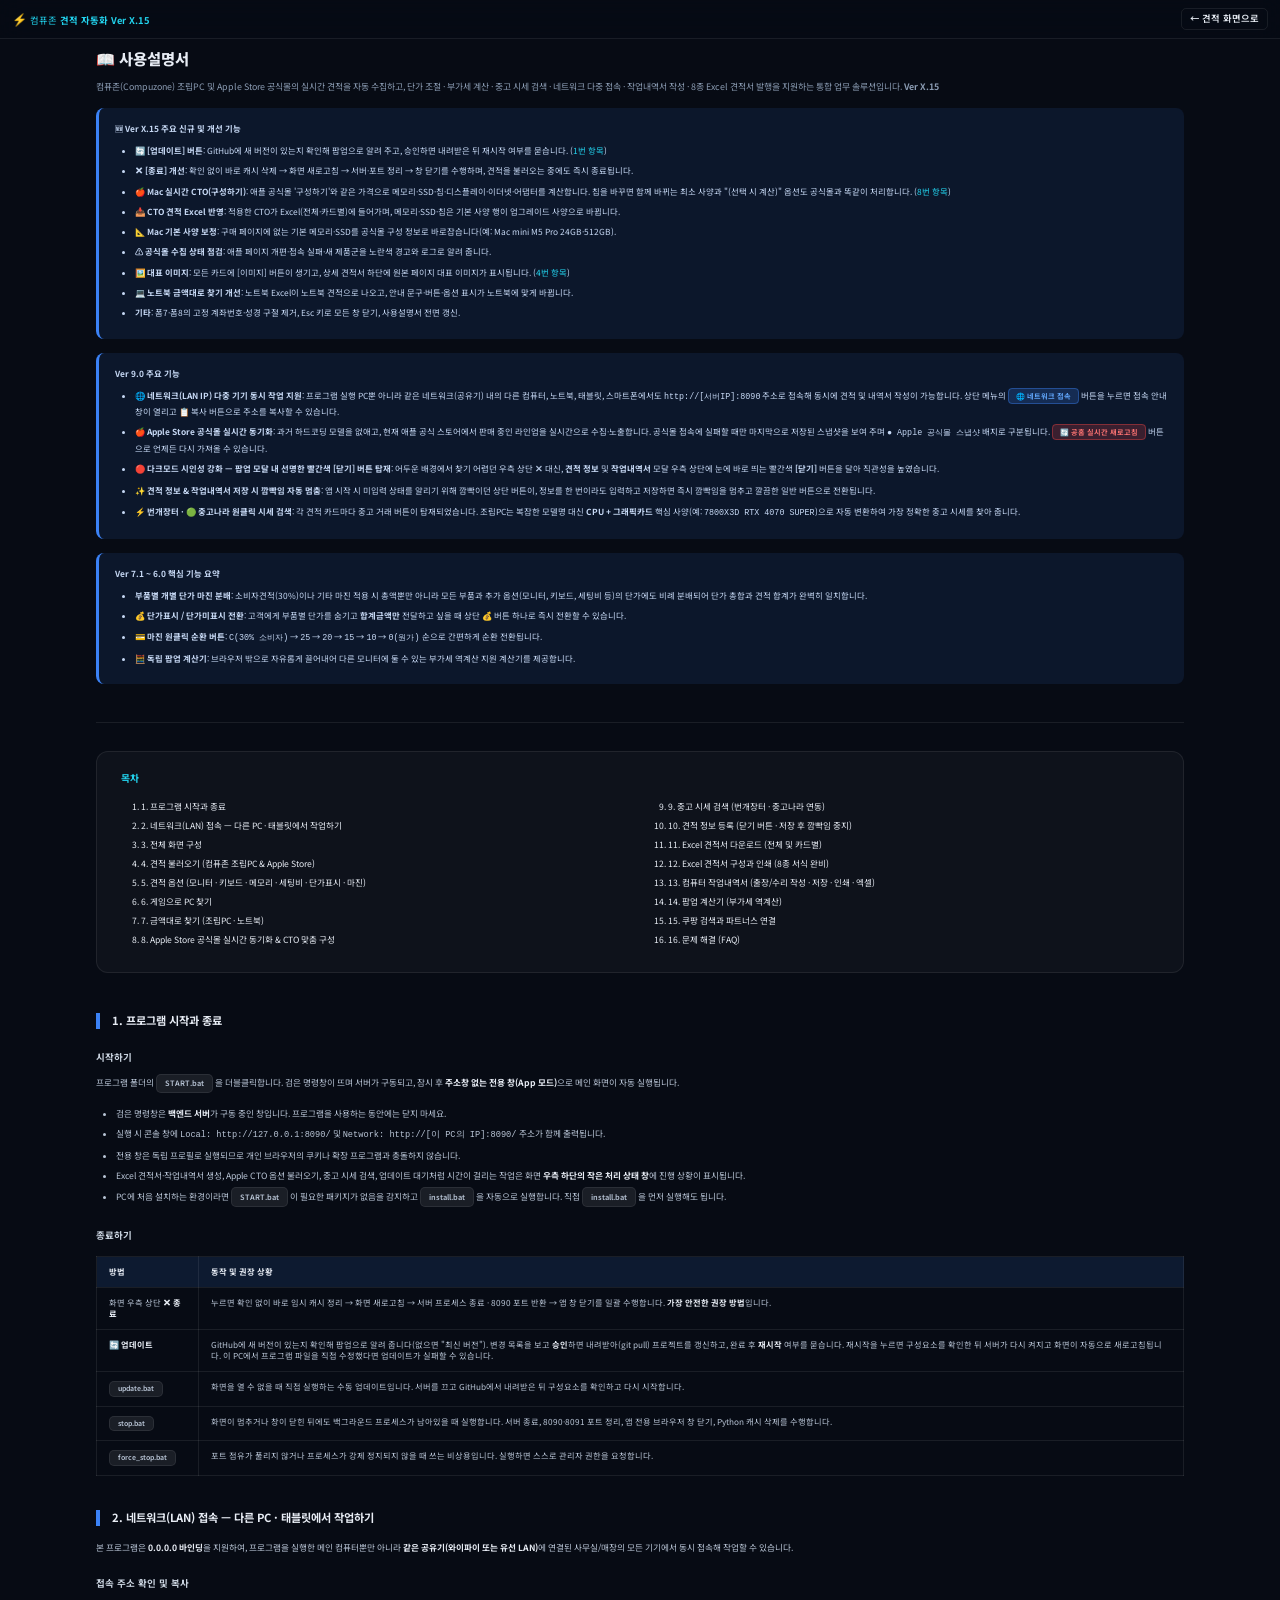
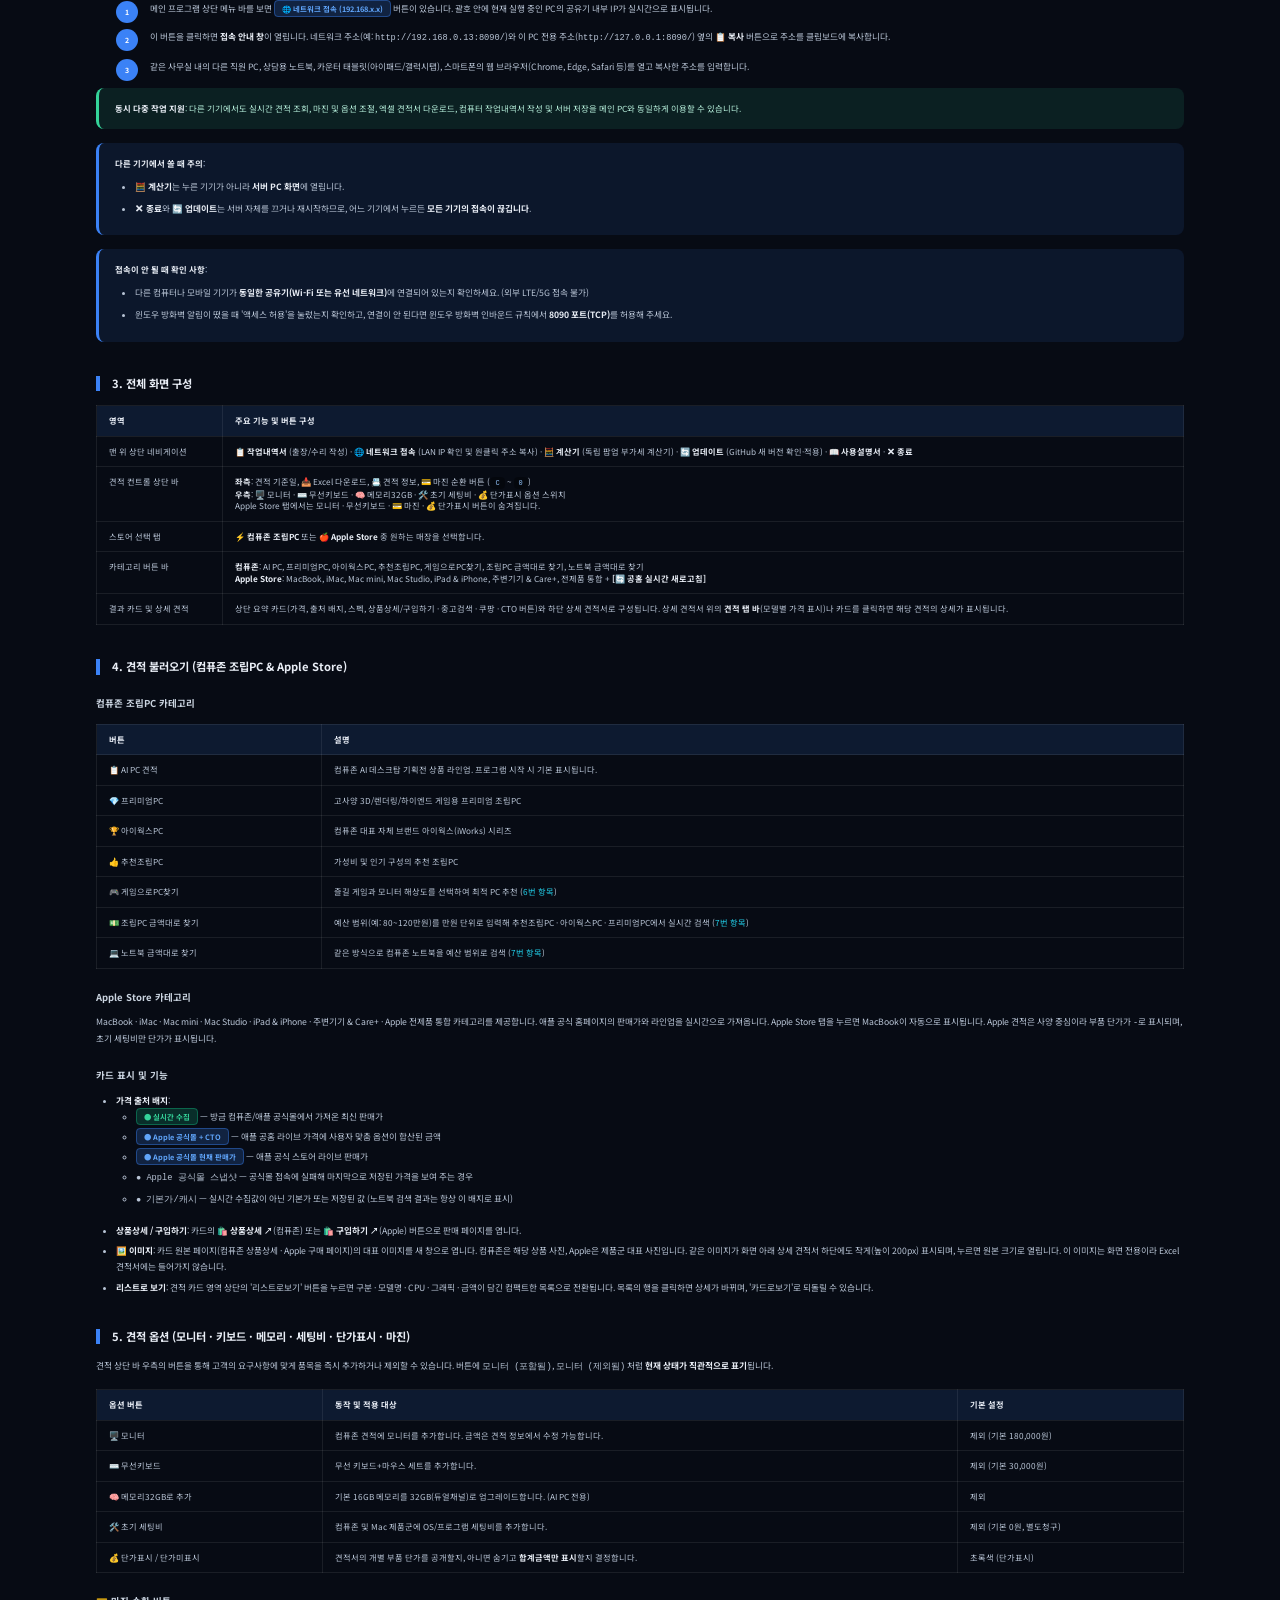
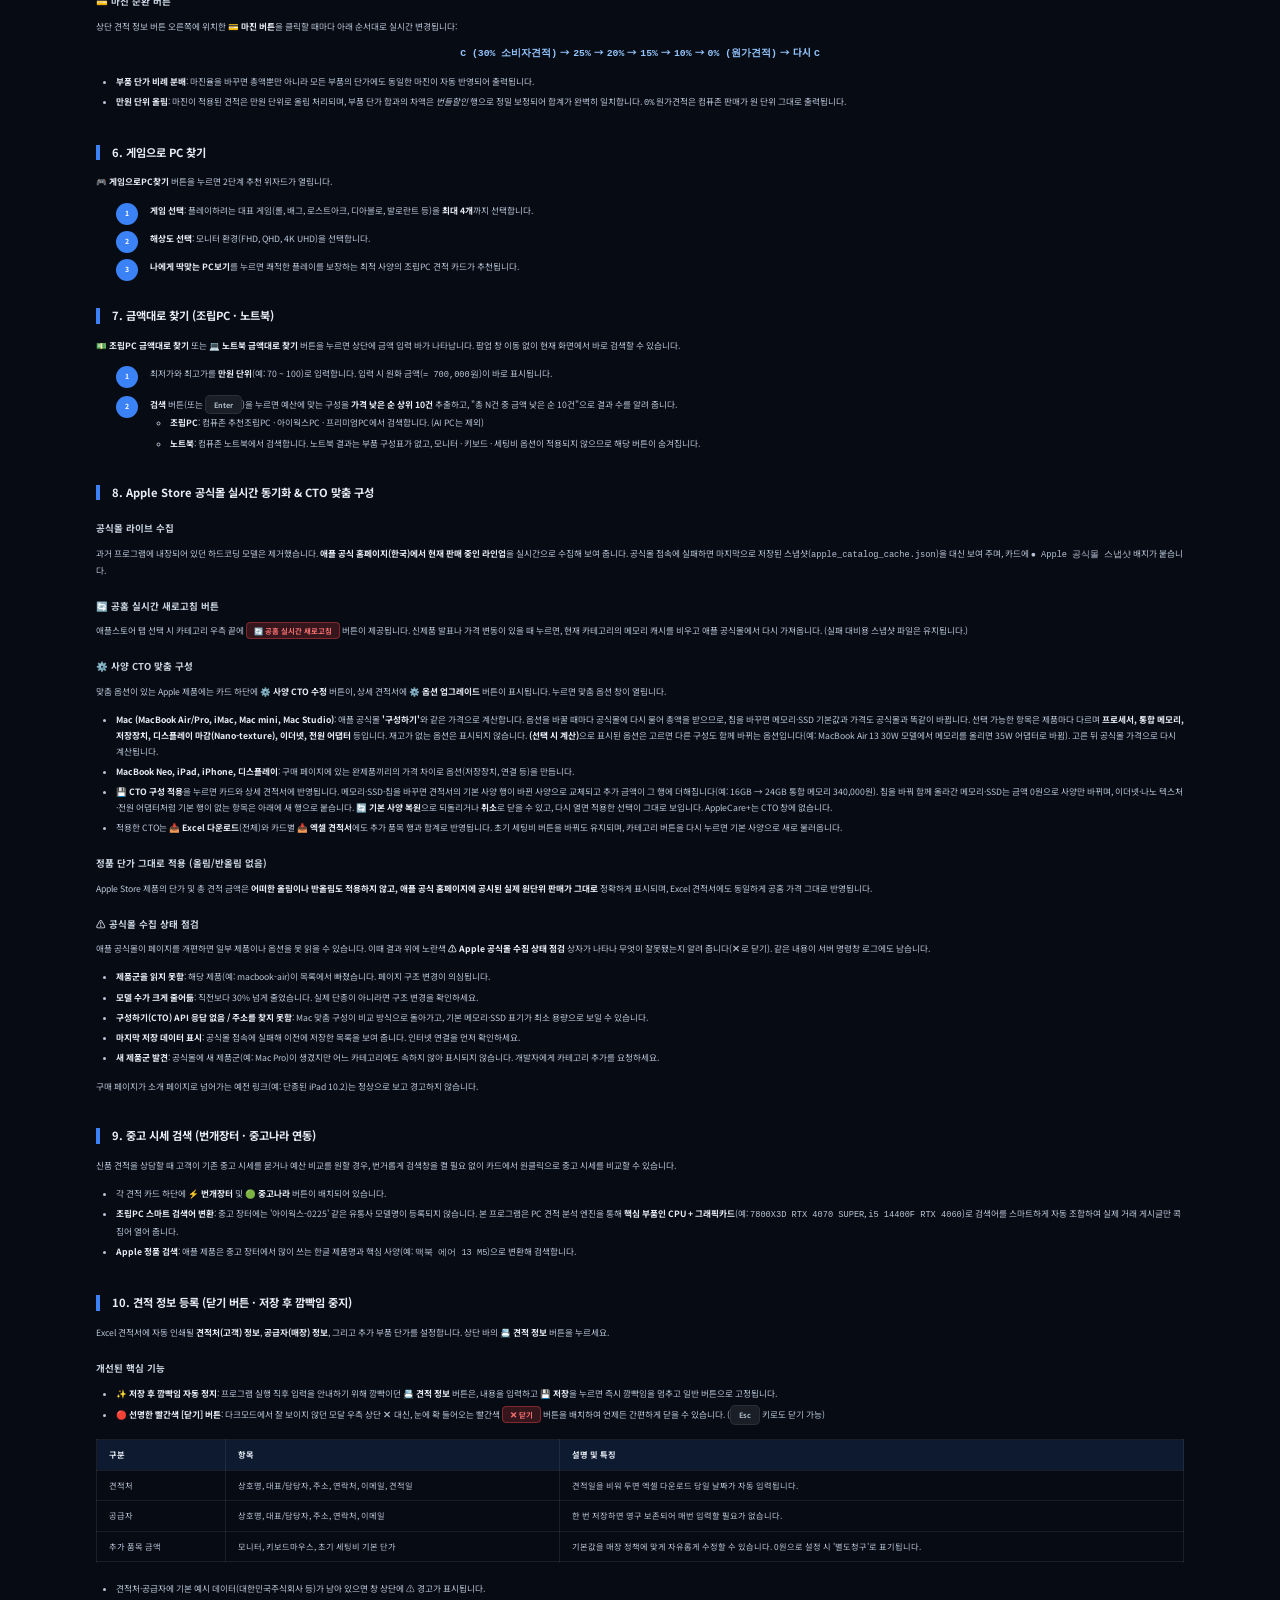
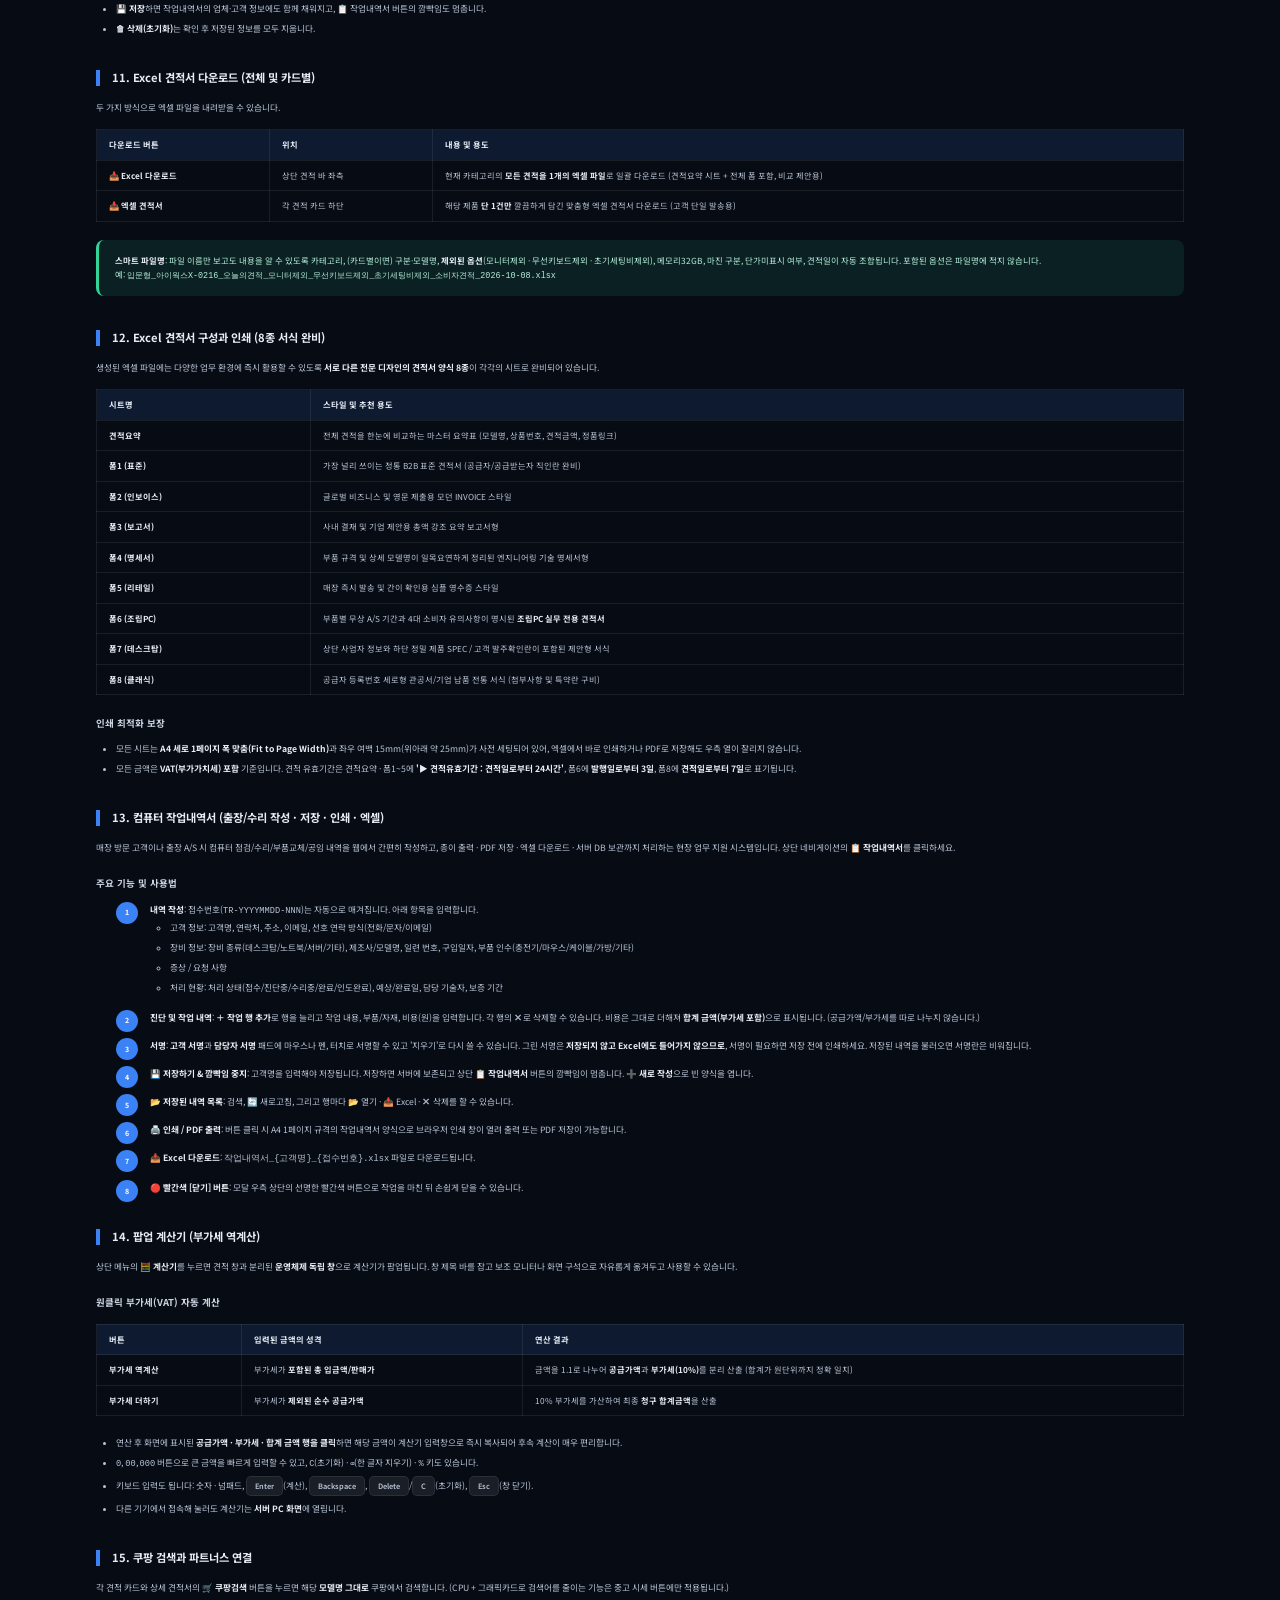
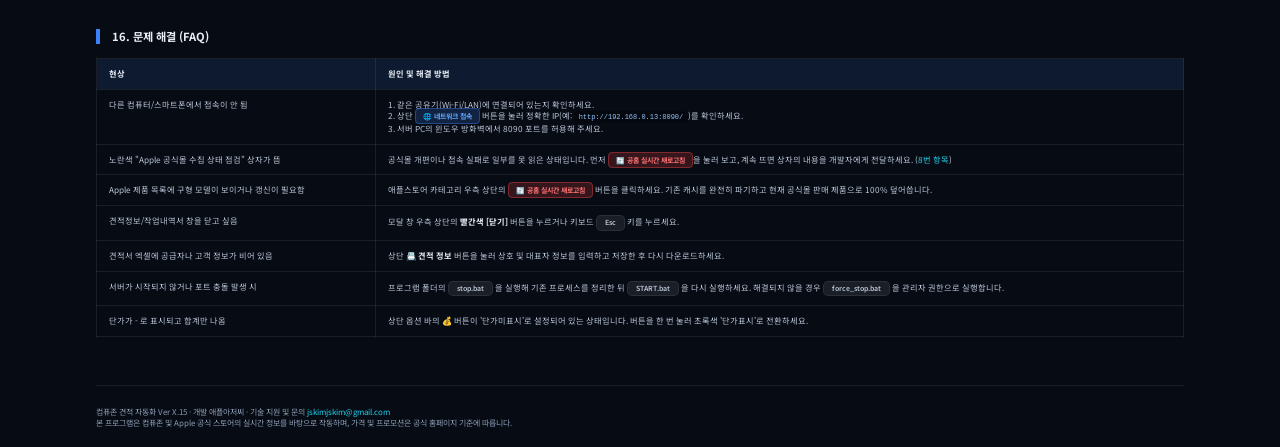
==== commit 647164da: "chore: Bump version to X.15 Page titles, header logo, manual, README, FastAPI version and the used- " ====
--- a/templates/사용설명서.html
+++ b/templates/사용설명서.html
@@ -3,7 +3,7 @@
 <head>
   <meta charset="UTF-8" />
   <meta name="viewport" content="width=device-width, initial-scale=1.0" />
-  <title>사용설명서 — 컴퓨존 견적 자동화 Ver 9.0</title>
+  <title>사용설명서 — 컴퓨존 견적 자동화 Ver X.15</title>
   <link rel="preconnect" href="https://fonts.googleapis.com" />
   <link rel="preconnect" href="https://fonts.gstatic.com" crossorigin />
   <link href="https://fonts.googleapis.com/css2?family=Noto+Sans+KR:wght@400;500;600;700;800&family=JetBrains+Mono:wght@400;500&display=swap" rel="stylesheet" />
@@ -87,7 +87,7 @@
       <div class="nav-brand">
         <a href="/" class="logo">
           <span class="logo-icon">⚡</span>
-          <span>컴퓨존 <strong>견적 자동화 Ver 9.0</strong></span>
+          <span>컴퓨존 <strong>견적 자동화 Ver X.15</strong></span>
         </a>
       </div>
       <div class="nav-links">
@@ -99,14 +99,28 @@
   <div class="manual-wrap">
     <div class="manual-head">
       <h1>📖 사용설명서</h1>
-      <p>컴퓨존(Compuzone) 조립PC 및 Apple Store 공식몰의 실시간 견적을 자동 수집하고, 단가 조절 · 부가세 계산 · 중고 시세 검색 · 네트워크 다중 접속 · 작업내역서 작성 · 8종 Excel 견적서 발행을 지원하는 통합 업무 솔루션입니다. <strong>Ver 9.0</strong></p>
+      <p>컴퓨존(Compuzone) 조립PC 및 Apple Store 공식몰의 실시간 견적을 자동 수집하고, 단가 조절 · 부가세 계산 · 중고 시세 검색 · 네트워크 다중 접속 · 작업내역서 작성 · 8종 Excel 견적서 발행을 지원하는 통합 업무 솔루션입니다. <strong>Ver X.15</strong></p>
 
       <div class="manual-note">
-        <strong>🔥 Ver 9.0 주요 신규 및 개선 기능</strong>
+        <strong>🆕 Ver X.15 주요 신규 및 개선 기능</strong>
+        <ul>
+          <li><strong>🔄 [업데이트] 버튼</strong>: GitHub에 새 버전이 있는지 확인해 팝업으로 알려 주고, 승인하면 내려받은 뒤 재시작 여부를 묻습니다. (<a href="#s1">1번 항목</a>)</li>
+          <li><strong>✕ [종료] 개선</strong>: 확인 없이 바로 캐시 삭제 → 화면 새로고침 → 서버·포트 정리 → 창 닫기를 수행하며, 견적을 불러오는 중에도 즉시 종료됩니다.</li>
+          <li><strong>🍎 Mac 실시간 CTO(구성하기)</strong>: 애플 공식몰 '구성하기'와 같은 가격으로 메모리·SSD·칩·디스플레이·이더넷·어댑터를 계산합니다. 칩을 바꾸면 함께 바뀌는 최소 사양과 "(선택 시 계산)" 옵션도 공식몰과 똑같이 처리합니다. (<a href="#s8">8번 항목</a>)</li>
+          <li><strong>📥 CTO 견적 Excel 반영</strong>: 적용한 CTO가 Excel(전체·카드별)에 들어가며, 메모리·SSD·칩은 기본 사양 행이 업그레이드 사양으로 바뀝니다.</li>
+          <li><strong>📐 Mac 기본 사양 보정</strong>: 구매 페이지에 없는 기본 메모리·SSD를 공식몰 구성 정보로 바로잡습니다(예: Mac mini M5 Pro 24GB·512GB).</li>
+          <li><strong>⚠️ 공식몰 수집 상태 점검</strong>: 애플 페이지 개편·접속 실패·새 제품군을 노란색 경고와 로그로 알려 줍니다.</li>
+          <li><strong>🖼️ 대표 이미지</strong>: 모든 카드에 [이미지] 버튼이 생기고, 상세 견적서 하단에 원본 페이지 대표 이미지가 표시됩니다. (<a href="#s4">4번 항목</a>)</li>
+          <li><strong>💻 노트북 금액대로 찾기 개선</strong>: 노트북 Excel이 노트북 견적으로 나오고, 안내 문구·버튼·옵션 표시가 노트북에 맞게 바뀝니다.</li>
+          <li><strong>기타</strong>: 폼7·폼8의 고정 계좌번호·성경 구절 제거, Esc 키로 모든 창 닫기, 사용설명서 전면 갱신.</li>
+        </ul>
+      </div>
+
+      <div class="manual-note">
+        <strong>Ver 9.0 주요 기능</strong>
         <ul>
           <li><strong>🌐 네트워크(LAN IP) 다중 기기 동시 작업 지원</strong>: 프로그램 실행 PC뿐 아니라 같은 네트워크(공유기) 내의 다른 컴퓨터, 노트북, 태블릿, 스마트폰에서도 <code>http://[서버IP]:8090</code> 주소로 접속해 동시에 견적 및 내역서 작성이 가능합니다. 상단 메뉴의 <span class="manual-badge-blue">🌐 네트워크 접속</span> 버튼을 누르면 접속 안내 창이 열리고 📋 복사 버튼으로 주소를 복사할 수 있습니다.</li>
           <li><strong>🍎 Apple Store 공식몰 실시간 동기화</strong>: 과거 하드코딩 모델을 없애고, 현재 애플 공식 스토어에서 판매 중인 라인업을 실시간으로 수집·노출합니다. 공식몰 접속에 실패할 때만 마지막으로 저장된 스냅샷을 보여 주며 <code>● Apple 공식몰 스냅샷</code> 배지로 구분됩니다. <span class="manual-badge-red">🔄 공홈 실시간 새로고침</span> 버튼으로 언제든 다시 가져올 수 있습니다.</li>
-          <li><strong>🔄 업데이트 · ✕ 종료</strong>: [업데이트]는 GitHub에서 새 버전을 확인해 승인 후 갱신하고 재시작을 안내합니다. [종료]는 확인 없이 바로 서버 종료 · 포트 정리 · 캐시 삭제 · 창 닫기를 수행합니다.</li>
           <li><strong>🔴 다크모드 시인성 강화 — 팝업 모달 내 선명한 빨간색 [닫기] 버튼 탑재</strong>: 어두운 배경에서 찾기 어렵던 우측 상단 <code>✕</code> 대신, <strong>견적 정보</strong> 및 <strong>작업내역서</strong> 모달 우측 상단에 눈에 바로 띄는 빨간색 <strong>[닫기]</strong> 버튼을 달아 직관성을 높였습니다.</li>
           <li><strong>✨ 견적 정보 & 작업내역서 저장 시 깜빡임 자동 멈춤</strong>: 앱 시작 시 미입력 상태를 알리기 위해 깜빡이던 상단 버튼이, 정보를 한 번이라도 입력하고 저장하면 즉시 깜빡임을 멈추고 깔끔한 일반 버튼으로 전환됩니다.</li>
           <li><strong>⚡ 번개장터 · 🟢 중고나라 원클릭 시세 검색</strong>: 각 견적 카드마다 중고 거래 버튼이 탑재되었습니다. 조립PC는 복잡한 모델명 대신 <strong>CPU + 그래픽카드</strong> 핵심 사양(예: <code>7800X3D RTX 4070 SUPER</code>)으로 자동 변환하여 가장 정확한 중고 시세를 찾아 줍니다.</li>
@@ -565,7 +579,7 @@
     </section>
 
     <div class="manual-footer">
-      <p>컴퓨존 견적 자동화 Ver 9.0 · 개발 애플아저씨 · 기술 지원 및 문의 <a href="mailto:jskimjskim@gmail.com">jskimjskim@gmail.com</a></p>
+      <p>컴퓨존 견적 자동화 Ver X.15 · 개발 애플아저씨 · 기술 지원 및 문의 <a href="mailto:jskimjskim@gmail.com">jskimjskim@gmail.com</a></p>
       <p>본 프로그램은 컴퓨존 및 Apple 공식 스토어의 실시간 정보를 바탕으로 작동하며, 가격 및 프로모션은 공식 홈페이지 기준에 따릅니다.</p>
     </div>
   </div>
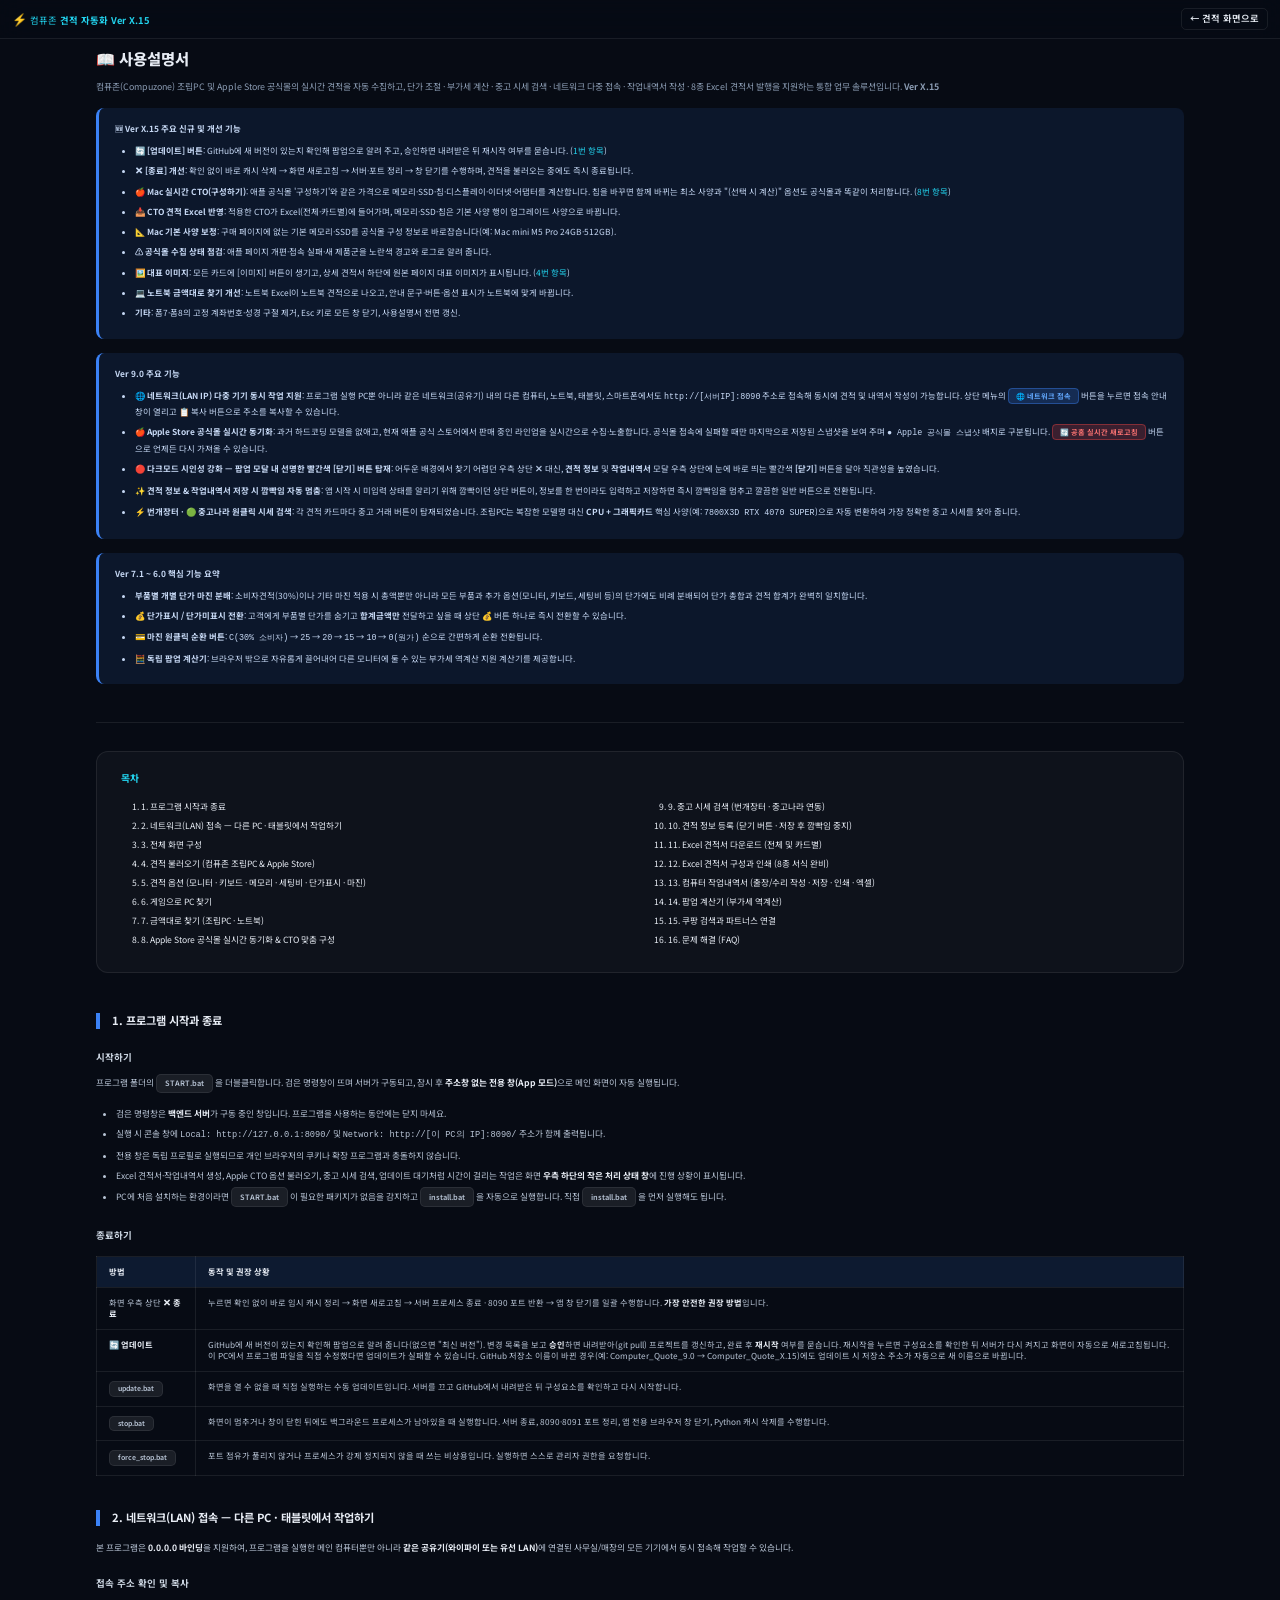
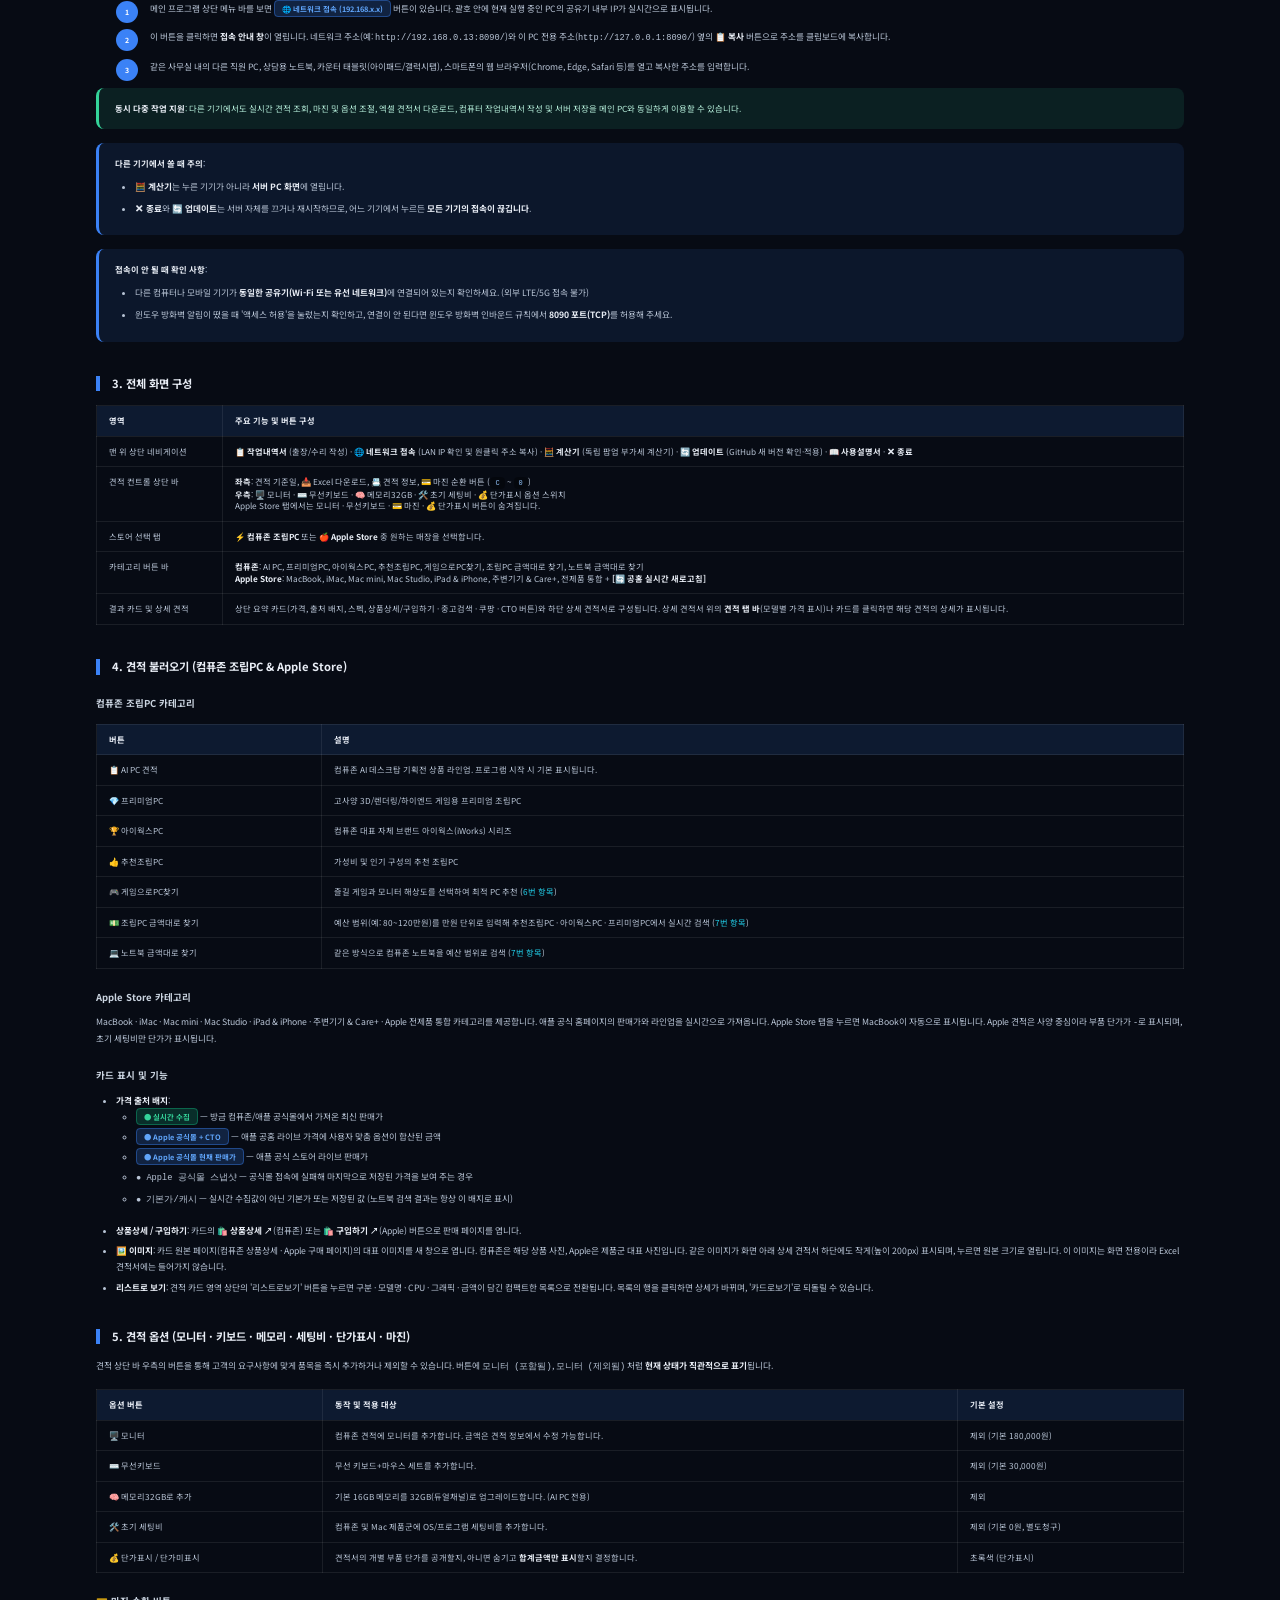
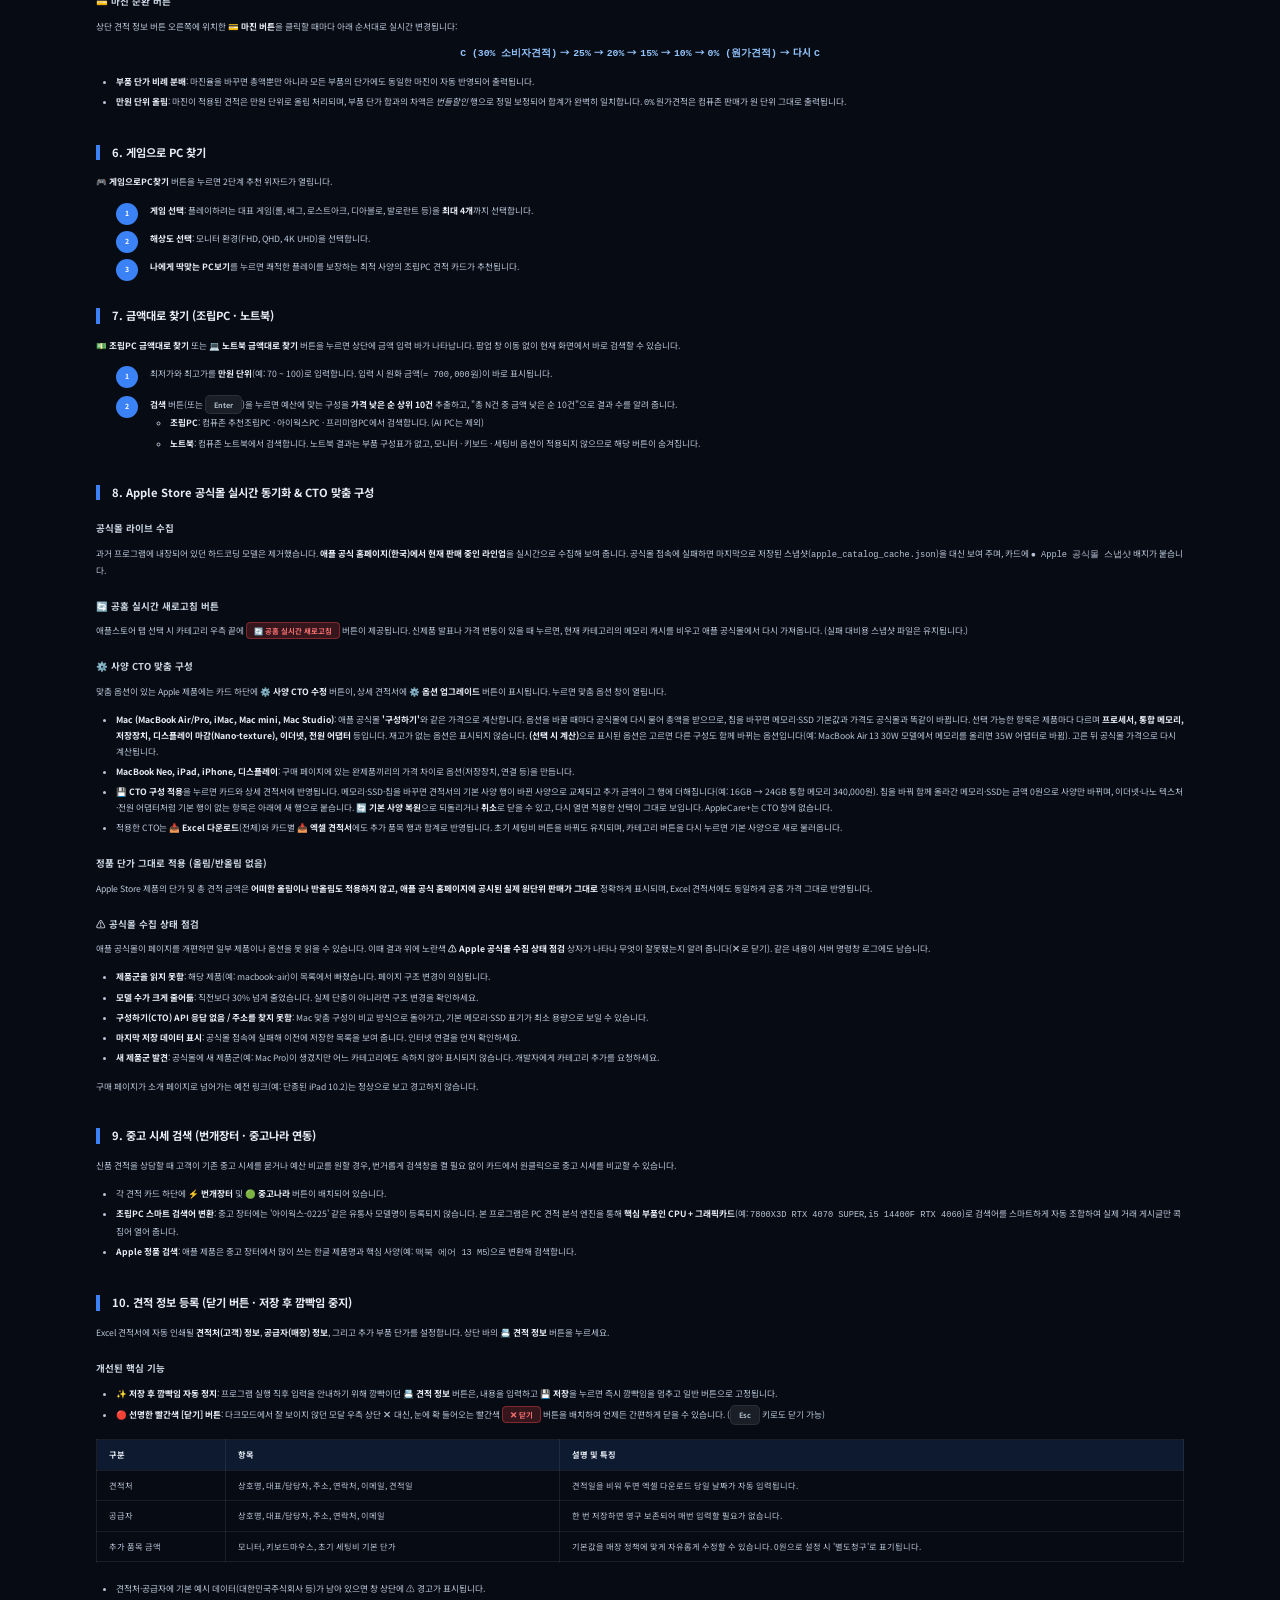
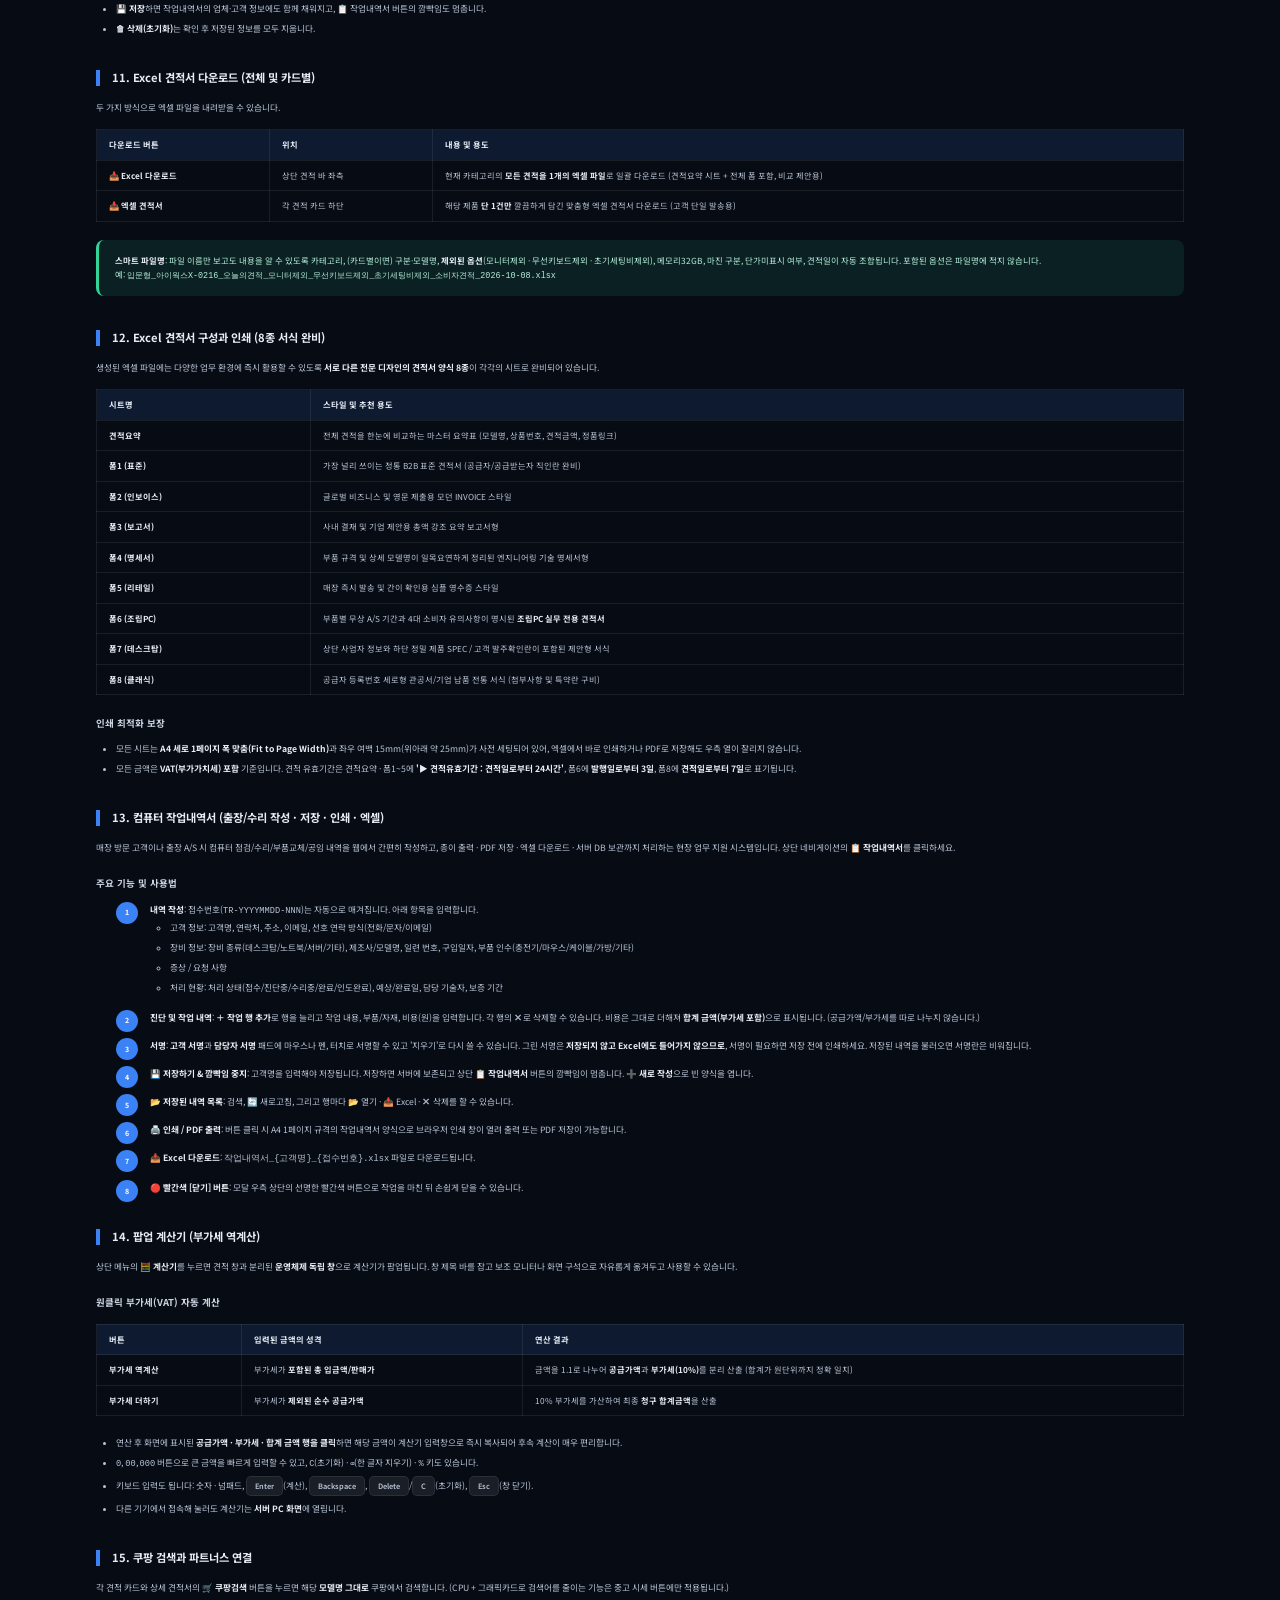
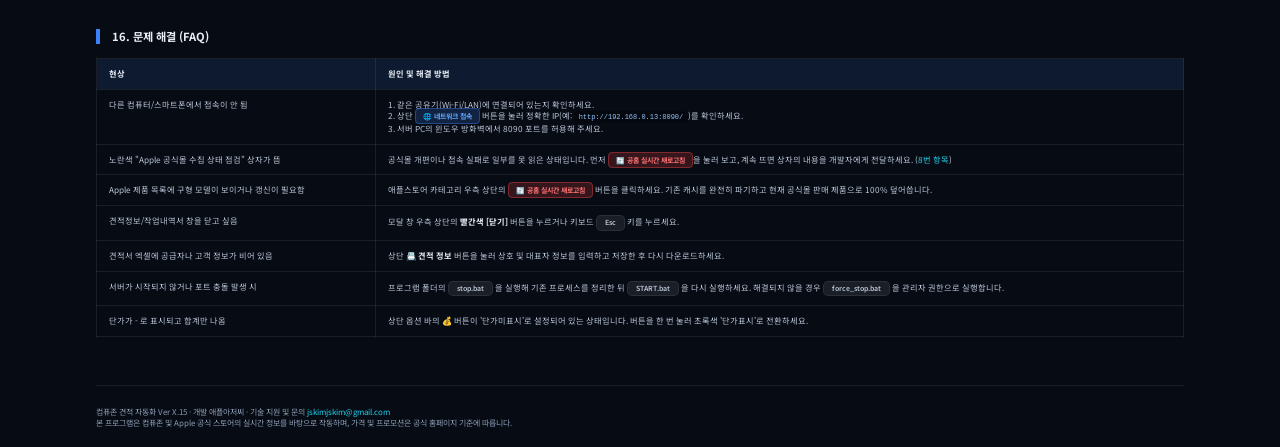
==== commit 5da8953b: "feat: Switch the update remote to the renamed GitHub repository Installs that still point at Compute" ====
--- a/templates/사용설명서.html
+++ b/templates/사용설명서.html
@@ -183,7 +183,7 @@
         </tr>
         <tr>
           <td><strong>🔄 업데이트</strong></td>
-          <td>GitHub에 새 버전이 있는지 확인해 팝업으로 알려 줍니다(없으면 "최신 버전"). 변경 목록을 보고 <strong>승인</strong>하면 내려받아(git pull) 프로젝트를 갱신하고, 완료 후 <strong>재시작</strong> 여부를 묻습니다. 재시작을 누르면 구성요소를 확인한 뒤 서버가 다시 켜지고 화면이 자동으로 새로고침됩니다. 이 PC에서 프로그램 파일을 직접 수정했다면 업데이트가 실패할 수 있습니다.</td>
+          <td>GitHub에 새 버전이 있는지 확인해 팝업으로 알려 줍니다(없으면 "최신 버전"). 변경 목록을 보고 <strong>승인</strong>하면 내려받아(git pull) 프로젝트를 갱신하고, 완료 후 <strong>재시작</strong> 여부를 묻습니다. 재시작을 누르면 구성요소를 확인한 뒤 서버가 다시 켜지고 화면이 자동으로 새로고침됩니다. 이 PC에서 프로그램 파일을 직접 수정했다면 업데이트가 실패할 수 있습니다. GitHub 저장소 이름이 바뀐 경우(예: Computer_Quote_9.0 → Computer_Quote_X.15)에도 업데이트 시 저장소 주소가 자동으로 새 이름으로 바뀝니다.</td>
         </tr>
         <tr>
           <td><span class="manual-key">update.bat</span></td>
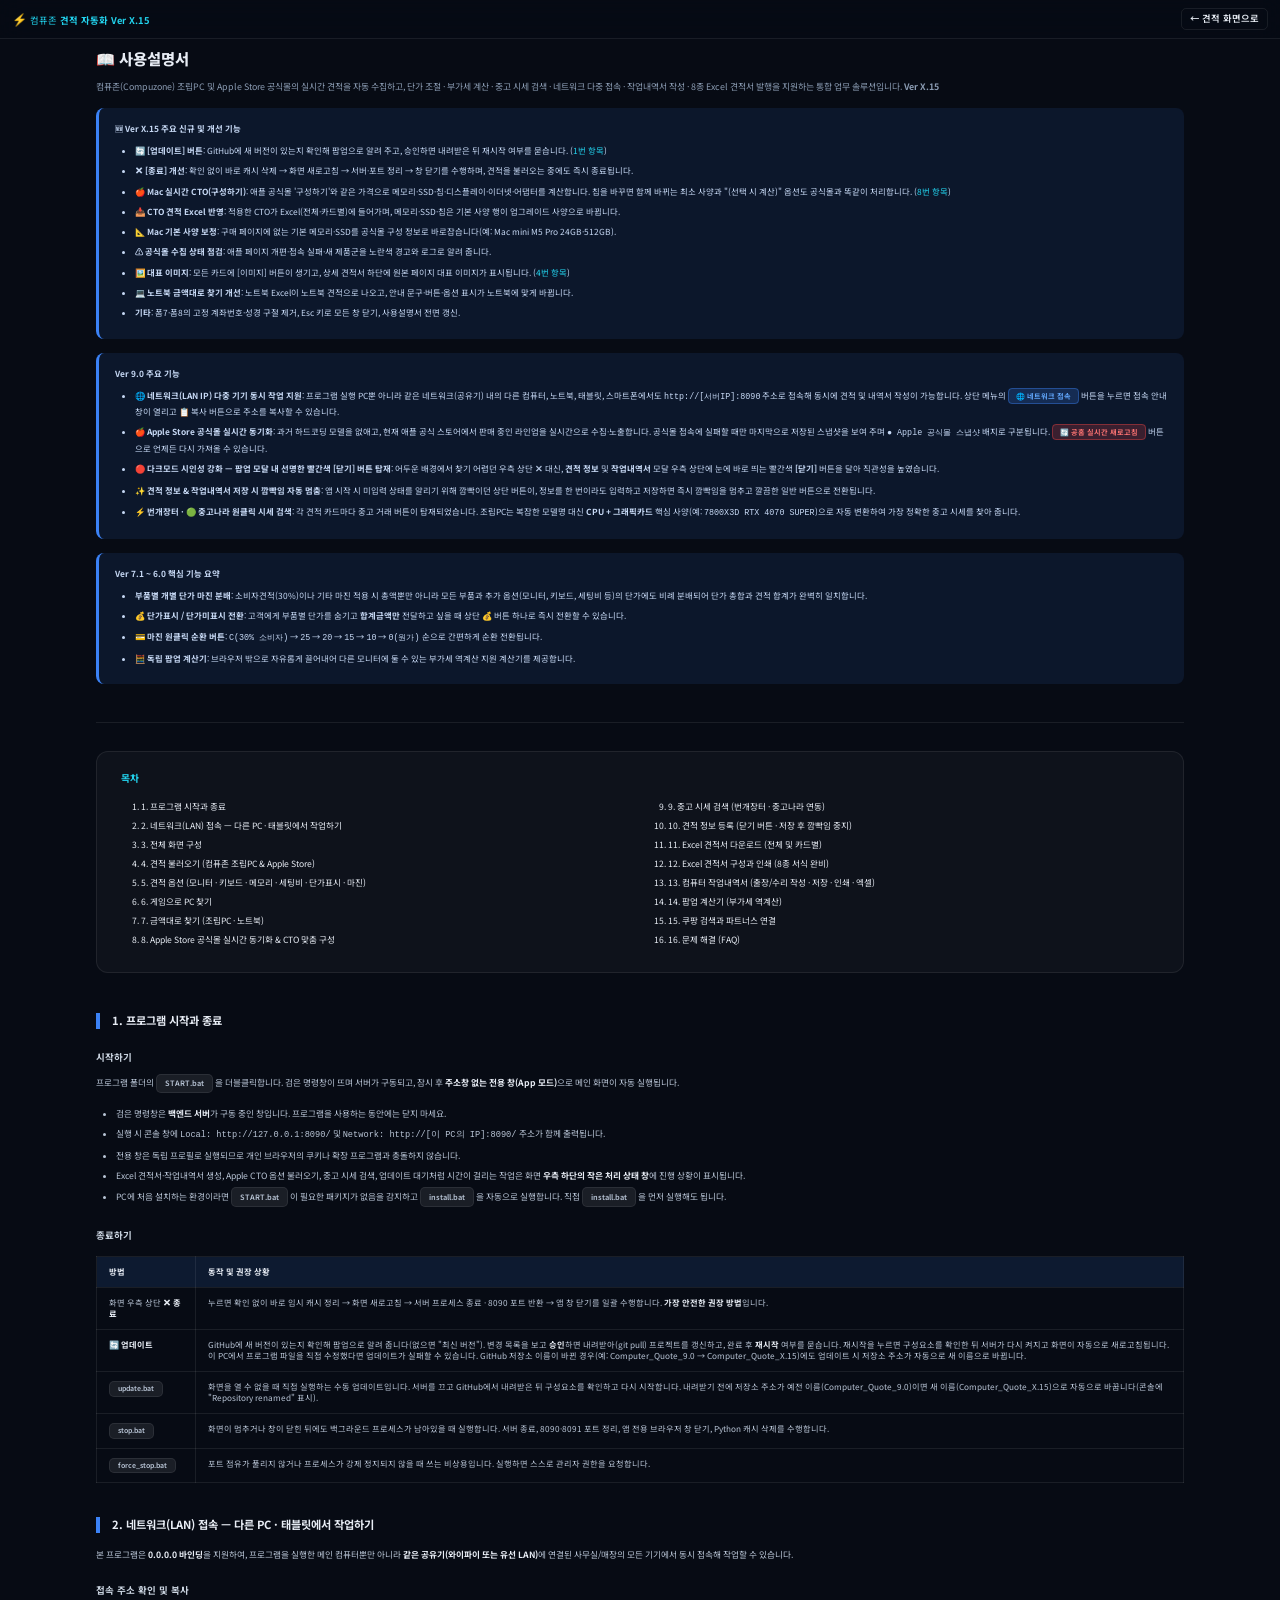
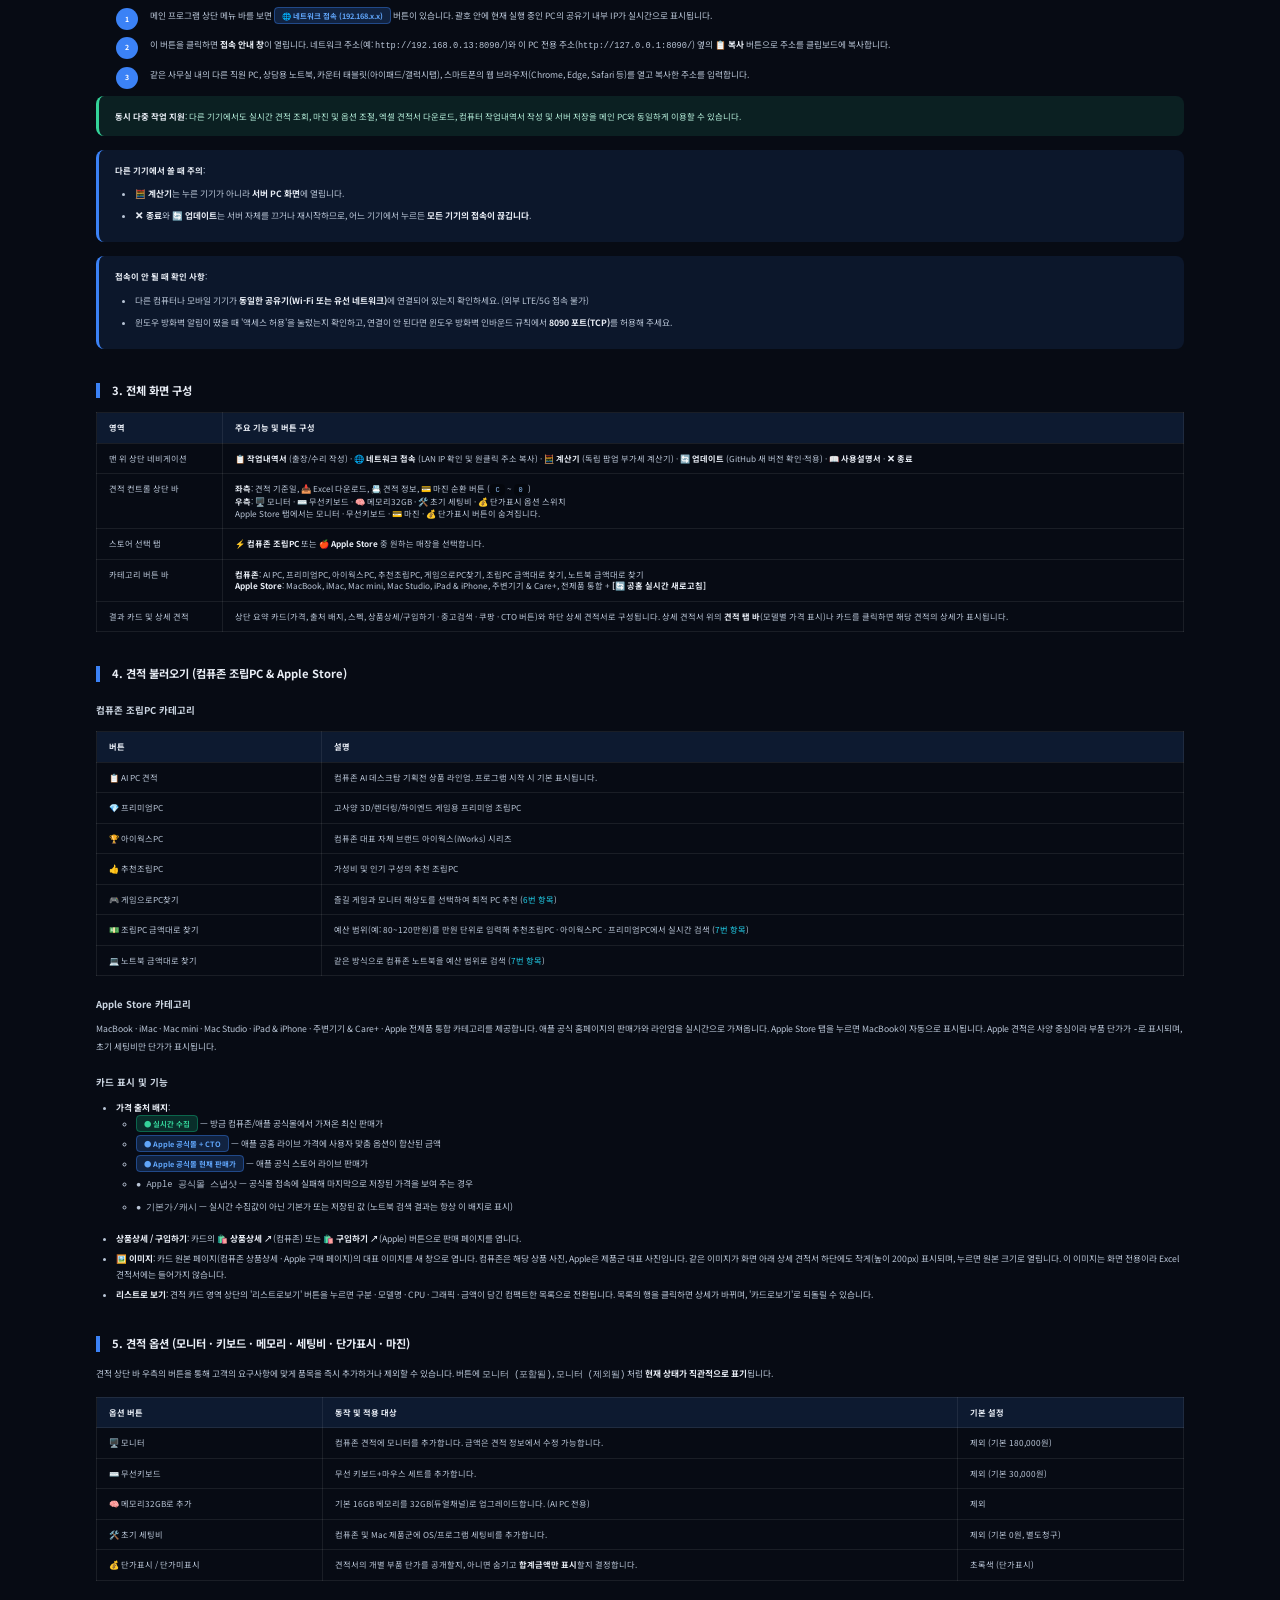
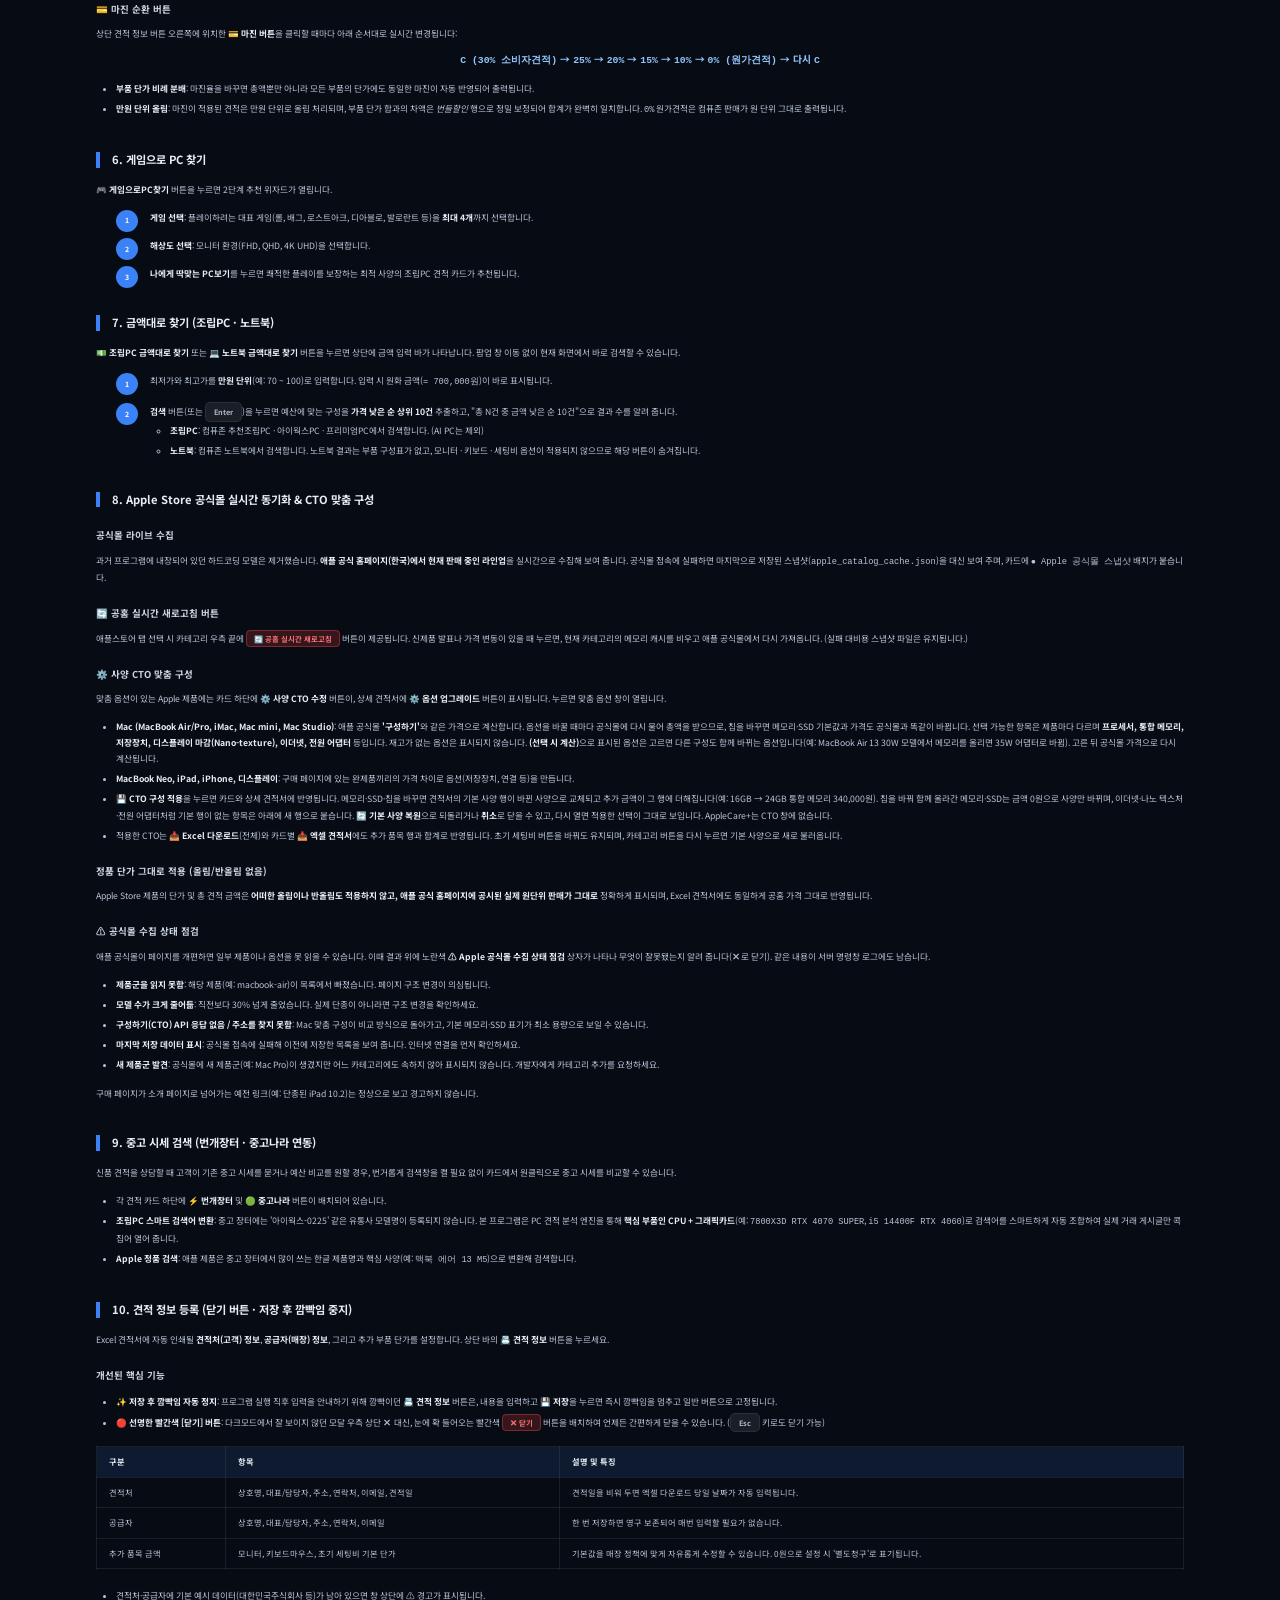
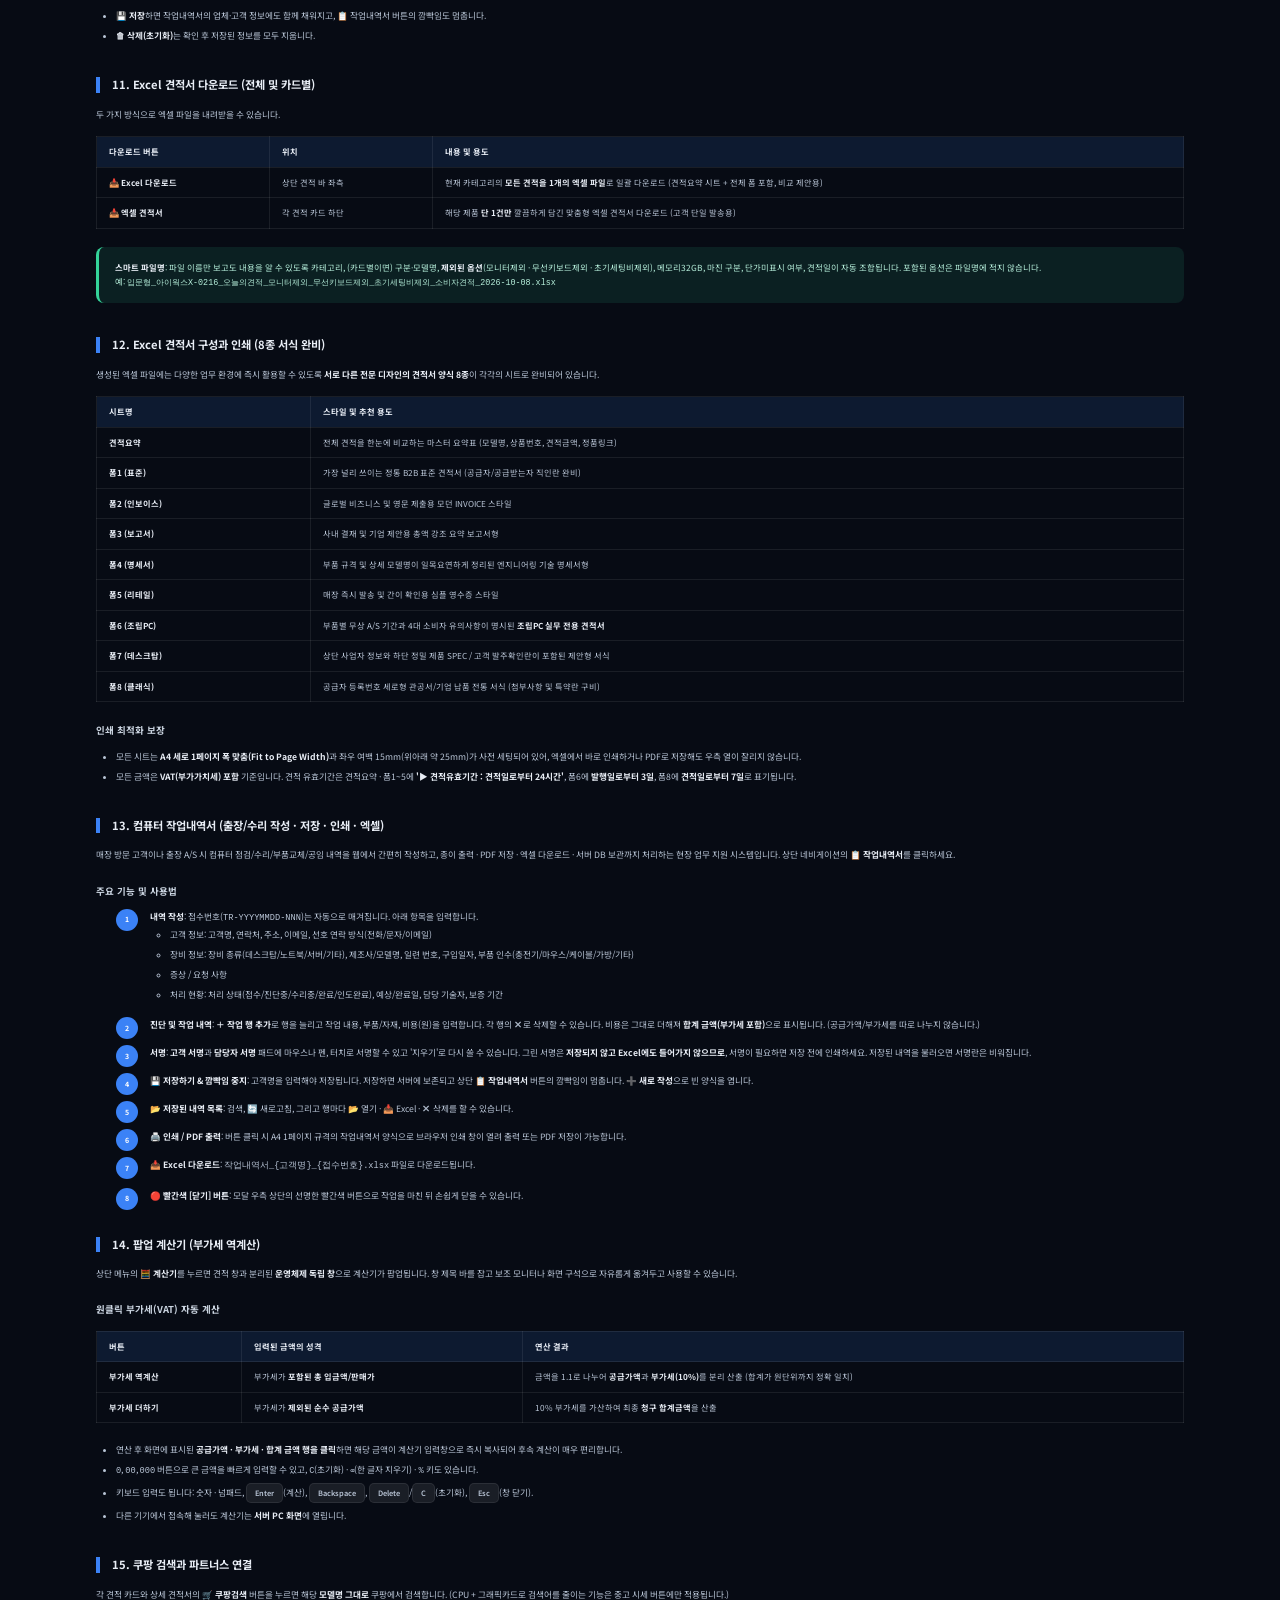
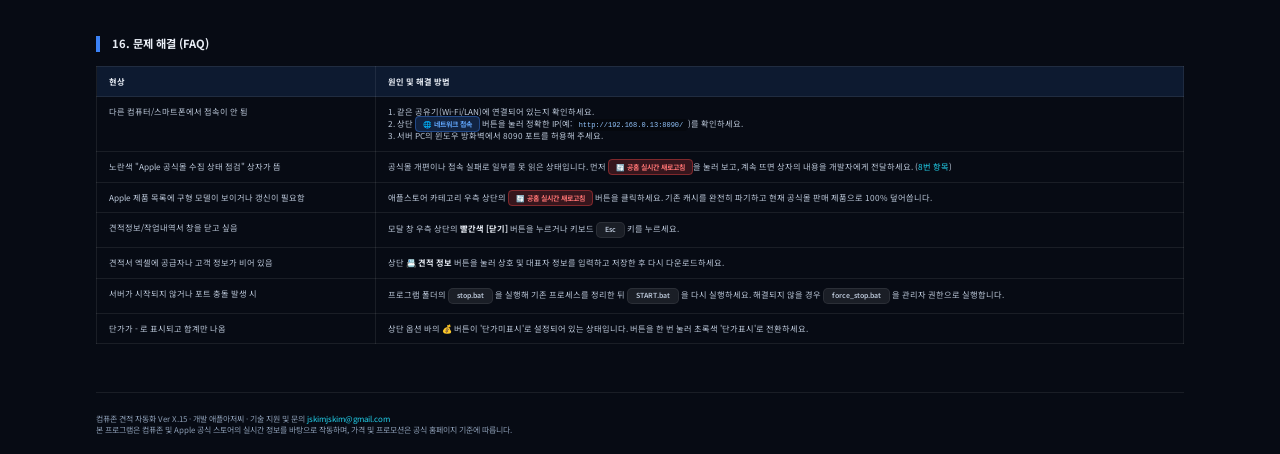
==== commit 5f53ef9d: "docs: Note in the manual that update.bat switches the renamed remote Co-Authored-By: Claude Opus 5.5" ====
--- a/templates/사용설명서.html
+++ b/templates/사용설명서.html
@@ -187,7 +187,7 @@
         </tr>
         <tr>
           <td><span class="manual-key">update.bat</span></td>
-          <td>화면을 열 수 없을 때 직접 실행하는 수동 업데이트입니다. 서버를 끄고 GitHub에서 내려받은 뒤 구성요소를 확인하고 다시 시작합니다.</td>
+          <td>화면을 열 수 없을 때 직접 실행하는 수동 업데이트입니다. 서버를 끄고 GitHub에서 내려받은 뒤 구성요소를 확인하고 다시 시작합니다. 내려받기 전에 저장소 주소가 예전 이름(Computer_Quote_9.0)이면 새 이름(Computer_Quote_X.15)으로 자동으로 바꿉니다(콘솔에 "Repository renamed" 표시).</td>
         </tr>
         <tr>
           <td><span class="manual-key">stop.bat</span></td>
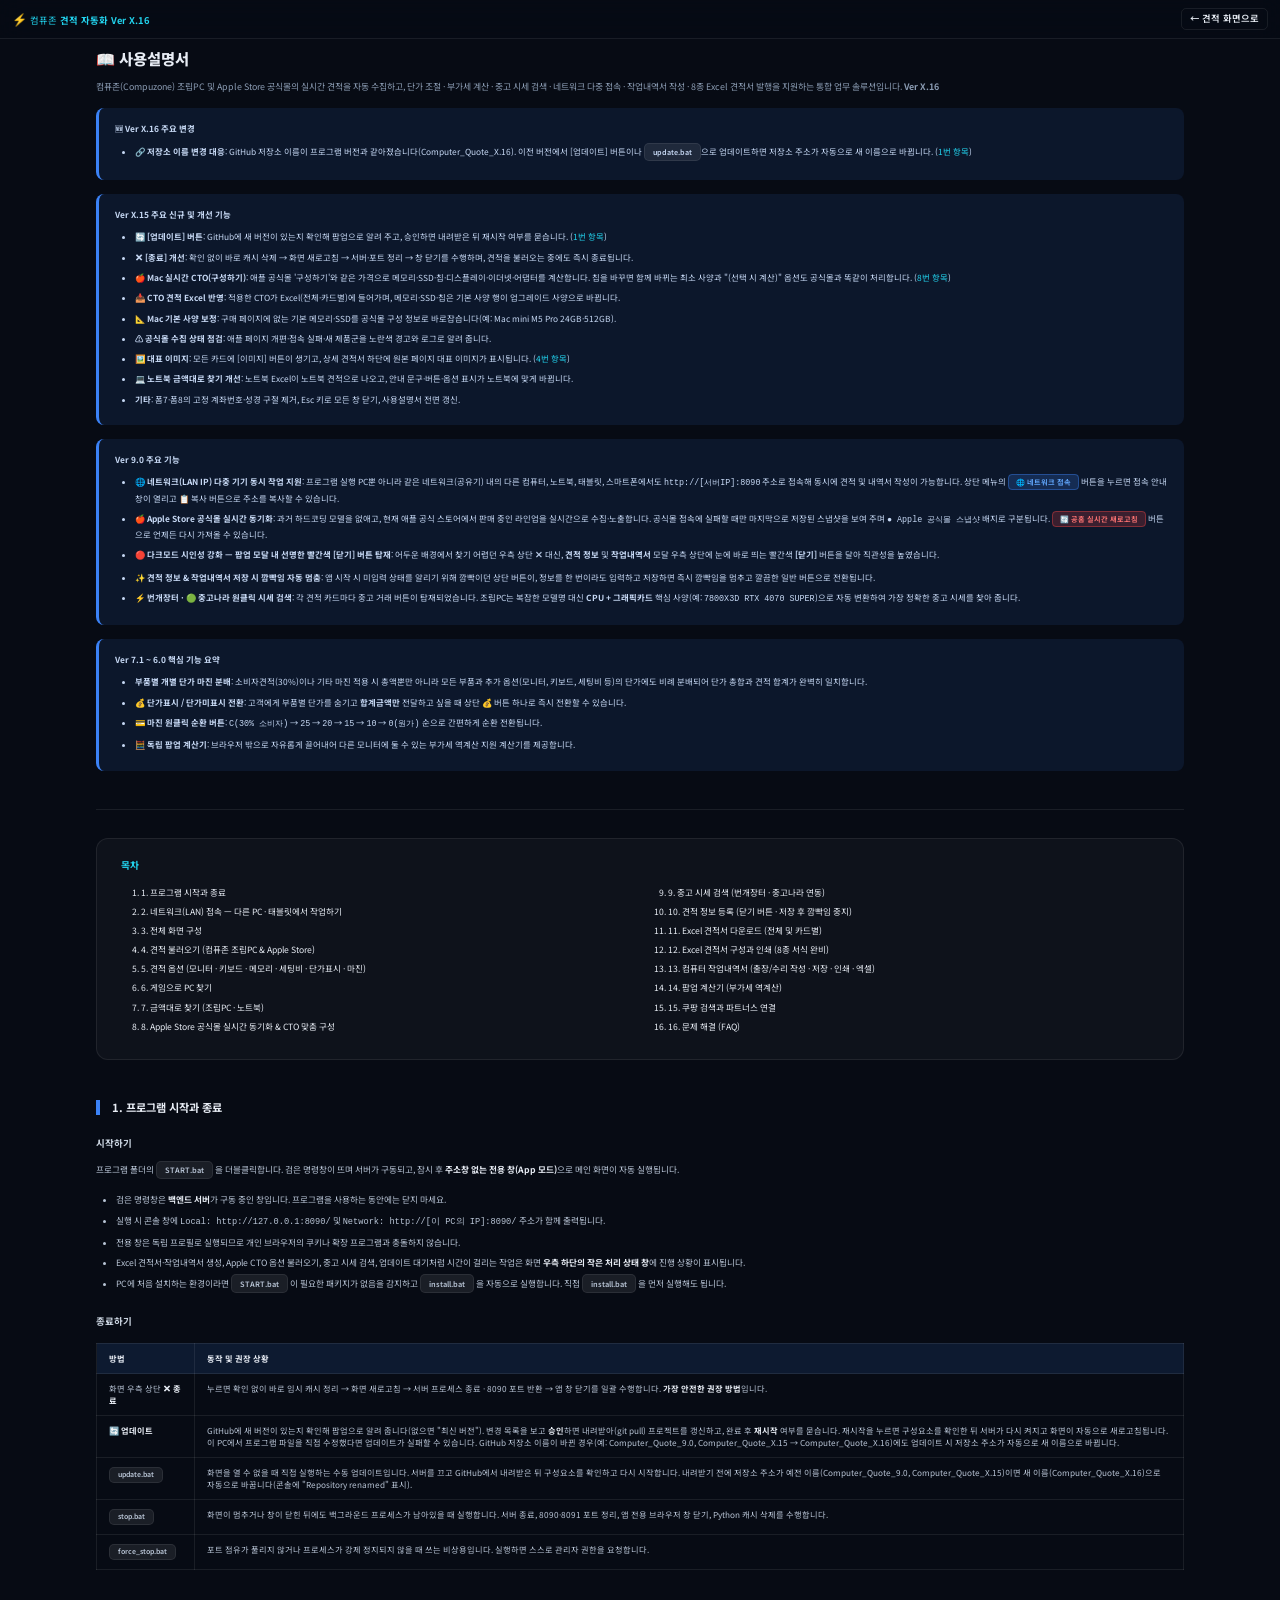
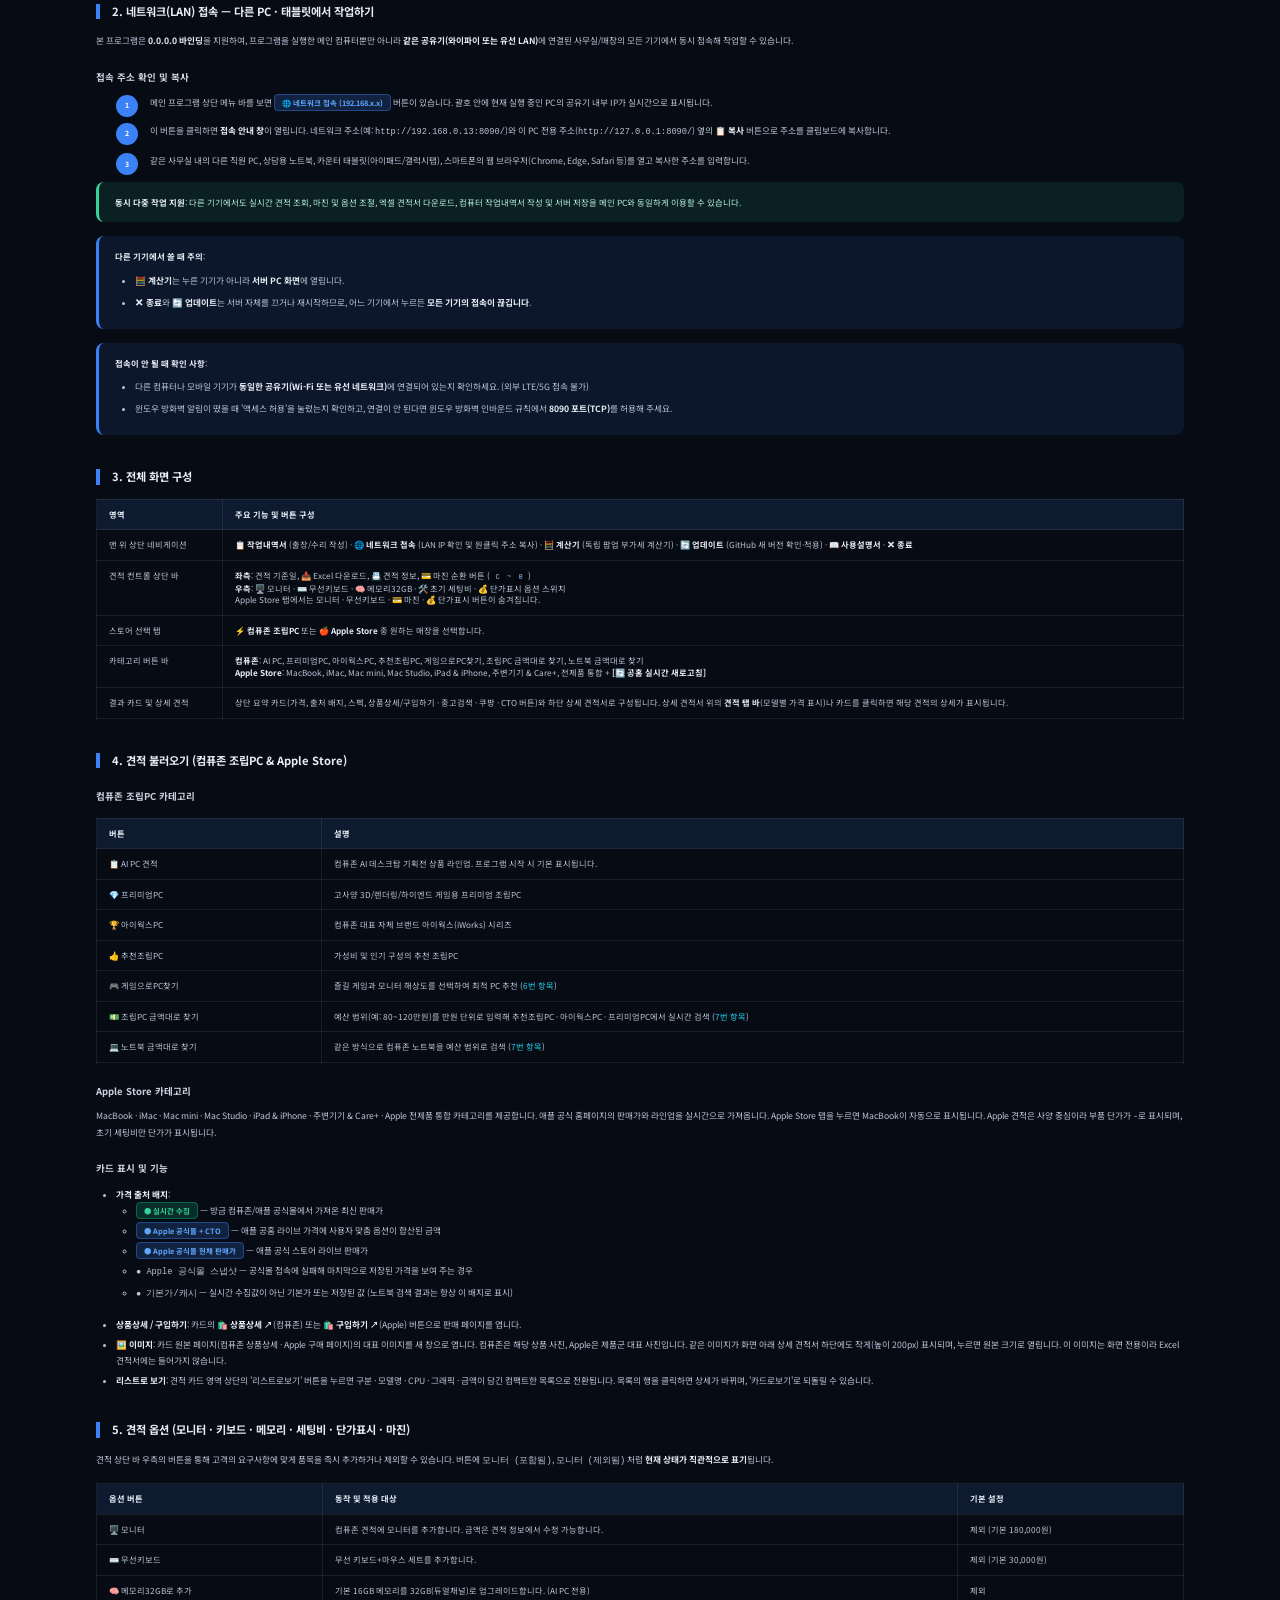
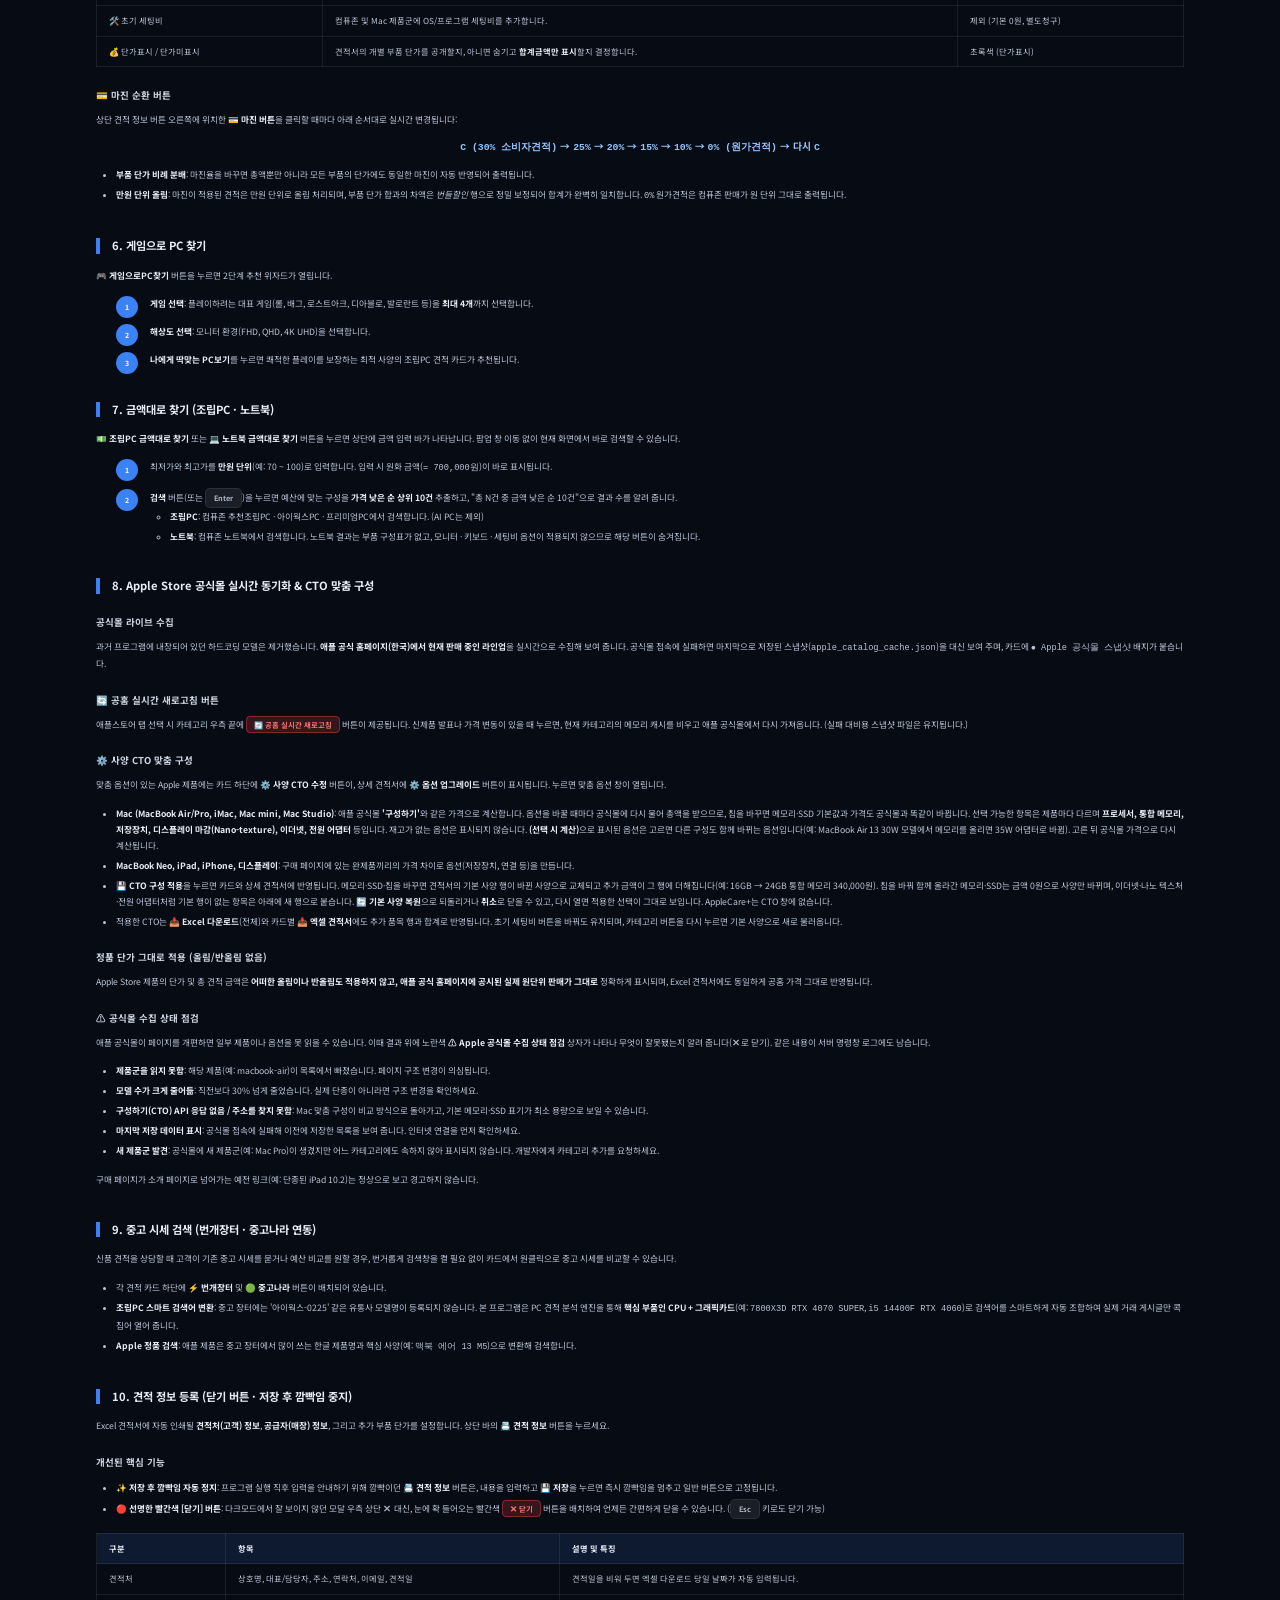
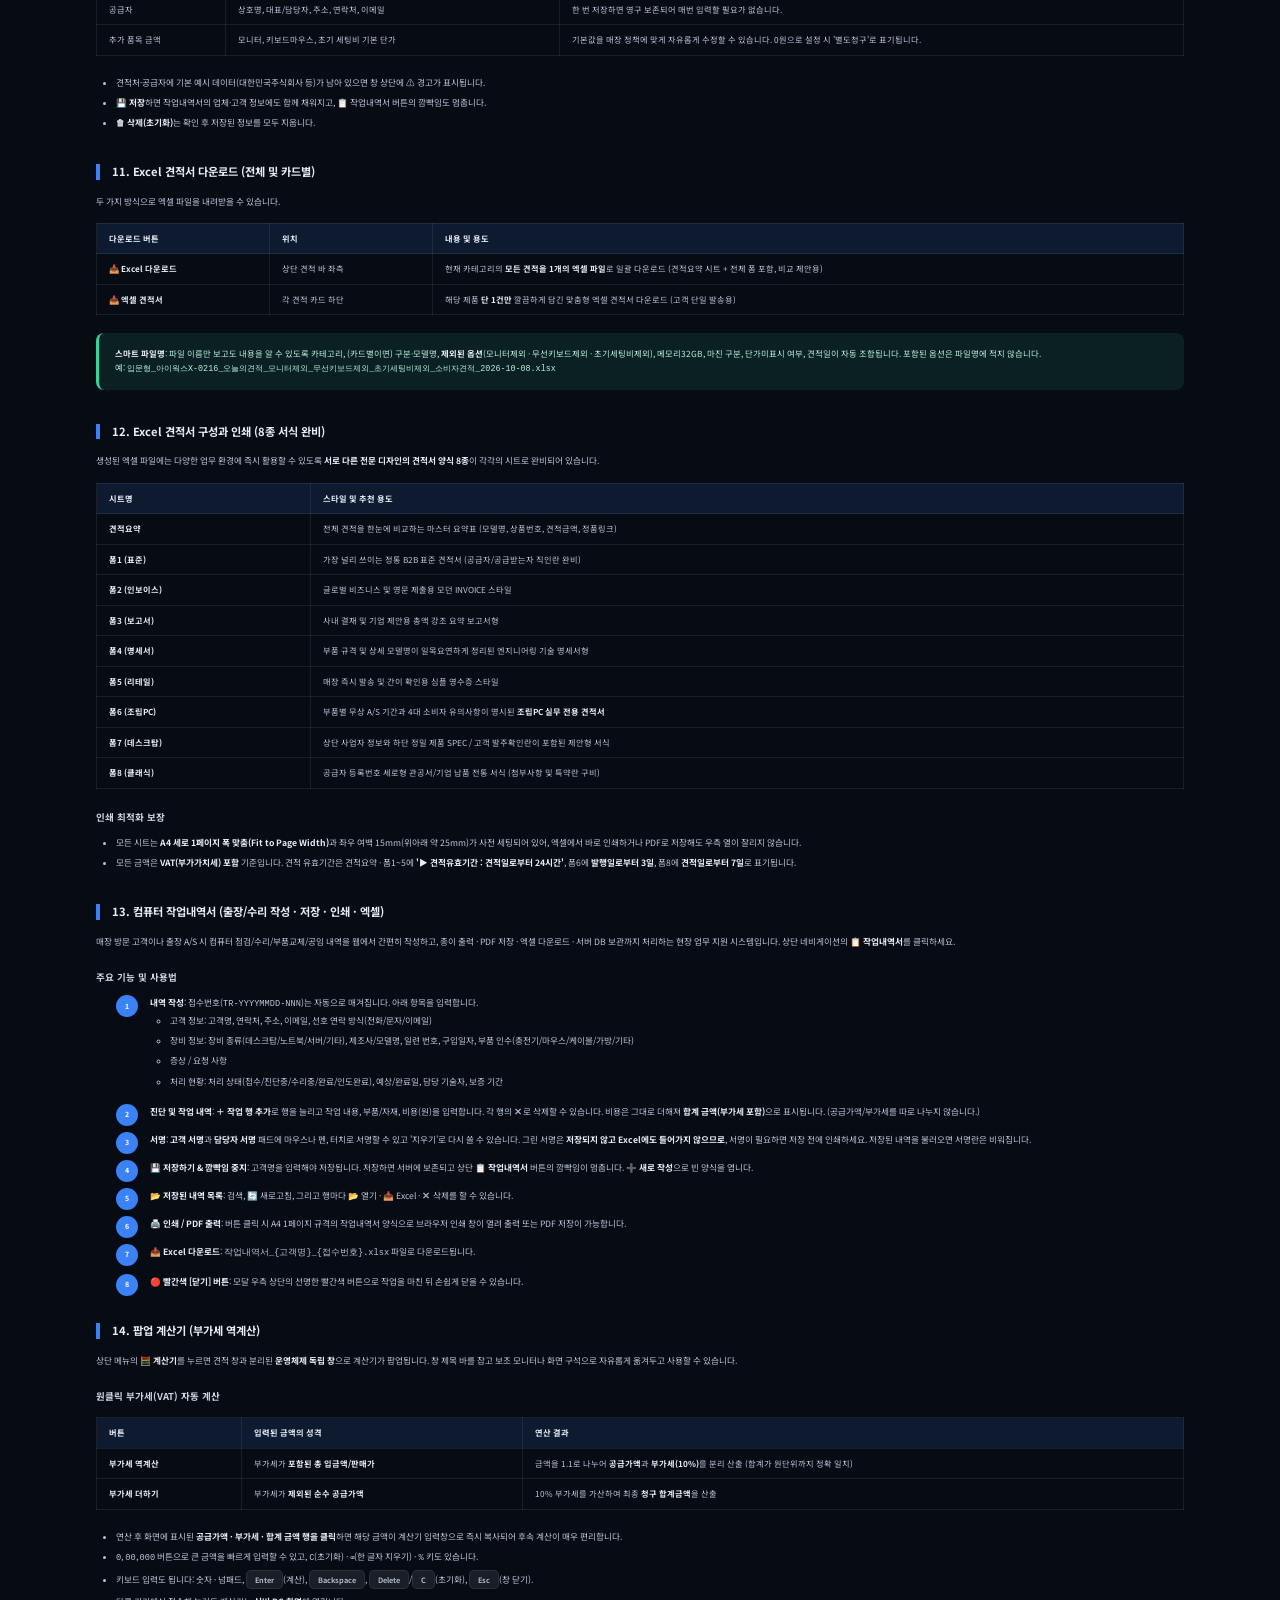
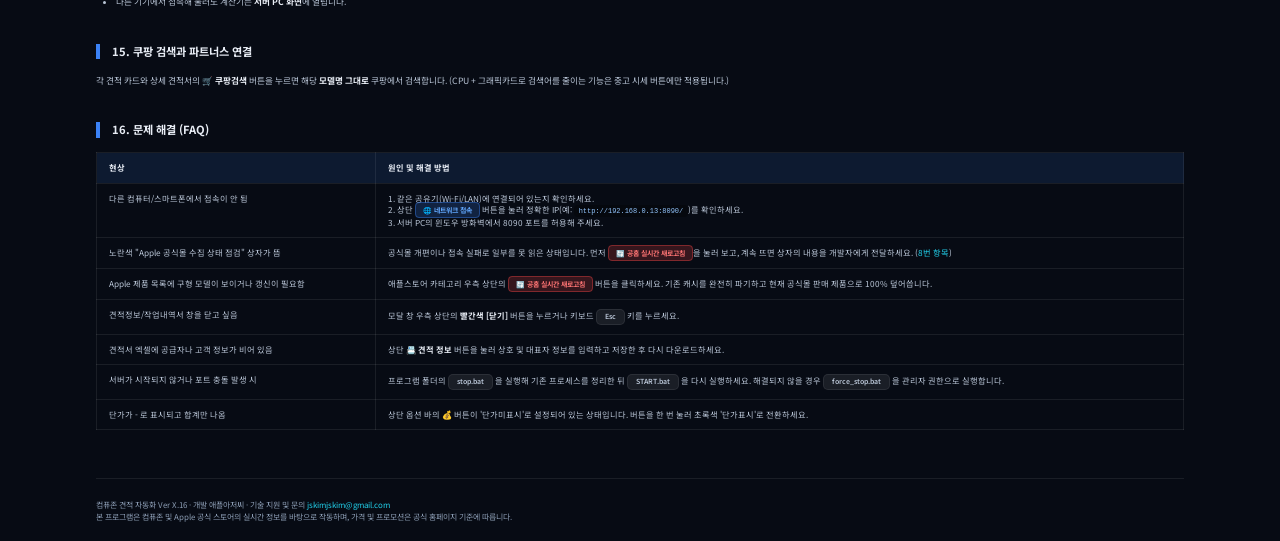
==== commit ed588724: "chore: Bump version to X.16 Version text in titles, header, manual, README, FastAPI and the used- ma" ====
--- a/templates/사용설명서.html
+++ b/templates/사용설명서.html
@@ -3,7 +3,7 @@
 <head>
   <meta charset="UTF-8" />
   <meta name="viewport" content="width=device-width, initial-scale=1.0" />
-  <title>사용설명서 — 컴퓨존 견적 자동화 Ver X.15</title>
+  <title>사용설명서 — 컴퓨존 견적 자동화 Ver X.16</title>
   <link rel="preconnect" href="https://fonts.googleapis.com" />
   <link rel="preconnect" href="https://fonts.gstatic.com" crossorigin />
   <link href="https://fonts.googleapis.com/css2?family=Noto+Sans+KR:wght@400;500;600;700;800&family=JetBrains+Mono:wght@400;500&display=swap" rel="stylesheet" />
@@ -87,7 +87,7 @@
       <div class="nav-brand">
         <a href="/" class="logo">
           <span class="logo-icon">⚡</span>
-          <span>컴퓨존 <strong>견적 자동화 Ver X.15</strong></span>
+          <span>컴퓨존 <strong>견적 자동화 Ver X.16</strong></span>
         </a>
       </div>
       <div class="nav-links">
@@ -99,10 +99,17 @@
   <div class="manual-wrap">
     <div class="manual-head">
       <h1>📖 사용설명서</h1>
-      <p>컴퓨존(Compuzone) 조립PC 및 Apple Store 공식몰의 실시간 견적을 자동 수집하고, 단가 조절 · 부가세 계산 · 중고 시세 검색 · 네트워크 다중 접속 · 작업내역서 작성 · 8종 Excel 견적서 발행을 지원하는 통합 업무 솔루션입니다. <strong>Ver X.15</strong></p>
+      <p>컴퓨존(Compuzone) 조립PC 및 Apple Store 공식몰의 실시간 견적을 자동 수집하고, 단가 조절 · 부가세 계산 · 중고 시세 검색 · 네트워크 다중 접속 · 작업내역서 작성 · 8종 Excel 견적서 발행을 지원하는 통합 업무 솔루션입니다. <strong>Ver X.16</strong></p>
 
       <div class="manual-note">
-        <strong>🆕 Ver X.15 주요 신규 및 개선 기능</strong>
+        <strong>🆕 Ver X.16 주요 변경</strong>
+        <ul>
+          <li><strong>🔗 저장소 이름 변경 대응</strong>: GitHub 저장소 이름이 프로그램 버전과 같아졌습니다(Computer_Quote_X.16). 이전 버전에서 [업데이트] 버튼이나 <span class="manual-key">update.bat</span>으로 업데이트하면 저장소 주소가 자동으로 새 이름으로 바뀝니다. (<a href="#s1">1번 항목</a>)</li>
+        </ul>
+      </div>
+
+      <div class="manual-note">
+        <strong>Ver X.15 주요 신규 및 개선 기능</strong>
         <ul>
           <li><strong>🔄 [업데이트] 버튼</strong>: GitHub에 새 버전이 있는지 확인해 팝업으로 알려 주고, 승인하면 내려받은 뒤 재시작 여부를 묻습니다. (<a href="#s1">1번 항목</a>)</li>
           <li><strong>✕ [종료] 개선</strong>: 확인 없이 바로 캐시 삭제 → 화면 새로고침 → 서버·포트 정리 → 창 닫기를 수행하며, 견적을 불러오는 중에도 즉시 종료됩니다.</li>
@@ -183,11 +190,11 @@
         </tr>
         <tr>
           <td><strong>🔄 업데이트</strong></td>
-          <td>GitHub에 새 버전이 있는지 확인해 팝업으로 알려 줍니다(없으면 "최신 버전"). 변경 목록을 보고 <strong>승인</strong>하면 내려받아(git pull) 프로젝트를 갱신하고, 완료 후 <strong>재시작</strong> 여부를 묻습니다. 재시작을 누르면 구성요소를 확인한 뒤 서버가 다시 켜지고 화면이 자동으로 새로고침됩니다. 이 PC에서 프로그램 파일을 직접 수정했다면 업데이트가 실패할 수 있습니다. GitHub 저장소 이름이 바뀐 경우(예: Computer_Quote_9.0 → Computer_Quote_X.15)에도 업데이트 시 저장소 주소가 자동으로 새 이름으로 바뀝니다.</td>
+          <td>GitHub에 새 버전이 있는지 확인해 팝업으로 알려 줍니다(없으면 "최신 버전"). 변경 목록을 보고 <strong>승인</strong>하면 내려받아(git pull) 프로젝트를 갱신하고, 완료 후 <strong>재시작</strong> 여부를 묻습니다. 재시작을 누르면 구성요소를 확인한 뒤 서버가 다시 켜지고 화면이 자동으로 새로고침됩니다. 이 PC에서 프로그램 파일을 직접 수정했다면 업데이트가 실패할 수 있습니다. GitHub 저장소 이름이 바뀐 경우(예: Computer_Quote_9.0, Computer_Quote_X.15 → Computer_Quote_X.16)에도 업데이트 시 저장소 주소가 자동으로 새 이름으로 바뀝니다.</td>
         </tr>
         <tr>
           <td><span class="manual-key">update.bat</span></td>
-          <td>화면을 열 수 없을 때 직접 실행하는 수동 업데이트입니다. 서버를 끄고 GitHub에서 내려받은 뒤 구성요소를 확인하고 다시 시작합니다. 내려받기 전에 저장소 주소가 예전 이름(Computer_Quote_9.0)이면 새 이름(Computer_Quote_X.15)으로 자동으로 바꿉니다(콘솔에 "Repository renamed" 표시).</td>
+          <td>화면을 열 수 없을 때 직접 실행하는 수동 업데이트입니다. 서버를 끄고 GitHub에서 내려받은 뒤 구성요소를 확인하고 다시 시작합니다. 내려받기 전에 저장소 주소가 예전 이름(Computer_Quote_9.0, Computer_Quote_X.15)이면 새 이름(Computer_Quote_X.16)으로 자동으로 바꿉니다(콘솔에 "Repository renamed" 표시).</td>
         </tr>
         <tr>
           <td><span class="manual-key">stop.bat</span></td>
@@ -579,7 +586,7 @@
     </section>
 
     <div class="manual-footer">
-      <p>컴퓨존 견적 자동화 Ver X.15 · 개발 애플아저씨 · 기술 지원 및 문의 <a href="mailto:jskimjskim@gmail.com">jskimjskim@gmail.com</a></p>
+      <p>컴퓨존 견적 자동화 Ver X.16 · 개발 애플아저씨 · 기술 지원 및 문의 <a href="mailto:jskimjskim@gmail.com">jskimjskim@gmail.com</a></p>
       <p>본 프로그램은 컴퓨존 및 Apple 공식 스토어의 실시간 정보를 바탕으로 작동하며, 가격 및 프로모션은 공식 홈페이지 기준에 따릅니다.</p>
     </div>
   </div>
